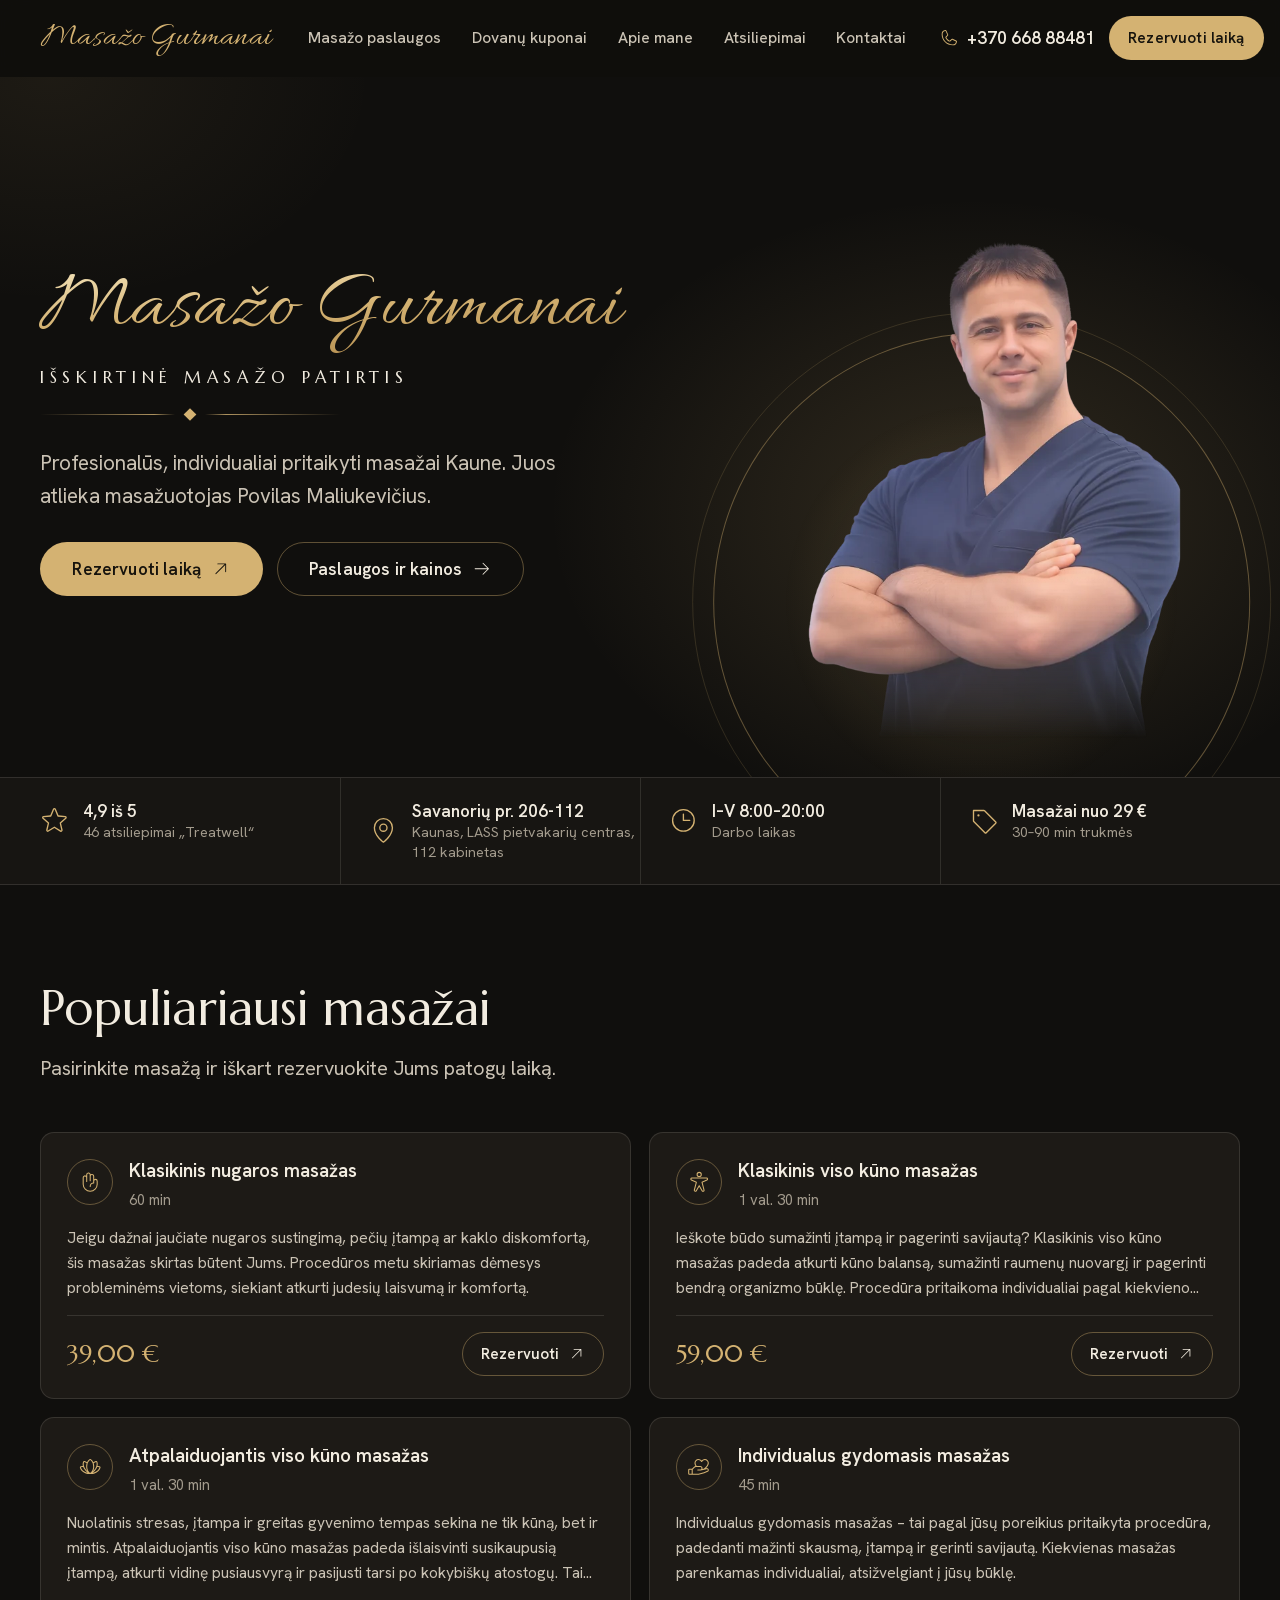
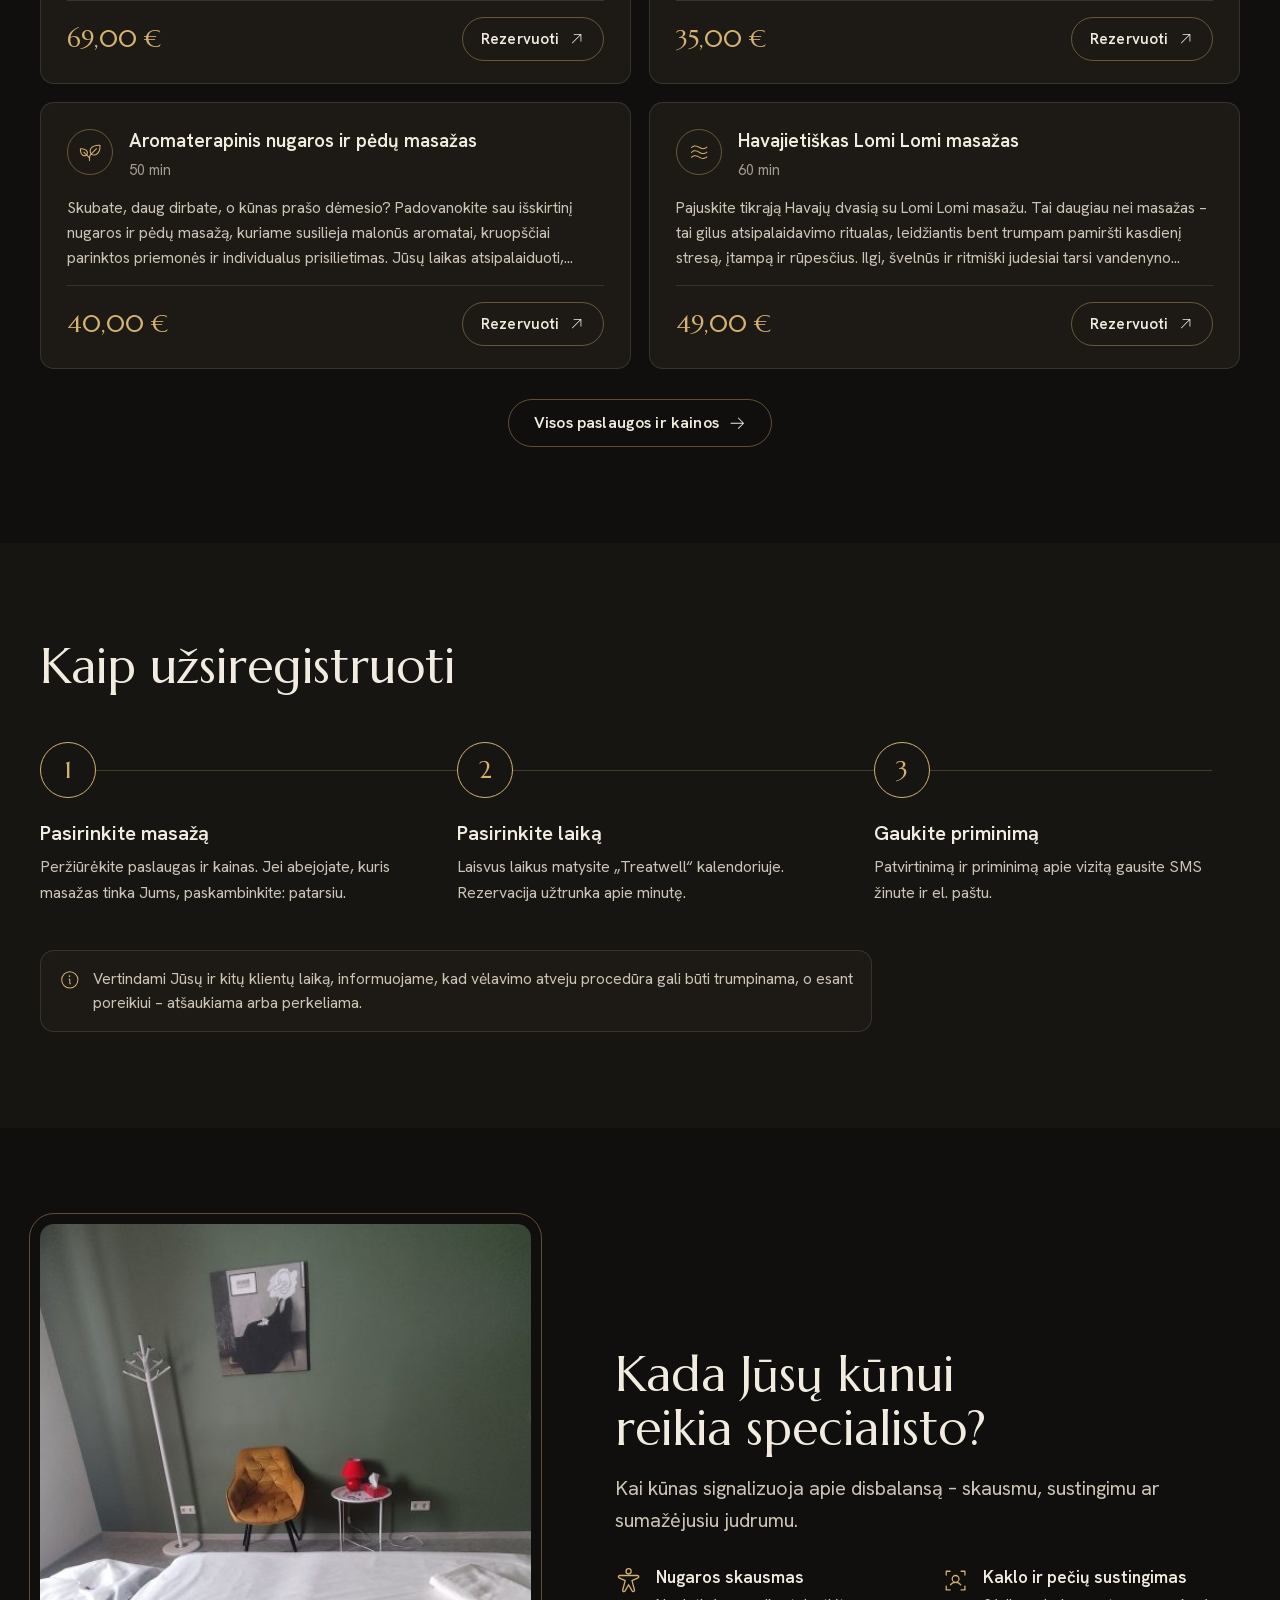
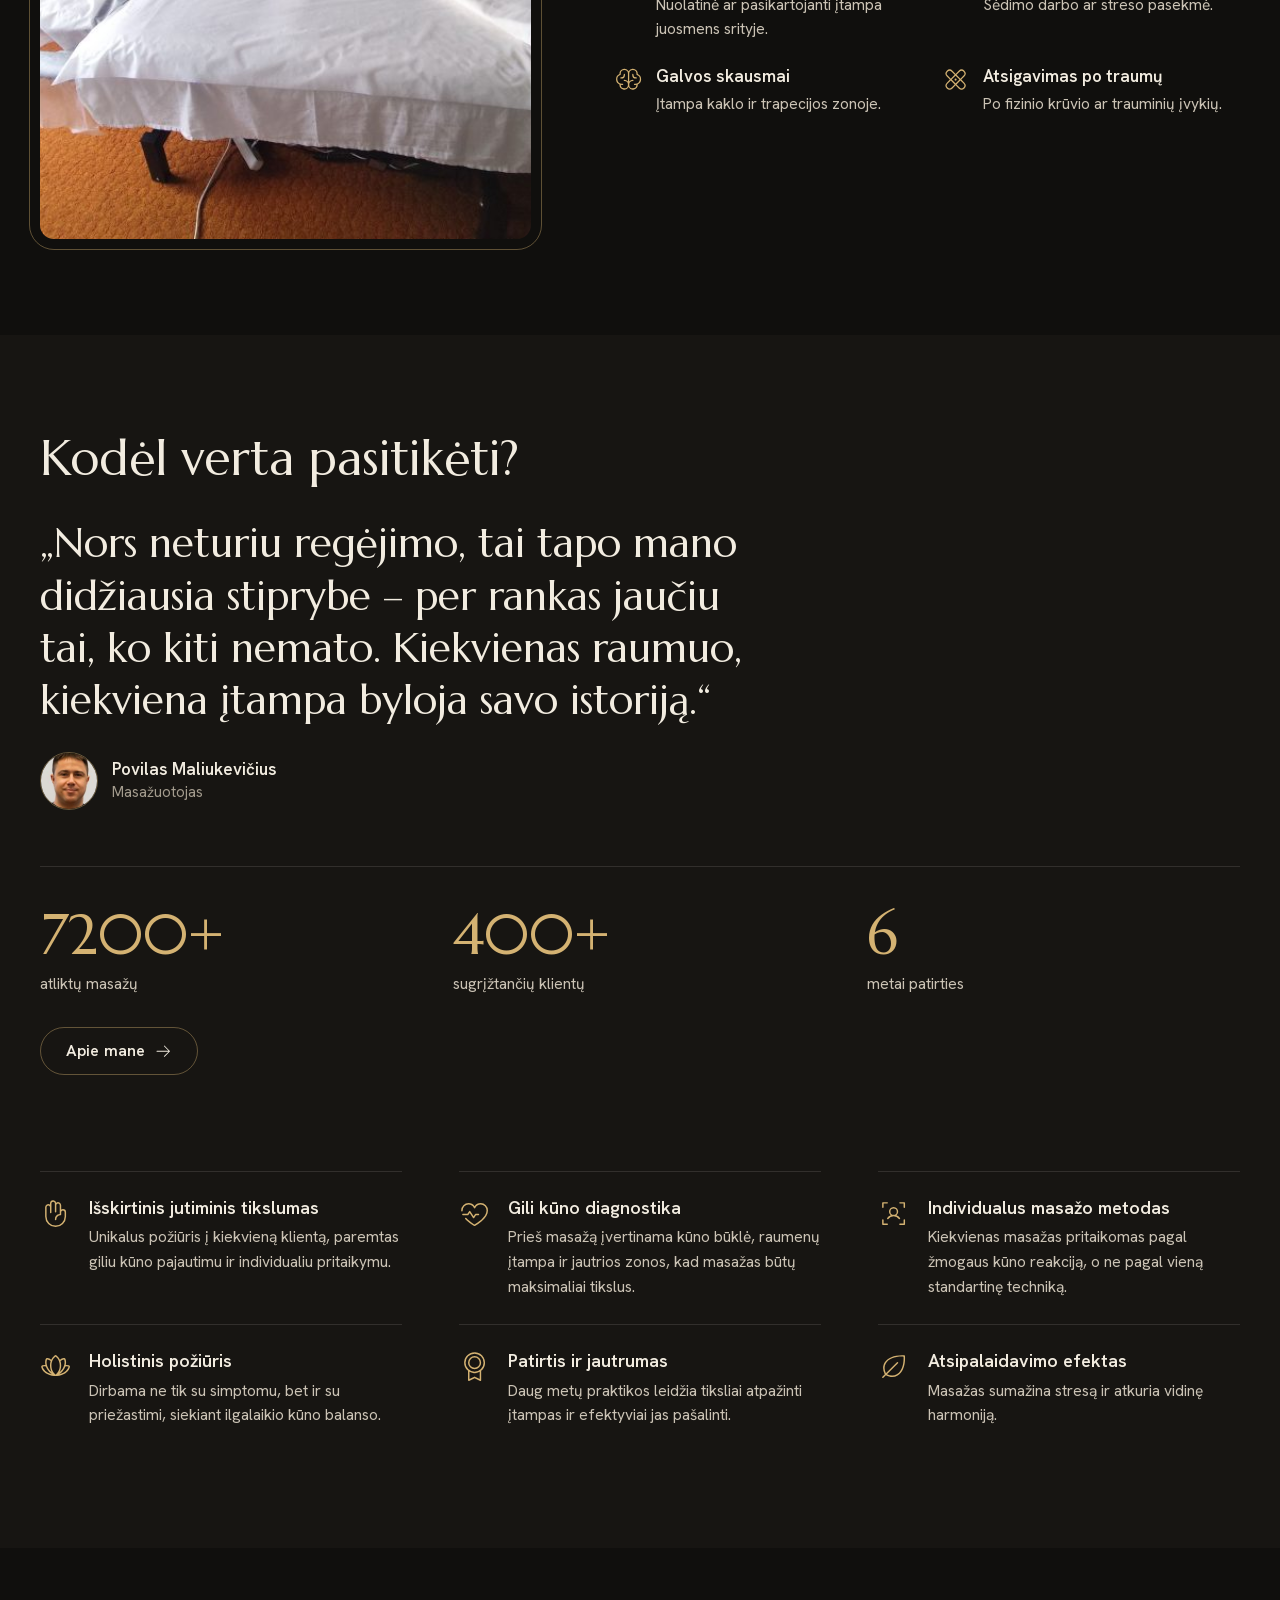
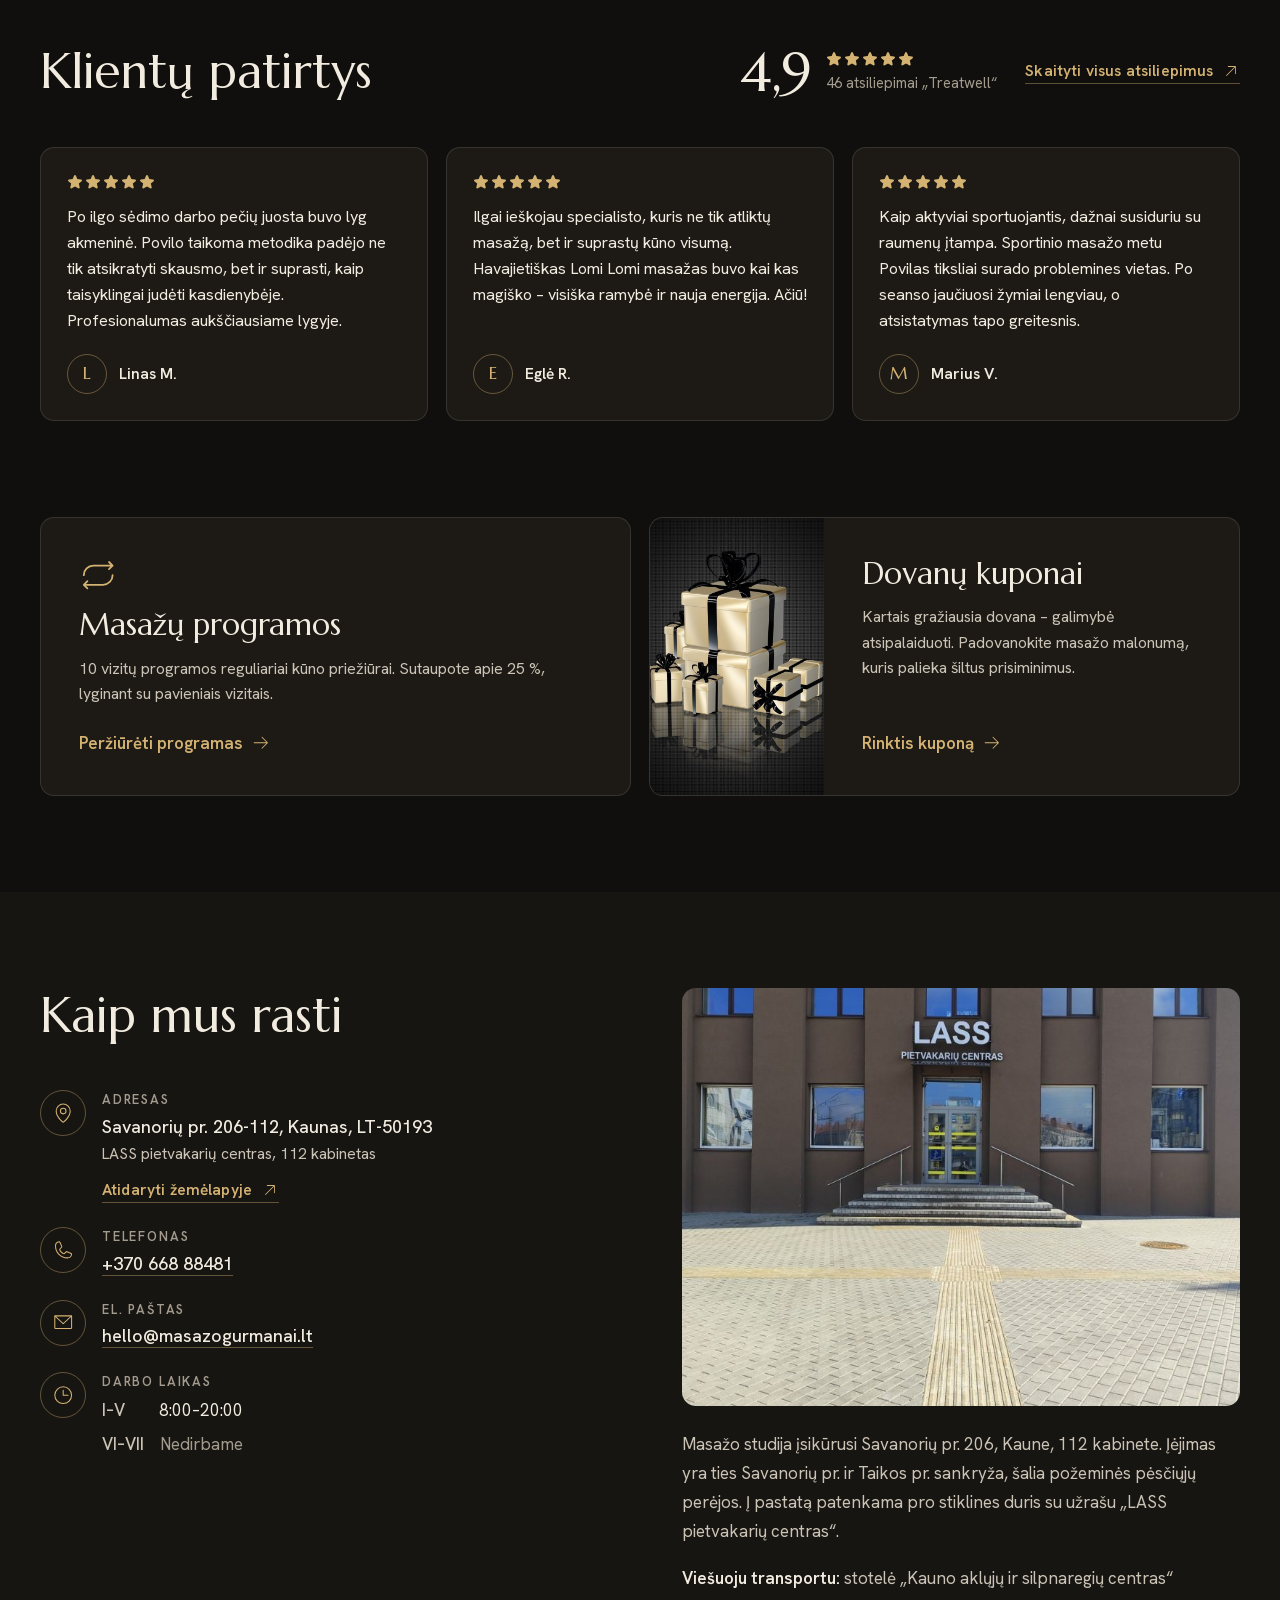
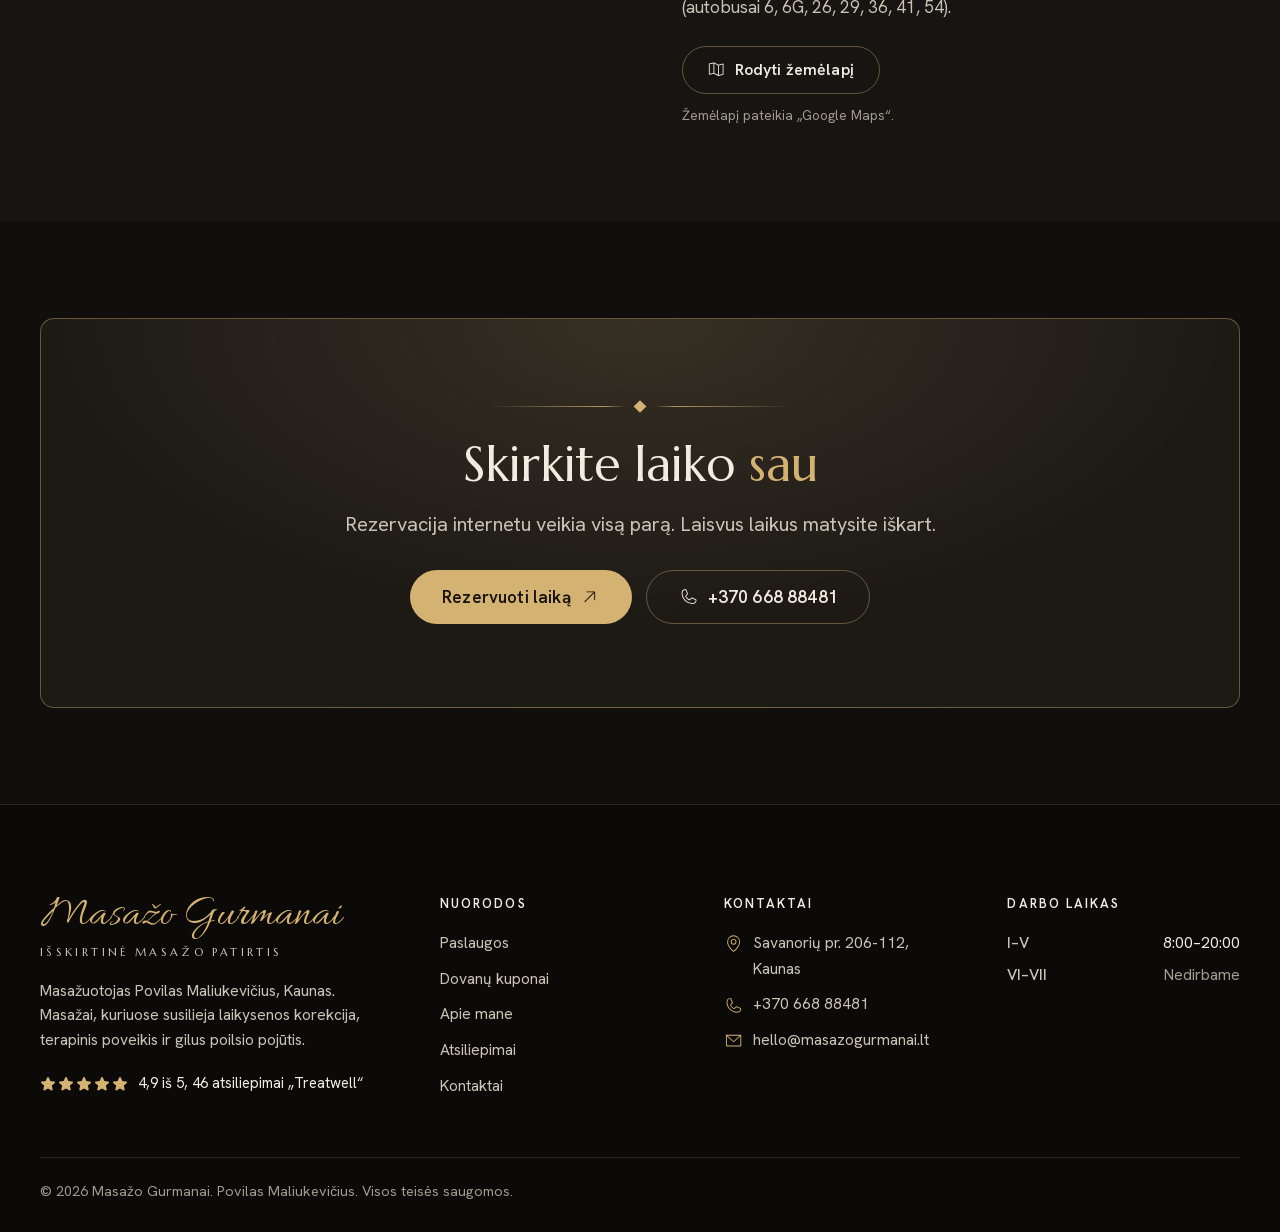
==== index.html @ 433071fb "Statinė v2 peržiūros kopija (GitHub Pages) Sugeneruota iš vietinės svetainės: skriptai/statine-kopij" ====
<!doctype html>
<html lang="lt-LT">
<head>
	<meta charset="UTF-8">
<meta name="robots" content="noindex, nofollow">
	<meta name="viewport" content="width=device-width, initial-scale=1">
	<title>Masažas Kaune – Masažo Gurmanai | Povilas Maliukevičius</title>
<link rel="preload" href="https://arvydastry.github.io/masazogurmanaiv2/wp-content/themes/masazo-gurmanai/assets/fonts/hanken-grotesk-latin.woff2" as="font" type="font/woff2" crossorigin>
<link rel="preload" href="https://arvydastry.github.io/masazogurmanaiv2/wp-content/themes/masazo-gurmanai/assets/fonts/hanken-grotesk-latin-ext.woff2" as="font" type="font/woff2" crossorigin>
<link rel="preload" href="https://arvydastry.github.io/masazogurmanaiv2/wp-content/themes/masazo-gurmanai/assets/fonts/marcellus-latin.woff2" as="font" type="font/woff2" crossorigin>
<link rel="preload" href="https://arvydastry.github.io/masazogurmanaiv2/wp-content/themes/masazo-gurmanai/assets/fonts/marcellus-latin-ext.woff2" as="font" type="font/woff2" crossorigin>
<link rel="preload" href="https://arvydastry.github.io/masazogurmanaiv2/wp-content/themes/masazo-gurmanai/assets/fonts/allura-latin.woff2" as="font" type="font/woff2" crossorigin>
<link rel="preload" href="https://arvydastry.github.io/masazogurmanaiv2/wp-content/themes/masazo-gurmanai/assets/fonts/allura-latin-ext.woff2" as="font" type="font/woff2" crossorigin>
<meta name="theme-color" content="#100f0d">
<meta name="description" content="Profesionalūs, individualiai pritaikyti masažai Kaune: klasikinis, gydomasis, atpalaiduojantis, sportinis, limfodrenažinis. Masažuotojas Povilas Maliukevičius. Rezervacija internetu.">
<meta property="og:locale" content="lt_LT">
<meta property="og:site_name" content="Masažo Gurmanai">
<meta property="og:type" content="website">
<meta property="og:title" content="Masažas Kaune – Masažo Gurmanai | Povilas Maliukevičius">
<meta property="og:description" content="Profesionalūs, individualiai pritaikyti masažai Kaune: klasikinis, gydomasis, atpalaiduojantis, sportinis, limfodrenažinis. Masažuotojas Povilas Maliukevičius. Rezervacija internetu.">
<meta property="og:url" content="https://arvydastry.github.io/masazogurmanaiv2/">
<meta property="og:image" content="https://arvydastry.github.io/masazogurmanaiv2/wp-content/uploads/2026/11/masazo-gurmanai-dalijimuisi.jpg">
<meta name="twitter:card" content="summary_large_image">
<style id="wp-img-auto-sizes-contain-inline-css">
img:is([sizes=auto i],[sizes^="auto," i]){contain-intrinsic-size:3000px 1500px}
/*# sourceURL=wp-img-auto-sizes-contain-inline-css */
</style>
<link rel='stylesheet' id='mg-fonts-css' href='https://arvydastry.github.io/masazogurmanaiv2/wp-content/themes/masazo-gurmanai/assets/css/fonts.css?ver=1794824806' media='all' />
<link rel='stylesheet' id='mg-main-css' href='https://arvydastry.github.io/masazogurmanaiv2/wp-content/themes/masazo-gurmanai/assets/css/main.css?ver=1794827678' media='all' />
<link rel='stylesheet' id='elementor-frontend-css' href='https://arvydastry.github.io/masazogurmanaiv2/wp-content/plugins/elementor/assets/css/frontend.min.css?ver=4.4.1' media='all' />
<style id="elementor-frontend-inline-css">
.e-heading-base a, .e-paragraph-base a { all: unset; cursor: pointer; }.elementor :where(.e-svg-base) { width: var(--e-svg-width, 65px); height: var(--e-svg-height, 65px); }form[data-element_type="e-form"].form-state-success [data-element_type="e-form-success-message"],form[data-element_type="e-form"].form-state-error [data-element_type="e-form-error-message"]{ display: block; }.elementor-edit-mode [data-element_type="e-form-success-message"]:is(.elementor-element-editable, :has(.elementor-element-editable), :has(> .elementor-empty-view)),.elementor-edit-mode [data-element_type="e-form-error-message"]:is(.elementor-element-editable, :has(.elementor-element-editable), :has(> .elementor-empty-view)){ display: block; }.e-background-video { position: relative; overflow: hidden; }.e-background-video__media { position: absolute; inset: 0; width: 100%; height: 100%; object-fit: cover; pointer-events: none; z-index: 0; }.e-background-video__content { position: relative; z-index: 1; flex: 1 1 auto; }.elementor-edit-mode .e-background-video__content.e-atomic-element:has(> .elementor-empty-view) { display: flex; flex-direction: column; flex: 1 1 auto; min-height: 0; }.elementor-edit-mode .e-background-video__content.e-atomic-element:has(> .elementor-empty-view) > .elementor-empty-view.elementor-empty-view { position: relative; flex: 1 1 auto; min-height: 120px; height: auto; width: 100%; }.elementor-edit-mode .e-background-video__content.e-atomic-element:has(> .elementor-empty-view) > .elementor-empty-view > .elementor-first-add { position: absolute; inset: 0; width: 100%; height: 100%; }.e-background-video__controls { z-index: 2; }.e-background-video__play, .e-background-video__pause { appearance: none; -webkit-appearance: none; }.e-background-video.e-background-video--playing .e-background-video__play { display: none; }.e-background-video.e-background-video--paused .e-background-video__pause { display: none; }.e-background-video:not(.e-background-video--playing):not(.e-background-video--paused) .e-background-video__controls,.e-background-video:not(.e-background-video--playing):not(.e-background-video--paused) .e-background-video__play,.e-background-video:not(.e-background-video--playing):not(.e-background-video--paused) .e-background-video__pause { display: none; }.e-accordion-item-header-base { list-style: none; }.e-accordion-item-header-base::-webkit-details-marker { display: none; }.e-accordion-item-base { interpolate-size: allow-keywords; }.e-accordion-item-base::details-content {block-size: 0; overflow: hidden;transition: block-size .3s ease, content-visibility .3s ease allow-discrete;}.e-accordion-item-base[open]::details-content { block-size: auto; }.e-accordion-item-icon-base, .e-accordion-item-icon-open-base { --e-svg-width: auto; --e-svg-height: 100%; }:where(.e-accordion-item-icon-base, .e-accordion-item-icon-open-base) .e-svg-base { max-width: 100%; }.e-accordion-item-icon-base.e-accordion-item-icon-base .e-svg-base svg, .e-accordion-item-icon-open-base.e-accordion-item-icon-open-base .e-svg-base svg { width: auto !important; }.e-accordion-item-icon-base svg, .e-accordion-item-icon-open-base svg { transition: transform .3s ease; }.e-accordion-item-base:not([open]) > summary :is(.e-accordion-item-icon-base, .e-accordion-item-icon-open-base) svg { transform: rotate(var(--e-accordion-icon-rotation-closed)); }.e-accordion-item-base[open] > summary :is(.e-accordion-item-icon-base, .e-accordion-item-icon-open-base) svg { transform: rotate(var(--e-accordion-icon-rotation, 180deg)); }.e-accordion-item-header-base.e-accordion-item-header-base:has(> .e-accordion-item-icon-open-base) { display: grid; grid-template-columns: minmax(0, 1fr) auto; align-items: center; }.e-accordion-item-header-base:has(> .e-accordion-item-icon-open-base) > .e-accordion-item-title-base { grid-column: 1; grid-row: 1; }.e-accordion-item-header-base:has(> .e-accordion-item-icon-open-base) > :is(.e-accordion-item-icon-base, .e-accordion-item-icon-open-base) { grid-column: 2; grid-row: 1; }.e-accordion-item-base .e-accordion-item-icon-open-base.e-accordion-item-icon-open-base { visibility: hidden; }.e-accordion-item-base[open] > summary .e-accordion-item-icon-open-base { visibility: visible; }.e-accordion-item-base[open] > summary:has(.e-accordion-item-icon-open-base) .e-accordion-item-icon-base { visibility: hidden; }.e-list-item-marker-base { --e-svg-width: 0.6em; --e-svg-height: 0.6em; }:where(.e-list-item-marker-base) .e-svg-base { flex-shrink: 0; }.e-list-item-marker-base .e-svg-base svg { display: block; }
/*# sourceURL=elementor-frontend-inline-css */
</style>
<link rel='stylesheet' id='elementor-post-4-css' href='https://arvydastry.github.io/masazogurmanaiv2/wp-content/uploads/elementor/css/post-4.css?ver=1795093259' media='all' />
<link rel='stylesheet' id='elementor-post-25-css' href='https://arvydastry.github.io/masazogurmanaiv2/wp-content/uploads/elementor/css/post-25.css?ver=1795093259' media='all' />
<link rel='stylesheet' id='base-desktop-css' href='https://arvydastry.github.io/masazogurmanaiv2/wp-content/uploads/elementor/css/base-desktop.css?ver=6afef30b61e7d' media='all' />
<link rel='stylesheet' id='base-mobile-css' href='https://arvydastry.github.io/masazogurmanaiv2/wp-content/uploads/elementor/css/base-mobile.css?ver=6afef30b61e7d' media='(max-width:767px)' />
<script id="jquery-core-js" src="https://arvydastry.github.io/masazogurmanaiv2/wp-includes/js/jquery/jquery.min.js?ver=3.7.1"></script>
<script id="jquery-migrate-js" src="https://arvydastry.github.io/masazogurmanaiv2/wp-includes/js/jquery/jquery-migrate.min.js?ver=3.4.1"></script>
<link rel="canonical" href="https://arvydastry.github.io/masazogurmanaiv2/" />
<meta name="generator" content="Elementor 4.4.1; features: e_font_icon_svg, additional_custom_breakpoints; settings: css_print_method-external, google_font-disabled, font_display-swap">
			<style>
				.e-con.e-parent:nth-of-type(n+4):not(.e-lazyloaded):not(.e-no-lazyload),
				.e-con.e-parent:nth-of-type(n+4):not(.e-lazyloaded):not(.e-no-lazyload) * {
					background-image: none !important;
				}
				@media screen and (max-height: 1024px) {
					.e-con.e-parent:nth-of-type(n+3):not(.e-lazyloaded):not(.e-no-lazyload),
					.e-con.e-parent:nth-of-type(n+3):not(.e-lazyloaded):not(.e-no-lazyload) * {
						background-image: none !important;
					}
				}
				@media screen and (max-height: 640px) {
					.e-con.e-parent:nth-of-type(n+2):not(.e-lazyloaded):not(.e-no-lazyload),
					.e-con.e-parent:nth-of-type(n+2):not(.e-lazyloaded):not(.e-no-lazyload) * {
						background-image: none !important;
					}
				}
			</style>
			<script type="application/ld+json">{"@context":"https://schema.org","@type":"HealthAndBeautyBusiness","@id":"https://arvydastry.github.io/masazogurmanaiv2/#verslas","name":"Masažo Gurmanai","url":"https://arvydastry.github.io/masazogurmanaiv2/","description":"Profesionalūs, individualiai pritaikyti masažai Kaune: klasikinis, gydomasis, atpalaiduojantis, sportinis, limfodrenažinis. Masažuotojas Povilas Maliukevičius. Rezervacija internetu.","address":{"@type":"PostalAddress","streetAddress":"Savanorių pr. 206-112","addressLocality":"Kaunas","postalCode":"LT-50193","addressCountry":"LT"},"telephone":"+37066888481","email":"hello@masazogurmanai.lt","image":"https://arvydastry.github.io/masazogurmanaiv2/wp-content/uploads/2026/11/masazo-gurmanai-dalijimuisi.jpg","employee":{"@type":"Person","name":"Povilas Maliukevičius","jobTitle":"Masažuotojas"},"openingHoursSpecification":[{"@type":"OpeningHoursSpecification","dayOfWeek":["Monday","Tuesday","Wednesday","Thursday","Friday"],"opens":"08:00","closes":"20:00"}],"sameAs":["https://www.treatwell.lt/salonas/masazo-gurmanai/"],"potentialAction":{"@type":"ReserveAction","target":"https://www.treatwell.lt/salonas/masazo-gurmanai/","name":"Rezervuoti laiką"},"priceRange":"29–69 €","hasOfferCatalog":{"@type":"OfferCatalog","name":"Masažo paslaugos","itemListElement":[{"@type":"Offer","price":"29.00","priceCurrency":"EUR","itemOffered":{"@type":"Service","name":"Klasikinis nugaros masažas (30 min)"}},{"@type":"Offer","price":"39.00","priceCurrency":"EUR","itemOffered":{"@type":"Service","name":"Klasikinis nugaros masažas (60 min)"}},{"@type":"Offer","price":"59.00","priceCurrency":"EUR","itemOffered":{"@type":"Service","name":"Klasikinis viso kūno masažas (1 val. 30 min)"}},{"@type":"Offer","price":"39.00","priceCurrency":"EUR","itemOffered":{"@type":"Service","name":"Atpalaiduojantis nugaros masažas (60 min)"}},{"@type":"Offer","price":"69.00","priceCurrency":"EUR","itemOffered":{"@type":"Service","name":"Atpalaiduojantis viso kūno masažas (1 val. 30 min)"}},{"@type":"Offer","price":"35.00","priceCurrency":"EUR","itemOffered":{"@type":"Service","name":"Individualus gydomasis masažas (45 min)"}},{"@type":"Offer","price":"29.00","priceCurrency":"EUR","itemOffered":{"@type":"Service","name":"Kaklo ir pečių juostos masažas (30 min)"}},{"@type":"Offer","price":"39.00","priceCurrency":"EUR","itemOffered":{"@type":"Service","name":"Terapinis apatinės nugaros dalies, sėdmenų ir kojų masažas (60 min)"}},{"@type":"Offer","price":"40.00","priceCurrency":"EUR","itemOffered":{"@type":"Service","name":"Nugaros ir našlės kuprelės medaus masažas (45 min)"}},{"@type":"Offer","price":"40.00","priceCurrency":"EUR","itemOffered":{"@type":"Service","name":"Aromaterapinis nugaros ir pėdų masažas (50 min)"}},{"@type":"Offer","price":"35.00","priceCurrency":"EUR","itemOffered":{"@type":"Service","name":"Atgaivinantis kojų masažas (45 min)"}},{"@type":"Offer","price":"49.00","priceCurrency":"EUR","itemOffered":{"@type":"Service","name":"Limfodrenažinis masažas rankomis (60 min)"}},{"@type":"Offer","price":"49.00","priceCurrency":"EUR","itemOffered":{"@type":"Service","name":"Havajietiškas Lomi Lomi masažas (60 min)"}},{"@type":"Offer","price":"59.00","priceCurrency":"EUR","itemOffered":{"@type":"Service","name":"Sportinis masažas (60 min)"}}]}}</script>
</head>
<body class="home wp-singular page-template-default page page-id-25 wp-embed-responsive wp-theme-masazo-gurmanai mg-site mg-has-mobilebar mg-elementor-page elementor-default elementor-kit-4 elementor-page elementor-page-25">

<a class="mg-skip" href="#turinys">Pereiti prie turinio</a>

	<div class="mg-header-sentinel" aria-hidden="true"></div>
	<header class="mg-header" id="mg-header">
		<div class="mg-container mg-header__in">
			<a class="mg-logo mg-logo--header" href="https://arvydastry.github.io/masazogurmanaiv2/" aria-label="Masažo Gurmanai – pradžios puslapis"><span class="mg-logo__name" aria-hidden="true">Masažo Gurmanai</span></a>
			<nav class="mg-nav" aria-label="Pagrindinis meniu">
				<ul id="menu-pagrindinis-meniu" class="mg-nav__list"><li id="menu-item-51" class="menu-item menu-item-type-post_type menu-item-object-page menu-item-51"><a href="https://arvydastry.github.io/masazogurmanaiv2/paslaugos/">Masažo paslaugos</a></li>
<li id="menu-item-52" class="menu-item menu-item-type-post_type menu-item-object-page menu-item-52"><a href="https://arvydastry.github.io/masazogurmanaiv2/kuponai/">Dovanų kuponai</a></li>
<li id="menu-item-53" class="menu-item menu-item-type-post_type menu-item-object-page menu-item-53"><a href="https://arvydastry.github.io/masazogurmanaiv2/apie/">Apie mane</a></li>
<li id="menu-item-54" class="menu-item menu-item-type-post_type menu-item-object-page menu-item-54"><a href="https://arvydastry.github.io/masazogurmanaiv2/atsiliepimai/">Atsiliepimai</a></li>
<li id="menu-item-55" class="menu-item menu-item-type-post_type menu-item-object-page menu-item-55"><a href="https://arvydastry.github.io/masazogurmanaiv2/kontaktai/">Kontaktai</a></li>
</ul>			</nav>

			<div class="mg-header__actions">
									<a class="mg-header__phone" href="tel:+37066888481">
						<svg class="mg-icon" aria-hidden="true" focusable="false" width="1em" height="1em" xmlns="http://www.w3.org/2000/svg" viewBox="0 0 256 256" fill="currentColor"><path d="M221.59,160.3l-47.24-21.17a14,14,0,0,0-13.28,1.22,4.81,4.81,0,0,0-.56.42l-24.69,21a1.88,1.88,0,0,1-1.68.06c-15.87-7.66-32.31-24-40-39.65a1.91,1.91,0,0,1,0-1.68l21.07-25a6.13,6.13,0,0,0,.42-.58,14,14,0,0,0,1.12-13.27L95.73,34.49a14,14,0,0,0-14.56-8.38A54.24,54.24,0,0,0,34,80c0,78.3,63.7,142,142,142a54.25,54.25,0,0,0,53.89-47.17A14,14,0,0,0,221.59,160.3ZM176,210C104.32,210,46,151.68,46,80A42.23,42.23,0,0,1,82.67,38h.23a2,2,0,0,1,1.84,1.31l21.1,47.11a2,2,0,0,1,0,1.67L84.73,113.15a4.73,4.73,0,0,0-.43.57,14,14,0,0,0-.91,13.73c8.87,18.16,27.17,36.32,45.53,45.19a14,14,0,0,0,13.77-1c.19-.13.38-.27.56-.42l24.68-21a1.92,1.92,0,0,1,1.6-.1l47.25,21.17a2,2,0,0,1,1.21,2A42.24,42.24,0,0,1,176,210Z"/></svg>						<span class="mg-header__phone-num">+370 668 88481</span>
						<span class="mg-sr">Skambinti</span>					</a>
				
				<a class="mg-btn mg-btn--primary mg-btn--sm mg-header__cta" href="https://www.treatwell.lt/salonas/masazo-gurmanai/" data-mg-book="1" data-mg-place="antraste" target="_blank" rel="noopener"><span class="mg-btn__label">Rezervuoti laiką</span><span class="mg-sr"> (atsidaro naujame skirtuke)</span></a>
				<button class="mg-burger" type="button" aria-haspopup="dialog" aria-controls="mg-drawer" data-mg-drawer-open>
					<svg class="mg-icon" aria-hidden="true" focusable="false" width="1em" height="1em" xmlns="http://www.w3.org/2000/svg" viewBox="0 0 256 256" fill="currentColor"><path d="M222,128a6,6,0,0,1-6,6H40a6,6,0,0,1,0-12H216A6,6,0,0,1,222,128ZM40,70H216a6,6,0,0,0,0-12H40a6,6,0,0,0,0,12ZM216,186H40a6,6,0,0,0,0,12H216a6,6,0,0,0,0-12Z"/></svg>					<span class="mg-sr">Atidaryti meniu</span>
				</button>
			</div>
		</div>
	</header>

	<dialog class="mg-drawer" id="mg-drawer" aria-label="Meniu">
		<div class="mg-drawer__head">
			<a class="mg-logo mg-logo--drawer" href="https://arvydastry.github.io/masazogurmanaiv2/" aria-label="Masažo Gurmanai – pradžios puslapis"><span class="mg-logo__name" aria-hidden="true">Masažo Gurmanai</span></a>			<button class="mg-drawer__close" type="button" data-mg-drawer-close autofocus>
				<svg class="mg-icon" aria-hidden="true" focusable="false" width="1em" height="1em" xmlns="http://www.w3.org/2000/svg" viewBox="0 0 256 256" fill="currentColor"><path d="M204.24,195.76a6,6,0,1,1-8.48,8.48L128,136.49,60.24,204.24a6,6,0,0,1-8.48-8.48L119.51,128,51.76,60.24a6,6,0,0,1,8.48-8.48L128,119.51l67.76-67.75a6,6,0,0,1,8.48,8.48L136.49,128Z"/></svg>				<span class="mg-sr">Uždaryti meniu</span>
			</button>
		</div>

		<nav class="mg-drawer__nav" aria-label="Pagrindinis meniu">
			<ul id="menu-pagrindinis-meniu-1" class="mg-drawer__list"><li class="menu-item menu-item-type-post_type menu-item-object-page menu-item-51"><a href="https://arvydastry.github.io/masazogurmanaiv2/paslaugos/">Masažo paslaugos</a></li>
<li class="menu-item menu-item-type-post_type menu-item-object-page menu-item-52"><a href="https://arvydastry.github.io/masazogurmanaiv2/kuponai/">Dovanų kuponai</a></li>
<li class="menu-item menu-item-type-post_type menu-item-object-page menu-item-53"><a href="https://arvydastry.github.io/masazogurmanaiv2/apie/">Apie mane</a></li>
<li class="menu-item menu-item-type-post_type menu-item-object-page menu-item-54"><a href="https://arvydastry.github.io/masazogurmanaiv2/atsiliepimai/">Atsiliepimai</a></li>
<li class="menu-item menu-item-type-post_type menu-item-object-page menu-item-55"><a href="https://arvydastry.github.io/masazogurmanaiv2/kontaktai/">Kontaktai</a></li>
</ul>		</nav>

		<div class="mg-drawer__foot">
			<a class="mg-btn mg-btn--primary" href="https://www.treatwell.lt/salonas/masazo-gurmanai/" data-mg-book="1" data-mg-place="meniu" target="_blank" rel="noopener"><span class="mg-btn__label">Rezervuoti laiką</span><svg class="mg-icon mg-btn__icon" aria-hidden="true" focusable="false" width="1em" height="1em" xmlns="http://www.w3.org/2000/svg" viewBox="0 0 256 256" fill="currentColor"><path d="M198,64V168a6,6,0,0,1-12,0V78.48L68.24,196.24a6,6,0,0,1-8.48-8.48L177.52,70H88a6,6,0,0,1,0-12H192A6,6,0,0,1,198,64Z"/></svg><span class="mg-sr"> (atsidaro naujame skirtuke)</span></a><a class="mg-btn mg-btn--outline" href="tel:+37066888481"><svg class="mg-icon mg-btn__icon" aria-hidden="true" focusable="false" width="1em" height="1em" xmlns="http://www.w3.org/2000/svg" viewBox="0 0 256 256" fill="currentColor"><path d="M221.59,160.3l-47.24-21.17a14,14,0,0,0-13.28,1.22,4.81,4.81,0,0,0-.56.42l-24.69,21a1.88,1.88,0,0,1-1.68.06c-15.87-7.66-32.31-24-40-39.65a1.91,1.91,0,0,1,0-1.68l21.07-25a6.13,6.13,0,0,0,.42-.58,14,14,0,0,0,1.12-13.27L95.73,34.49a14,14,0,0,0-14.56-8.38A54.24,54.24,0,0,0,34,80c0,78.3,63.7,142,142,142a54.25,54.25,0,0,0,53.89-47.17A14,14,0,0,0,221.59,160.3ZM176,210C104.32,210,46,151.68,46,80A42.23,42.23,0,0,1,82.67,38h.23a2,2,0,0,1,1.84,1.31l21.1,47.11a2,2,0,0,1,0,1.67L84.73,113.15a4.73,4.73,0,0,0-.43.57,14,14,0,0,0-.91,13.73c8.87,18.16,27.17,36.32,45.53,45.19a14,14,0,0,0,13.77-1c.19-.13.38-.27.56-.42l24.68-21a1.92,1.92,0,0,1,1.6-.1l47.25,21.17a2,2,0,0,1,1.21,2A42.24,42.24,0,0,1,176,210Z"/></svg><span class="mg-btn__label">+370 668 88481</span></a>			<p class="mg-drawer__meta">
				Savanorių pr. 206-112, Kaunas<br>
				I–V 8:00–20:00			</p>
		</div>
	</dialog>
	<main id="turinys" class="mg-main" tabindex="-1">
			<div data-elementor-type="wp-page" data-elementor-id="25" class="elementor elementor-25">
				<div class="elementor-element elementor-element-9b077e2 e-con-full mg-wrap e-flex e-con e-parent" data-id="9b077e2" data-element_type="container" data-e-type="container">
				<div class="elementor-element elementor-element-c95efe7 elementor-widget elementor-widget-mg-hero" data-id="c95efe7" data-element_type="widget" data-e-type="widget" data-widget_type="mg-hero.default">
					<section class="mg-section mg-hero mg-hero--cutout"><div class="mg-container mg-hero__in"><div class="mg-hero__text"><h1 class="mg-hero__lockup"><span class="mg-hero__name">Masažo Gurmanai</span> <span class="mg-hero__tag">Išskirtinė masažo patirtis</span></h1><span class="mg-ornament" aria-hidden="true"></span><p class="mg-hero__lead">Profesionalūs, individualiai pritaikyti masažai Kaune. Juos atlieka masažuotojas Povilas Maliukevičius.</p><div class="mg-actions"><a class="mg-btn mg-btn--primary mg-btn--lg" href="https://www.treatwell.lt/salonas/masazo-gurmanai/" data-mg-book="1" data-mg-place="hero" target="_blank" rel="noopener"><span class="mg-btn__label">Rezervuoti laiką</span><svg class="mg-icon mg-btn__icon" aria-hidden="true" focusable="false" width="1em" height="1em" xmlns="http://www.w3.org/2000/svg" viewBox="0 0 256 256" fill="currentColor"><path d="M198,64V168a6,6,0,0,1-12,0V78.48L68.24,196.24a6,6,0,0,1-8.48-8.48L177.52,70H88a6,6,0,0,1,0-12H192A6,6,0,0,1,198,64Z"/></svg><span class="mg-sr"> (atsidaro naujame skirtuke)</span></a><a class="mg-btn mg-btn--outline mg-btn--lg" href="https://arvydastry.github.io/masazogurmanaiv2/paslaugos/"><span class="mg-btn__label">Paslaugos ir kainos</span><svg class="mg-icon mg-btn__icon" aria-hidden="true" focusable="false" width="1em" height="1em" xmlns="http://www.w3.org/2000/svg" viewBox="0 0 256 256" fill="currentColor"><path d="M220.24,132.24l-72,72a6,6,0,0,1-8.48-8.48L201.51,134H40a6,6,0,0,1,0-12H201.51L139.76,60.24a6,6,0,0,1,8.48-8.48l72,72A6,6,0,0,1,220.24,132.24Z"/></svg></a></div></div><div class="mg-hero__media"><span class="mg-hero__ring" aria-hidden="true"></span><img fetchpriority="high" decoding="async" width="904" height="1024" src="https://arvydastry.github.io/masazogurmanaiv2/wp-content/uploads/2026/11/povilas-maliukevicius-portretas-904x1024.webp" class="mg-hero__img" alt="Masažuotojas Povilas Maliukevičius" sizes="(min-width: 1024px) 520px, 80vw" srcset="https://arvydastry.github.io/masazogurmanaiv2/wp-content/uploads/2026/11/povilas-maliukevicius-portretas-904x1024.webp 904w, https://arvydastry.github.io/masazogurmanaiv2/wp-content/uploads/2026/11/povilas-maliukevicius-portretas-265x300.webp 265w, https://arvydastry.github.io/masazogurmanaiv2/wp-content/uploads/2026/11/povilas-maliukevicius-portretas-768x870.webp 768w, https://arvydastry.github.io/masazogurmanaiv2/wp-content/uploads/2026/11/povilas-maliukevicius-portretas.webp 1324w" /></div></div></section>				</div>
				</div>
		<div class="elementor-element elementor-element-6d74000 e-con-full mg-wrap e-flex e-con e-parent" data-id="6d74000" data-element_type="container" data-e-type="container">
				<div class="elementor-element elementor-element-067d1f6 elementor-widget elementor-widget-mg-facts" data-id="067d1f6" data-element_type="widget" data-e-type="widget" data-widget_type="mg-facts.default">
					<section class="mg-facts" aria-label="Svarbiausia informacija"><div class="mg-container"><ul class="mg-facts__list"><li class="mg-facts__item"><a class="mg-facts__link" href="https://www.treatwell.lt/salonas/masazo-gurmanai/" data-mg-book="1" target="_blank" rel="noopener"><span class="mg-facts__icon"><svg class="mg-icon" aria-hidden="true" focusable="false" width="1em" height="1em" xmlns="http://www.w3.org/2000/svg" viewBox="0 0 256 256" fill="currentColor"><path d="M237.28,97.87A14.18,14.18,0,0,0,224.76,88l-60.25-4.87-23.22-56.2a14.37,14.37,0,0,0-26.58,0L91.49,83.11,31.24,88a14.18,14.18,0,0,0-12.52,9.89A14.43,14.43,0,0,0,23,113.32L69,152.93l-14,59.25a14.4,14.4,0,0,0,5.59,15,14.1,14.1,0,0,0,15.91.6L128,196.12l51.58,31.71a14.1,14.1,0,0,0,15.91-.6,14.4,14.4,0,0,0,5.59-15l-14-59.25L233,113.32A14.43,14.43,0,0,0,237.28,97.87Zm-12.14,6.37-48.69,42a6,6,0,0,0-1.92,5.92l14.88,62.79a2.35,2.35,0,0,1-.95,2.57,2.24,2.24,0,0,1-2.6.1L131.14,184a6,6,0,0,0-6.28,0L70.14,217.61a2.24,2.24,0,0,1-2.6-.1,2.35,2.35,0,0,1-1-2.57l14.88-62.79a6,6,0,0,0-1.92-5.92l-48.69-42a2.37,2.37,0,0,1-.73-2.65,2.28,2.28,0,0,1,2.07-1.65l63.92-5.16a6,6,0,0,0,5.06-3.69l24.63-59.6a2.35,2.35,0,0,1,4.38,0l24.63,59.6a6,6,0,0,0,5.06,3.69l63.92,5.16a2.28,2.28,0,0,1,2.07,1.65A2.37,2.37,0,0,1,225.14,104.24Z"/></svg></span><span class="mg-facts__text"><span class="mg-facts__value">4,9 iš 5</span><span class="mg-facts__label">46 atsiliepimai „Treatwell“</span></span><span class="mg-sr"> (atsidaro naujame skirtuke)</span></a></li><li class="mg-facts__item"><a class="mg-facts__link" href="https://www.google.com/maps/search/?api=1&#038;query=Savanori%C5%B3+pr.+206%2C+Kaunas" target="_blank" rel="noopener"><span class="mg-facts__icon"><svg class="mg-icon" aria-hidden="true" focusable="false" width="1em" height="1em" xmlns="http://www.w3.org/2000/svg" viewBox="0 0 256 256" fill="currentColor"><path d="M128,66a38,38,0,1,0,38,38A38,38,0,0,0,128,66Zm0,64a26,26,0,1,1,26-26A26,26,0,0,1,128,130Zm0-112a86.1,86.1,0,0,0-86,86c0,30.91,14.34,63.74,41.47,94.94a252.32,252.32,0,0,0,41.09,38,6,6,0,0,0,6.88,0,252.32,252.32,0,0,0,41.09-38c27.13-31.2,41.47-64,41.47-94.94A86.1,86.1,0,0,0,128,18Zm0,206.51C113,212.93,54,163.62,54,104a74,74,0,0,1,148,0C202,163.62,143,212.93,128,224.51Z"/></svg></span><span class="mg-facts__text"><span class="mg-facts__value">Savanorių pr. 206-112</span><span class="mg-facts__label">Kaunas, LASS pietvakarių centras, 112 kabinetas</span></span><span class="mg-sr"> (atsidaro naujame skirtuke)</span></a></li><li class="mg-facts__item"><span class="mg-facts__link"><span class="mg-facts__icon"><svg class="mg-icon" aria-hidden="true" focusable="false" width="1em" height="1em" xmlns="http://www.w3.org/2000/svg" viewBox="0 0 256 256" fill="currentColor"><path d="M128,26A102,102,0,1,0,230,128,102.12,102.12,0,0,0,128,26Zm0,192a90,90,0,1,1,90-90A90.1,90.1,0,0,1,128,218Zm62-90a6,6,0,0,1-6,6H128a6,6,0,0,1-6-6V72a6,6,0,0,1,12,0v50h50A6,6,0,0,1,190,128Z"/></svg></span><span class="mg-facts__text"><span class="mg-facts__value">I–V 8:00–20:00</span><span class="mg-facts__label">Darbo laikas</span></span></span></li><li class="mg-facts__item"><a class="mg-facts__link" href="https://arvydastry.github.io/masazogurmanaiv2/paslaugos/"><span class="mg-facts__icon"><svg class="mg-icon" aria-hidden="true" focusable="false" width="1em" height="1em" xmlns="http://www.w3.org/2000/svg" viewBox="0 0 256 256" fill="currentColor"><path d="M241.91,137.42,142.59,38.1a13.94,13.94,0,0,0-9.9-4.1H40a6,6,0,0,0-6,6v92.69a13.94,13.94,0,0,0,4.1,9.9l99.32,99.32a14,14,0,0,0,19.8,0l84.69-84.69A14,14,0,0,0,241.91,137.42Zm-8.49,11.31-84.69,84.69a2,2,0,0,1-2.83,0L46.59,134.1a2,2,0,0,1-.59-1.41V46h86.69a2,2,0,0,1,1.41.59l99.32,99.31A2,2,0,0,1,233.42,148.73ZM94,84A10,10,0,1,1,84,74,10,10,0,0,1,94,84Z"/></svg></span><span class="mg-facts__text"><span class="mg-facts__value">Masažai nuo 29 €</span><span class="mg-facts__label">30–90 min trukmės</span></span></a></li></ul></div></section>				</div>
				</div>
		<div class="elementor-element elementor-element-4b3618a e-con-full mg-wrap e-flex e-con e-parent" data-id="4b3618a" data-element_type="container" data-e-type="container">
				<div class="elementor-element elementor-element-bdffcc1 elementor-widget elementor-widget-mg-services" data-id="bdffcc1" data-element_type="widget" data-e-type="widget" data-widget_type="mg-services.default">
					<section class="mg-section mg-services mg-services--cards" aria-labelledby="mg-services-bdffcc1"><div class="mg-container"><header class="mg-head"><h2 class="mg-title" id="mg-services-bdffcc1">Populiariausi masažai</h2><p class="mg-lead">Pasirinkite masažą ir iškart rezervuokite Jums patogų laiką.</p></header><div class="mg-services__main"><ul class="mg-svc-grid"><li class="mg-svc-card" data-mg-reveal><div class="mg-svc-card__head"><span class="mg-svc-card__icon"><svg class="mg-icon" aria-hidden="true" focusable="false" width="1em" height="1em" xmlns="http://www.w3.org/2000/svg" viewBox="0 0 256 256" fill="currentColor"><path d="M188,90a25.8,25.8,0,0,0-14,4.11V60a26,26,0,0,0-40.59-21.51A26,26,0,0,0,82,44V54.11A26,26,0,0,0,42,76v76a86,86,0,0,0,172,0V116A26,26,0,0,0,188,90Zm14,62a74,74,0,0,1-148,0V76a14,14,0,0,1,28,0v44a6,6,0,0,0,12,0V44a14,14,0,0,1,28,0v68a6,6,0,0,0,12,0V60a14,14,0,0,1,28,0v70.39A46.07,46.07,0,0,0,122,176a6,6,0,0,0,12,0,34,34,0,0,1,34-34,6,6,0,0,0,6-6V116a14,14,0,0,1,28,0Z"/></svg></span><div><h3 class="mg-svc-card__title">Klasikinis nugaros masažas</h3><p class="mg-svc-card__dur"><span class="mg-sr">Trukmė: </span>60 min</p></div></div><p class="mg-svc-card__desc">Jeigu dažnai jaučiate nugaros sustingimą, pečių įtampą ar kaklo diskomfortą, šis masažas skirtas būtent Jums. Procedūros metu skiriamas dėmesys probleminėms vietoms, siekiant atkurti judesių laisvumą ir komfortą.</p><div class="mg-svc-card__foot"><p class="mg-svc-card__price"><span class="mg-price"><span class="mg-sr">Kaina: </span>39,00 €</span></p><a class="mg-btn mg-btn--outline mg-btn--sm" href="https://www.treatwell.lt/availability?venueId=480496&#038;proposedServices=%5B%7B%22menuItemId%22%3A%22TR7594556%22%2C%22optionIds%22%3A%5B%2214427994%22%5D%7D%5D" data-mg-book="1" data-mg-service="Klasikinis nugaros masažas (60 min)" data-mg-place="korteles" target="_blank" rel="noopener" aria-label="Rezervuoti: Klasikinis nugaros masažas, 60 min (atsidaro naujame skirtuke)"><span class="mg-btn__label">Rezervuoti</span><svg class="mg-icon mg-btn__icon" aria-hidden="true" focusable="false" width="1em" height="1em" xmlns="http://www.w3.org/2000/svg" viewBox="0 0 256 256" fill="currentColor"><path d="M198,64V168a6,6,0,0,1-12,0V78.48L68.24,196.24a6,6,0,0,1-8.48-8.48L177.52,70H88a6,6,0,0,1,0-12H192A6,6,0,0,1,198,64Z"/></svg><span class="mg-sr"> (atsidaro naujame skirtuke)</span></a></div></li><li class="mg-svc-card" data-mg-reveal><div class="mg-svc-card__head"><span class="mg-svc-card__icon"><svg class="mg-icon" aria-hidden="true" focusable="false" width="1em" height="1em" xmlns="http://www.w3.org/2000/svg" viewBox="0 0 256 256" fill="currentColor"><path d="M128,70A30,30,0,1,0,98,40,30,30,0,0,0,128,70Zm0-48a18,18,0,1,1-18,18A18,18,0,0,1,128,22ZM229.55,88.14A17.66,17.66,0,0,0,212,74H44a18,18,0,0,0-7.55,34.34l.1,0,52.32,23-21.44,81.5A18,18,0,0,0,84,238a18.07,18.07,0,0,0,16.19-10.14L128,180l27.81,47.91a18,18,0,0,0,32.73-14.94l-21.44-81.5,52.32-23,.1,0A17.66,17.66,0,0,0,229.55,88.14Zm-15,9.29-56.95,25.08a6,6,0,0,0-3.39,7l22.87,86.93a7.66,7.66,0,0,0,.37,1,6,6,0,0,1-10.88,5.07,4.3,4.3,0,0,0-.24-.48L133.19,165a6,6,0,0,0-10.38,0L89.69,222.05c-.09.16-.17.31-.25.48a6,6,0,0,1-8,2.9,6,6,0,0,1-2.9-8,7.66,7.66,0,0,0,.37-1l22.87-86.93a6,6,0,0,0-3.39-7L41.47,97.43A6,6,0,0,1,44,86H212a6,6,0,0,1,2.56,11.43Z"/></svg></span><div><h3 class="mg-svc-card__title">Klasikinis viso kūno masažas</h3><p class="mg-svc-card__dur"><span class="mg-sr">Trukmė: </span>1 val. 30 min</p></div></div><p class="mg-svc-card__desc">Ieškote būdo sumažinti įtampą ir pagerinti savijautą? Klasikinis viso kūno masažas padeda atkurti kūno balansą, sumažinti raumenų nuovargį ir pagerinti bendrą organizmo būklę. Procedūra pritaikoma individualiai pagal kiekvieno žmogaus poreikius, todėl tinka tiek aktyviai sportuojantiems, tiek sėdimą darbą dirbantiems žmonėms.</p><div class="mg-svc-card__foot"><p class="mg-svc-card__price"><span class="mg-price"><span class="mg-sr">Kaina: </span>59,00 €</span></p><a class="mg-btn mg-btn--outline mg-btn--sm" href="https://www.treatwell.lt/availability?venueId=480496&#038;proposedServices=%5B%7B%22menuItemId%22%3A%22TR7594525%22%2C%22optionIds%22%3A%5B%2214561414%22%5D%7D%5D" data-mg-book="1" data-mg-service="Klasikinis viso kūno masažas (1 val. 30 min)" data-mg-place="korteles" target="_blank" rel="noopener" aria-label="Rezervuoti: Klasikinis viso kūno masažas, 1 val. 30 min (atsidaro naujame skirtuke)"><span class="mg-btn__label">Rezervuoti</span><svg class="mg-icon mg-btn__icon" aria-hidden="true" focusable="false" width="1em" height="1em" xmlns="http://www.w3.org/2000/svg" viewBox="0 0 256 256" fill="currentColor"><path d="M198,64V168a6,6,0,0,1-12,0V78.48L68.24,196.24a6,6,0,0,1-8.48-8.48L177.52,70H88a6,6,0,0,1,0-12H192A6,6,0,0,1,198,64Z"/></svg><span class="mg-sr"> (atsidaro naujame skirtuke)</span></a></div></li><li class="mg-svc-card" data-mg-reveal><div class="mg-svc-card__head"><span class="mg-svc-card__icon"><svg class="mg-icon" aria-hidden="true" focusable="false" width="1em" height="1em" xmlns="http://www.w3.org/2000/svg" viewBox="0 0 256 256" fill="currentColor"><path d="M244.1,122.63a13.56,13.56,0,0,0-8.3-6.4,72.62,72.62,0,0,0-24.17-2c4.67-20.63,1.62-36.91-1.45-46.4A14.16,14.16,0,0,0,193.7,58.3a84.21,84.21,0,0,0-29.76,13.11,92.6,92.6,0,0,0-27.52-34.6,14,14,0,0,0-16.85,0,92.7,92.7,0,0,0-27.51,34.6A84.16,84.16,0,0,0,62.29,58.3a14.15,14.15,0,0,0-16.47,9.54c-3.07,9.49-6.12,25.77-1.45,46.4a72.62,72.62,0,0,0-24.17,2,13.56,13.56,0,0,0-8.3,6.4,14,14,0,0,0-1.4,10.74C13.81,145.66,24,169,54.92,187.51S113.29,206,128,206s42.12,0,73.06-18.49,41.11-41.85,44.42-54.14A14,14,0,0,0,244.1,122.63ZM168.48,82.9A73.1,73.1,0,0,1,196.22,70a2.2,2.2,0,0,1,2.54,1.5C202.7,83.72,206.57,109,188.17,141a129.75,129.75,0,0,1-28,33.37C167.85,161,174,142.93,174,119.17A116.13,116.13,0,0,0,168.48,82.9ZM57.24,71.53A2.2,2.2,0,0,1,59.78,70,73.1,73.1,0,0,1,87.52,82.9,116.13,116.13,0,0,0,82,119.17c0,23.76,6.15,41.85,13.81,55.17a129.58,129.58,0,0,1-28-33.37C49.43,109,53.3,83.72,57.24,71.53ZM61.08,177.2c-27.3-16.31-36.15-36.42-39-47a2.08,2.08,0,0,1,.21-1.61,1.71,1.71,0,0,1,1-.8A62.16,62.16,0,0,1,48,126.72,126.25,126.25,0,0,0,57.43,147a141,141,0,0,0,41,44.72A114.83,114.83,0,0,1,61.08,177.2ZM128,192.86c-8.68-6.2-34-28.2-34-73.69,0-43.36,22.94-65.34,32.8-72.78a2,2,0,0,1,2.4,0c9.86,7.44,32.8,29.42,32.8,72.78C162,164.94,136.81,186.67,128,192.86Zm105.9-62.62c-2.85,10.54-11.7,30.65-39,47a114.83,114.83,0,0,1-37.38,14.47,141,141,0,0,0,41-44.72A126.25,126.25,0,0,0,208,126.72a62.16,62.16,0,0,1,24.73,1.11,1.71,1.71,0,0,1,1,.8A2.08,2.08,0,0,1,233.92,130.24Z"/></svg></span><div><h3 class="mg-svc-card__title">Atpalaiduojantis viso kūno masažas</h3><p class="mg-svc-card__dur"><span class="mg-sr">Trukmė: </span>1 val. 30 min</p></div></div><p class="mg-svc-card__desc">Nuolatinis stresas, įtampa ir greitas gyvenimo tempas sekina ne tik kūną, bet ir mintis. Atpalaiduojantis viso kūno masažas padeda išlaisvinti susikaupusią įtampą, atkurti vidinę pusiausvyrą ir pasijusti tarsi po kokybiškų atostogų. Tai laikas, skirtas tik jums ir jūsų gerai savijautai.</p><div class="mg-svc-card__foot"><p class="mg-svc-card__price"><span class="mg-price"><span class="mg-sr">Kaina: </span>69,00 €</span></p><a class="mg-btn mg-btn--outline mg-btn--sm" href="https://www.treatwell.lt/availability?venueId=480496&#038;proposedServices=%5B%7B%22menuItemId%22%3A%22TR7598437%22%2C%22optionIds%22%3A%5B%2214435241%22%5D%7D%5D" data-mg-book="1" data-mg-service="Atpalaiduojantis viso kūno masažas (1 val. 30 min)" data-mg-place="korteles" target="_blank" rel="noopener" aria-label="Rezervuoti: Atpalaiduojantis viso kūno masažas, 1 val. 30 min (atsidaro naujame skirtuke)"><span class="mg-btn__label">Rezervuoti</span><svg class="mg-icon mg-btn__icon" aria-hidden="true" focusable="false" width="1em" height="1em" xmlns="http://www.w3.org/2000/svg" viewBox="0 0 256 256" fill="currentColor"><path d="M198,64V168a6,6,0,0,1-12,0V78.48L68.24,196.24a6,6,0,0,1-8.48-8.48L177.52,70H88a6,6,0,0,1,0-12H192A6,6,0,0,1,198,64Z"/></svg><span class="mg-sr"> (atsidaro naujame skirtuke)</span></a></div></li><li class="mg-svc-card" data-mg-reveal><div class="mg-svc-card__head"><span class="mg-svc-card__icon"><svg class="mg-icon" aria-hidden="true" focusable="false" width="1em" height="1em" xmlns="http://www.w3.org/2000/svg" viewBox="0 0 256 256" fill="currentColor"><path d="M229.12,142.65a22.43,22.43,0,0,0-19.55-3.88l-4.32,1C227,119.55,238,99.51,238,80c0-25.36-20.39-46-45.46-46A45.51,45.51,0,0,0,156,52a45.51,45.51,0,0,0-36.54-18C94.39,34,74,54.64,74,80c0,11.38,3.63,22.49,11.29,34.36a29.73,29.73,0,0,0-16.56,8.43L45.52,146H16A14,14,0,0,0,2,160v40a14,14,0,0,0,14,14H120a6,6,0,0,0,1.46-.18l64-16a7.16,7.16,0,0,0,.89-.3L225.17,181l.33-.15a22.6,22.6,0,0,0,3.62-38.18ZM119.46,46a33.16,33.16,0,0,1,31,20.28,6,6,0,0,0,11.1,0,33.16,33.16,0,0,1,31-20.28C210.68,46,226,61.57,226,80c0,20.24-16.18,43-46.8,65.75l-14.87,3.42A26,26,0,0,0,140,114H99.67C90.36,101.67,86,90.81,86,80,86,61.57,101.32,46,119.46,46ZM14,200V160a2,2,0,0,1,2-2H42v44H16A2,2,0,0,1,14,200Zm206.28-30-38.2,16.27L119.26,202H54V154.49l23.21-23.22A17.88,17.88,0,0,1,89.94,126H140a14,14,0,0,1,0,28H112a6,6,0,0,0,0,12h32a6,6,0,0,0,1.34-.15l67-15.41.24-.06A10.6,10.6,0,0,1,220.28,170Z"/></svg></span><div><h3 class="mg-svc-card__title">Individualus gydomasis masažas</h3><p class="mg-svc-card__dur"><span class="mg-sr">Trukmė: </span>45 min</p></div></div><p class="mg-svc-card__desc">Individualus gydomasis masažas – tai pagal jūsų poreikius pritaikyta procedūra, padedanti mažinti skausmą, įtampą ir gerinti savijautą. Kiekvienas masažas parenkamas individualiai, atsižvelgiant į jūsų būklę.</p><div class="mg-svc-card__foot"><p class="mg-svc-card__price"><span class="mg-price"><span class="mg-sr">Kaina: </span>35,00 €</span></p><a class="mg-btn mg-btn--outline mg-btn--sm" href="https://www.treatwell.lt/availability?venueId=480496&#038;proposedServices=%5B%7B%22menuItemId%22%3A%22TR7594535%22%2C%22optionIds%22%3A%5B%2214427970%22%5D%7D%5D" data-mg-book="1" data-mg-service="Individualus gydomasis masažas (45 min)" data-mg-place="korteles" target="_blank" rel="noopener" aria-label="Rezervuoti: Individualus gydomasis masažas, 45 min (atsidaro naujame skirtuke)"><span class="mg-btn__label">Rezervuoti</span><svg class="mg-icon mg-btn__icon" aria-hidden="true" focusable="false" width="1em" height="1em" xmlns="http://www.w3.org/2000/svg" viewBox="0 0 256 256" fill="currentColor"><path d="M198,64V168a6,6,0,0,1-12,0V78.48L68.24,196.24a6,6,0,0,1-8.48-8.48L177.52,70H88a6,6,0,0,1,0-12H192A6,6,0,0,1,198,64Z"/></svg><span class="mg-sr"> (atsidaro naujame skirtuke)</span></a></div></li><li class="mg-svc-card" data-mg-reveal><div class="mg-svc-card__head"><span class="mg-svc-card__icon"><svg class="mg-icon" aria-hidden="true" focusable="false" width="1em" height="1em" xmlns="http://www.w3.org/2000/svg" viewBox="0 0 256 256" fill="currentColor"><path d="M245.63,48A6,6,0,0,0,240,42.37c-51-3-91.88,12.42-109.35,41.26-11.63,19.21-11.38,42.68.53,65a69.42,69.42,0,0,0-15.48,30.59L95.9,159.41c8.15-16.1,8.1-32.95-.32-46.85C82.77,91.41,53,80.07,15.9,82.27a6,6,0,0,0-5.63,5.64C8.09,125,19.41,154.77,40.56,167.58A43.75,43.75,0,0,0,63.44,174a53.17,53.17,0,0,0,24-6L114,194.48V224a6,6,0,0,0,12,0V194.51A57.55,57.55,0,0,1,139.76,157c11.21,5.93,22.72,8.91,33.82,8.91a58.9,58.9,0,0,0,30.79-8.57C233.21,139.89,248.63,99,245.63,48ZM46.78,157.31C30.47,147.44,21.39,124,22,94c30-.65,53.41,8.44,63.28,24.75,5.68,9.37,6.16,20.38,1.54,31.59L60.24,123.75a6,6,0,0,0-8.49,8.49l26.62,26.61C67.16,163.47,56.15,163,46.78,157.31Zm151.38-10.22c-14.74,8.92-32.14,9.18-49.67.9l55.76-55.75a6,6,0,0,0-8.49-8.49L140,139.51c-8.28-17.53-8-34.93.9-49.66,14.52-24,49.06-37.18,93-35.75C235.33,98,222.14,132.56,198.16,147.09Z"/></svg></span><div><h3 class="mg-svc-card__title">Aromaterapinis nugaros ir pėdų masažas</h3><p class="mg-svc-card__dur"><span class="mg-sr">Trukmė: </span>50 min</p></div></div><p class="mg-svc-card__desc">Skubate, daug dirbate, o kūnas prašo dėmesio? Padovanokite sau išskirtinį nugaros ir pėdų masažą, kuriame susilieja malonūs aromatai, kruopščiai parinktos priemonės ir individualus prisilietimas. Jūsų laikas atsipalaiduoti, atgauti komfortą ir pasimėgauti akimirka sau.</p><div class="mg-svc-card__foot"><p class="mg-svc-card__price"><span class="mg-price"><span class="mg-sr">Kaina: </span>40,00 €</span></p><a class="mg-btn mg-btn--outline mg-btn--sm" href="https://www.treatwell.lt/availability?venueId=480496&#038;proposedServices=%5B%7B%22menuItemId%22%3A%22TR7594540%22%2C%22optionIds%22%3A%5B%2214427975%22%5D%7D%5D" data-mg-book="1" data-mg-service="Aromaterapinis nugaros ir pėdų masažas (50 min)" data-mg-place="korteles" target="_blank" rel="noopener" aria-label="Rezervuoti: Aromaterapinis nugaros ir pėdų masažas, 50 min (atsidaro naujame skirtuke)"><span class="mg-btn__label">Rezervuoti</span><svg class="mg-icon mg-btn__icon" aria-hidden="true" focusable="false" width="1em" height="1em" xmlns="http://www.w3.org/2000/svg" viewBox="0 0 256 256" fill="currentColor"><path d="M198,64V168a6,6,0,0,1-12,0V78.48L68.24,196.24a6,6,0,0,1-8.48-8.48L177.52,70H88a6,6,0,0,1,0-12H192A6,6,0,0,1,198,64Z"/></svg><span class="mg-sr"> (atsidaro naujame skirtuke)</span></a></div></li><li class="mg-svc-card" data-mg-reveal><div class="mg-svc-card__head"><span class="mg-svc-card__icon"><svg class="mg-icon" aria-hidden="true" focusable="false" width="1em" height="1em" xmlns="http://www.w3.org/2000/svg" viewBox="0 0 256 256" fill="currentColor"><path d="M220.62,178.58a6,6,0,0,1-.79,8.45c-16.87,14-32,19-45.75,19-18.19,0-34.13-8.66-48.94-16.7-26-14.12-48.44-26.31-81.31,1A6,6,0,0,1,36.17,181c39.13-32.45,68.65-16.41,94.69-2.26s48.44,26.31,81.31-1A6,6,0,0,1,220.62,178.58Zm-8.45-56.81c-32.87,27.27-55.32,15.07-81.31,1S75.3,92.54,36.17,125a6,6,0,0,0,7.66,9.25c32.87-27.27,55.32-15.08,81.31-1,14.81,8,30.75,16.71,48.94,16.71,13.79,0,28.88-5,45.75-19a6,6,0,0,0-7.66-9.24ZM43.83,78.21c32.87-27.27,55.32-15.07,81.31-1C140,85.3,155.89,94,174.08,94c13.79,0,28.88-5,45.75-19a6,6,0,1,0-7.66-9.24c-32.87,27.27-55.32,15.07-81.31,1S75.3,36.52,36.17,69a6,6,0,1,0,7.66,9.24Z"/></svg></span><div><h3 class="mg-svc-card__title">Havajietiškas Lomi Lomi masažas</h3><p class="mg-svc-card__dur"><span class="mg-sr">Trukmė: </span>60 min</p></div></div><p class="mg-svc-card__desc">Pajuskite tikrąją Havajų dvasią su Lomi Lomi masažu. Tai daugiau nei masažas – tai gilus atsipalaidavimo ritualas, leidžiantis bent trumpam pamiršti kasdienį stresą, įtampą ir rūpesčius. Ilgi, švelnūs ir ritmiški judesiai tarsi vandenyno bangos apgaubia visą kūną, padeda paleisti susikaupusias emocijas, atkurti vidinę harmoniją ir sugrąžinti lengvumo pojūtį. Leiskite sau sustoti, atsikvėpti ir pasimėgauti tikru poilsiu.</p><div class="mg-svc-card__foot"><p class="mg-svc-card__price"><span class="mg-price"><span class="mg-sr">Kaina: </span>49,00 €</span></p><a class="mg-btn mg-btn--outline mg-btn--sm" href="https://www.treatwell.lt/availability?venueId=480496&#038;proposedServices=%5B%7B%22menuItemId%22%3A%22TR7594573%22%2C%22optionIds%22%3A%5B%2214428010%22%5D%7D%5D" data-mg-book="1" data-mg-service="Havajietiškas Lomi Lomi masažas (60 min)" data-mg-place="korteles" target="_blank" rel="noopener" aria-label="Rezervuoti: Havajietiškas Lomi Lomi masažas, 60 min (atsidaro naujame skirtuke)"><span class="mg-btn__label">Rezervuoti</span><svg class="mg-icon mg-btn__icon" aria-hidden="true" focusable="false" width="1em" height="1em" xmlns="http://www.w3.org/2000/svg" viewBox="0 0 256 256" fill="currentColor"><path d="M198,64V168a6,6,0,0,1-12,0V78.48L68.24,196.24a6,6,0,0,1-8.48-8.48L177.52,70H88a6,6,0,0,1,0-12H192A6,6,0,0,1,198,64Z"/></svg><span class="mg-sr"> (atsidaro naujame skirtuke)</span></a></div></li></ul><div class="mg-actions mg-section__more mg-actions--center"><a class="mg-btn mg-btn--outline" href="https://arvydastry.github.io/masazogurmanaiv2/paslaugos/"><span class="mg-btn__label">Visos paslaugos ir kainos</span><svg class="mg-icon mg-btn__icon" aria-hidden="true" focusable="false" width="1em" height="1em" xmlns="http://www.w3.org/2000/svg" viewBox="0 0 256 256" fill="currentColor"><path d="M220.24,132.24l-72,72a6,6,0,0,1-8.48-8.48L201.51,134H40a6,6,0,0,1,0-12H201.51L139.76,60.24a6,6,0,0,1,8.48-8.48l72,72A6,6,0,0,1,220.24,132.24Z"/></svg></a></div></div></div></section>				</div>
				</div>
		<div class="elementor-element elementor-element-bd415ec e-con-full mg-wrap e-flex e-con e-parent" data-id="bd415ec" data-element_type="container" data-e-type="container">
				<div class="elementor-element elementor-element-cca949b elementor-widget elementor-widget-mg-steps" data-id="cca949b" data-element_type="widget" data-e-type="widget" data-widget_type="mg-steps.default">
					<section class="mg-section mg-steps mg-section--alt"><div class="mg-container"><header class="mg-head"><h2 class="mg-title">Kaip užsiregistruoti</h2></header><ol class="mg-steps__list mg-steps__list--3"><li class="mg-steps__item" data-mg-reveal><span class="mg-steps__num" aria-hidden="true">1</span><h3 class="mg-steps__title">Pasirinkite masažą</h3><p class="mg-steps__text">Peržiūrėkite paslaugas ir kainas. Jei abejojate, kuris masažas tinka Jums, paskambinkite: patarsiu.</p></li><li class="mg-steps__item" data-mg-reveal><span class="mg-steps__num" aria-hidden="true">2</span><h3 class="mg-steps__title">Pasirinkite laiką</h3><p class="mg-steps__text">Laisvus laikus matysite „Treatwell“ kalendoriuje. Rezervacija užtrunka apie minutę.</p></li><li class="mg-steps__item" data-mg-reveal><span class="mg-steps__num" aria-hidden="true">3</span><h3 class="mg-steps__title">Gaukite priminimą</h3><p class="mg-steps__text">Patvirtinimą ir priminimą apie vizitą gausite SMS žinute ir el. paštu.</p></li></ol><p class="mg-note"><svg class="mg-icon" aria-hidden="true" focusable="false" width="1em" height="1em" xmlns="http://www.w3.org/2000/svg" viewBox="0 0 256 256" fill="currentColor"><path d="M142,176a6,6,0,0,1-6,6,14,14,0,0,1-14-14V128a2,2,0,0,0-2-2,6,6,0,0,1,0-12,14,14,0,0,1,14,14v40a2,2,0,0,0,2,2A6,6,0,0,1,142,176ZM124,94a10,10,0,1,0-10-10A10,10,0,0,0,124,94Zm106,34A102,102,0,1,1,128,26,102.12,102.12,0,0,1,230,128Zm-12,0a90,90,0,1,0-90,90A90.1,90.1,0,0,0,218,128Z"/></svg><span>Vertindami Jūsų ir kitų klientų laiką, informuojame, kad vėlavimo atveju procedūra gali būti trumpinama, o esant poreikiui – atšaukiama arba perkeliama.</span></p></div></section>				</div>
				</div>
		<div class="elementor-element elementor-element-0294a32 e-con-full mg-wrap e-flex e-con e-parent" data-id="0294a32" data-element_type="container" data-e-type="container">
				<div class="elementor-element elementor-element-987cef0 elementor-widget elementor-widget-mg-split" data-id="987cef0" data-element_type="widget" data-e-type="widget" data-widget_type="mg-split.default">
					<section class="mg-section mg-split mg-split--media-left"><div class="mg-container mg-split__in"><figure class="mg-split__media mg-ratio--portrait" data-mg-reveal><img decoding="async" width="1024" height="769" src="https://arvydastry.github.io/masazogurmanaiv2/wp-content/uploads/2026/11/masazo-kabinetas-2-1024x769.jpg" class="attachment-large size-large" alt="Masažo kabinetas žaliomis sienomis: masažo stalas, krėslas ir drabužių kabykla" sizes="(min-width: 1024px) 560px, 92vw" srcset="https://arvydastry.github.io/masazogurmanaiv2/wp-content/uploads/2026/11/masazo-kabinetas-2-1024x769.jpg 1024w, https://arvydastry.github.io/masazogurmanaiv2/wp-content/uploads/2026/11/masazo-kabinetas-2-300x225.jpg 300w, https://arvydastry.github.io/masazogurmanaiv2/wp-content/uploads/2026/11/masazo-kabinetas-2-768x577.jpg 768w, https://arvydastry.github.io/masazogurmanaiv2/wp-content/uploads/2026/11/masazo-kabinetas-2-1536x1154.jpg 1536w, https://arvydastry.github.io/masazogurmanaiv2/wp-content/uploads/2026/11/masazo-kabinetas-2.jpg 1900w" /></figure><div class="mg-split__body"><header class="mg-head"><h2 class="mg-title">Kada Jūsų kūnui reikia specialisto?</h2><p class="mg-lead">Kai kūnas signalizuoja apie disbalansą – skausmu, sustingimu ar sumažėjusiu judrumu.</p></header><ul class="mg-iconlist"><li class="mg-iconlist__item"><span class="mg-iconlist__icon"><svg class="mg-icon" aria-hidden="true" focusable="false" width="1em" height="1em" xmlns="http://www.w3.org/2000/svg" viewBox="0 0 256 256" fill="currentColor"><path d="M128,70A30,30,0,1,0,98,40,30,30,0,0,0,128,70Zm0-48a18,18,0,1,1-18,18A18,18,0,0,1,128,22ZM229.55,88.14A17.66,17.66,0,0,0,212,74H44a18,18,0,0,0-7.55,34.34l.1,0,52.32,23-21.44,81.5A18,18,0,0,0,84,238a18.07,18.07,0,0,0,16.19-10.14L128,180l27.81,47.91a18,18,0,0,0,32.73-14.94l-21.44-81.5,52.32-23,.1,0A17.66,17.66,0,0,0,229.55,88.14Zm-15,9.29-56.95,25.08a6,6,0,0,0-3.39,7l22.87,86.93a7.66,7.66,0,0,0,.37,1,6,6,0,0,1-10.88,5.07,4.3,4.3,0,0,0-.24-.48L133.19,165a6,6,0,0,0-10.38,0L89.69,222.05c-.09.16-.17.31-.25.48a6,6,0,0,1-8,2.9,6,6,0,0,1-2.9-8,7.66,7.66,0,0,0,.37-1l22.87-86.93a6,6,0,0,0-3.39-7L41.47,97.43A6,6,0,0,1,44,86H212a6,6,0,0,1,2.56,11.43Z"/></svg></span><div><h3 class="mg-iconlist__title">Nugaros skausmas</h3><p class="mg-iconlist__text">Nuolatinė ar pasikartojanti įtampa juosmens srityje.</p></div></li><li class="mg-iconlist__item"><span class="mg-iconlist__icon"><svg class="mg-icon" aria-hidden="true" focusable="false" width="1em" height="1em" xmlns="http://www.w3.org/2000/svg" viewBox="0 0 256 256" fill="currentColor"><path d="M222,40V76a6,6,0,0,1-12,0V46H180a6,6,0,0,1,0-12h36A6,6,0,0,1,222,40Zm-6,134a6,6,0,0,0-6,6v30H180a6,6,0,0,0,0,12h36a6,6,0,0,0,6-6V180A6,6,0,0,0,216,174ZM76,210H46V180a6,6,0,0,0-12,0v36a6,6,0,0,0,6,6H76a6,6,0,0,0,0-12ZM40,82a6,6,0,0,0,6-6V46H76a6,6,0,0,0,0-12H40a6,6,0,0,0-6,6V76A6,6,0,0,0,40,82Zm136,92a6,6,0,0,1-4.8-2.4,54,54,0,0,0-86.4,0,6,6,0,1,1-9.6-7.2,65.65,65.65,0,0,1,29.69-22.26,38,38,0,1,1,46.22,0A65.65,65.65,0,0,1,180.8,164.4,6,6,0,0,1,176,174Zm-48-36a26,26,0,1,0-26-26A26,26,0,0,0,128,138Z"/></svg></span><div><h3 class="mg-iconlist__title">Kaklo ir pečių sustingimas</h3><p class="mg-iconlist__text">Sėdimo darbo ar streso pasekmė.</p></div></li><li class="mg-iconlist__item"><span class="mg-iconlist__icon"><svg class="mg-icon" aria-hidden="true" focusable="false" width="1em" height="1em" xmlns="http://www.w3.org/2000/svg" viewBox="0 0 256 256" fill="currentColor"><path d="M246,124a54.13,54.13,0,0,0-32-49.33V72a46,46,0,0,0-86-22.67A46,46,0,0,0,42,72v2.67a54,54,0,0,0,0,98.63V176a46,46,0,0,0,86,22.67A46,46,0,0,0,214,176v-2.7A54.07,54.07,0,0,0,246,124ZM88,210a34,34,0,0,1-34-32.94A53.67,53.67,0,0,0,64,178h8a6,6,0,0,0,0-12H64A42,42,0,0,1,50,84.39a6,6,0,0,0,4-5.66V72a34,34,0,0,1,68,0v73.05A45.89,45.89,0,0,0,88,130a6,6,0,0,0,0,12,34,34,0,0,1,0,68Zm104-44h-8a6,6,0,0,0,0,12h8a53.67,53.67,0,0,0,10-.94A34,34,0,1,1,168,142a6,6,0,0,0,0-12,45.89,45.89,0,0,0-34,15.05V72a34,34,0,0,1,68,0v6.73a6,6,0,0,0,4,5.66A42,42,0,0,1,192,166Zm14-54a6,6,0,0,1-6,6h-4a34,34,0,0,1-34-34V80a6,6,0,0,1,12,0v4a22,22,0,0,0,22,22h4A6,6,0,0,1,206,112ZM60,118H56a6,6,0,0,1,0-12h4A22,22,0,0,0,82,84V80a6,6,0,0,1,12,0v4A34,34,0,0,1,60,118Z"/></svg></span><div><h3 class="mg-iconlist__title">Galvos skausmai</h3><p class="mg-iconlist__text">Įtampa kaklo ir trapecijos zonoje.</p></div></li><li class="mg-iconlist__item"><span class="mg-iconlist__icon"><svg class="mg-icon" aria-hidden="true" focusable="false" width="1em" height="1em" xmlns="http://www.w3.org/2000/svg" viewBox="0 0 256 256" fill="currentColor"><path d="M181.74,128l29.13-29.13a38,38,0,1,0-53.74-53.74L128,74.26,98.87,45.13A38,38,0,1,0,45.13,98.87L74.26,128,45.13,157.13a38,38,0,1,0,53.74,53.74L128,181.74l29.13,29.13a38,38,0,1,0,53.74-53.74ZM165.62,53.62h0a26,26,0,1,1,36.76,36.77l-29.13,29.13L136.49,82.75ZM164.77,128,128,164.77,91.23,128,128,91.23ZM53.62,90.38A26,26,0,1,1,90.38,53.62l29.13,29.13L82.75,119.52Zm36.76,112a26,26,0,1,1-36.76-36.76l29.13-29.13,36.76,36.76Zm112,0a26,26,0,0,1-36.76,0l-29.14-29.13,36.77-36.77,29.13,29.14a26,26,0,0,1,0,36.76ZM118,128a10,10,0,1,1,10,10A10,10,0,0,1,118,128Z"/></svg></span><div><h3 class="mg-iconlist__title">Atsigavimas po traumų</h3><p class="mg-iconlist__text">Po fizinio krūvio ar trauminių įvykių.</p></div></li></ul></div></div></section>				</div>
				</div>
		<div class="elementor-element elementor-element-e272a5c e-con-full mg-wrap e-flex e-con e-parent" data-id="e272a5c" data-element_type="container" data-e-type="container">
				<div class="elementor-element elementor-element-33af377 elementor-widget elementor-widget-mg-statement" data-id="33af377" data-element_type="widget" data-e-type="widget" data-widget_type="mg-statement.default">
					<section class="mg-section mg-statement mg-section--alt"><div class="mg-container mg-statement__in"><header class="mg-head"><h2 class="mg-title">Kodėl verta pasitikėti?</h2></header><figure class="mg-statement__quote" data-mg-reveal><blockquote><p>„Nors neturiu regėjimo, tai tapo mano didžiausia stiprybe – per rankas jaučiu tai, ko kiti nemato. Kiekvienas raumuo, kiekviena įtampa byloja savo istoriją.“</p></blockquote><figcaption class="mg-statement__by"><img decoding="async" width="150" height="150" src="https://arvydastry.github.io/masazogurmanaiv2/wp-content/uploads/2026/11/povilas-maliukevicius-150x150.jpg" class="mg-statement__avatar" alt="Povilas Maliukevičius" /><span><span class="mg-statement__author">Povilas Maliukevičius</span><span class="mg-statement__role">Masažuotojas</span></span></figcaption></figure><ul class="mg-stats"><li class="mg-stats__item"><span class="mg-stats__value">7200+</span> <span class="mg-stats__label">atliktų masažų</span></li><li class="mg-stats__item"><span class="mg-stats__value">400+</span> <span class="mg-stats__label">sugrįžtančių klientų</span></li><li class="mg-stats__item"><span class="mg-stats__value">6</span> <span class="mg-stats__label">metai patirties</span></li></ul><div class="mg-actions"><a class="mg-btn mg-btn--outline" href="https://arvydastry.github.io/masazogurmanaiv2/apie/"><span class="mg-btn__label">Apie mane</span><svg class="mg-icon mg-btn__icon" aria-hidden="true" focusable="false" width="1em" height="1em" xmlns="http://www.w3.org/2000/svg" viewBox="0 0 256 256" fill="currentColor"><path d="M220.24,132.24l-72,72a6,6,0,0,1-8.48-8.48L201.51,134H40a6,6,0,0,1,0-12H201.51L139.76,60.24a6,6,0,0,1,8.48-8.48l72,72A6,6,0,0,1,220.24,132.24Z"/></svg></a></div></div></section>				</div>
				</div>
		<div class="elementor-element elementor-element-dbf0bcb e-con-full mg-wrap e-flex e-con e-parent" data-id="dbf0bcb" data-element_type="container" data-e-type="container">
				<div class="elementor-element elementor-element-b4810bd elementor-widget elementor-widget-mg-features" data-id="b4810bd" data-element_type="widget" data-e-type="widget" data-widget_type="mg-features.default">
					<section class="mg-section mg-features mg-section--alt mg-section--flush"><div class="mg-container"><ul class="mg-features__list mg-features__list--3"><li class="mg-features__item" data-mg-reveal><span class="mg-features__icon"><svg class="mg-icon" aria-hidden="true" focusable="false" width="1em" height="1em" xmlns="http://www.w3.org/2000/svg" viewBox="0 0 256 256" fill="currentColor"><path d="M188,90a25.8,25.8,0,0,0-14,4.11V60a26,26,0,0,0-40.59-21.51A26,26,0,0,0,82,44V54.11A26,26,0,0,0,42,76v76a86,86,0,0,0,172,0V116A26,26,0,0,0,188,90Zm14,62a74,74,0,0,1-148,0V76a14,14,0,0,1,28,0v44a6,6,0,0,0,12,0V44a14,14,0,0,1,28,0v68a6,6,0,0,0,12,0V60a14,14,0,0,1,28,0v70.39A46.07,46.07,0,0,0,122,176a6,6,0,0,0,12,0,34,34,0,0,1,34-34,6,6,0,0,0,6-6V116a14,14,0,0,1,28,0Z"/></svg></span><div><h3 class="mg-features__title">Išskirtinis jutiminis tikslumas</h3><p class="mg-features__text">Unikalus požiūris į kiekvieną klientą, paremtas giliu kūno pajautimu ir individualiu pritaikymu.</p></div></li><li class="mg-features__item" data-mg-reveal><span class="mg-features__icon"><svg class="mg-icon" aria-hidden="true" focusable="false" width="1em" height="1em" xmlns="http://www.w3.org/2000/svg" viewBox="0 0 256 256" fill="currentColor"><path d="M72,142H32a6,6,0,0,1,0-12H68.79L83,108.67a6,6,0,0,1,10,0l27,40.51,11-16.51a6,6,0,0,1,5-2.67h24a6,6,0,0,1,0,12H139.21L125,163.33a6,6,0,0,1-10,0L88,122.82,77,139.33A6,6,0,0,1,72,142ZM178,42c-21,0-39.26,9.47-50,25.34C117.26,51.47,99,42,78,42a60.07,60.07,0,0,0-60,60q0,1.09,0,2.19a6,6,0,0,0,12-.38c0-.6,0-1.21,0-1.81A48.05,48.05,0,0,1,78,54c20.28,0,37.31,10.83,44.45,28.27a6,6,0,0,0,11.1,0C140.69,64.83,157.72,54,178,54a48.05,48.05,0,0,1,48,48c0,55.73-81.61,105.65-98,115.11-9.84-5.66-43.09-25.82-68.16-53.16a6,6,0,1,0-8.84,8.1c30.94,33.77,72.41,56.29,74.16,57.23a6,6,0,0,0,5.68,0,334.68,334.68,0,0,0,53.06-37C219.8,161.59,238,131.2,238,102A60.07,60.07,0,0,0,178,42Z"/></svg></span><div><h3 class="mg-features__title">Gili kūno diagnostika</h3><p class="mg-features__text">Prieš masažą įvertinama kūno būklė, raumenų įtampa ir jautrios zonos, kad masažas būtų maksimaliai tikslus.</p></div></li><li class="mg-features__item" data-mg-reveal><span class="mg-features__icon"><svg class="mg-icon" aria-hidden="true" focusable="false" width="1em" height="1em" xmlns="http://www.w3.org/2000/svg" viewBox="0 0 256 256" fill="currentColor"><path d="M222,40V76a6,6,0,0,1-12,0V46H180a6,6,0,0,1,0-12h36A6,6,0,0,1,222,40Zm-6,134a6,6,0,0,0-6,6v30H180a6,6,0,0,0,0,12h36a6,6,0,0,0,6-6V180A6,6,0,0,0,216,174ZM76,210H46V180a6,6,0,0,0-12,0v36a6,6,0,0,0,6,6H76a6,6,0,0,0,0-12ZM40,82a6,6,0,0,0,6-6V46H76a6,6,0,0,0,0-12H40a6,6,0,0,0-6,6V76A6,6,0,0,0,40,82Zm136,92a6,6,0,0,1-4.8-2.4,54,54,0,0,0-86.4,0,6,6,0,1,1-9.6-7.2,65.65,65.65,0,0,1,29.69-22.26,38,38,0,1,1,46.22,0A65.65,65.65,0,0,1,180.8,164.4,6,6,0,0,1,176,174Zm-48-36a26,26,0,1,0-26-26A26,26,0,0,0,128,138Z"/></svg></span><div><h3 class="mg-features__title">Individualus masažo metodas</h3><p class="mg-features__text">Kiekvienas masažas pritaikomas pagal žmogaus kūno reakciją, o ne pagal vieną standartinę techniką.</p></div></li><li class="mg-features__item" data-mg-reveal><span class="mg-features__icon"><svg class="mg-icon" aria-hidden="true" focusable="false" width="1em" height="1em" xmlns="http://www.w3.org/2000/svg" viewBox="0 0 256 256" fill="currentColor"><path d="M244.1,122.63a13.56,13.56,0,0,0-8.3-6.4,72.62,72.62,0,0,0-24.17-2c4.67-20.63,1.62-36.91-1.45-46.4A14.16,14.16,0,0,0,193.7,58.3a84.21,84.21,0,0,0-29.76,13.11,92.6,92.6,0,0,0-27.52-34.6,14,14,0,0,0-16.85,0,92.7,92.7,0,0,0-27.51,34.6A84.16,84.16,0,0,0,62.29,58.3a14.15,14.15,0,0,0-16.47,9.54c-3.07,9.49-6.12,25.77-1.45,46.4a72.62,72.62,0,0,0-24.17,2,13.56,13.56,0,0,0-8.3,6.4,14,14,0,0,0-1.4,10.74C13.81,145.66,24,169,54.92,187.51S113.29,206,128,206s42.12,0,73.06-18.49,41.11-41.85,44.42-54.14A14,14,0,0,0,244.1,122.63ZM168.48,82.9A73.1,73.1,0,0,1,196.22,70a2.2,2.2,0,0,1,2.54,1.5C202.7,83.72,206.57,109,188.17,141a129.75,129.75,0,0,1-28,33.37C167.85,161,174,142.93,174,119.17A116.13,116.13,0,0,0,168.48,82.9ZM57.24,71.53A2.2,2.2,0,0,1,59.78,70,73.1,73.1,0,0,1,87.52,82.9,116.13,116.13,0,0,0,82,119.17c0,23.76,6.15,41.85,13.81,55.17a129.58,129.58,0,0,1-28-33.37C49.43,109,53.3,83.72,57.24,71.53ZM61.08,177.2c-27.3-16.31-36.15-36.42-39-47a2.08,2.08,0,0,1,.21-1.61,1.71,1.71,0,0,1,1-.8A62.16,62.16,0,0,1,48,126.72,126.25,126.25,0,0,0,57.43,147a141,141,0,0,0,41,44.72A114.83,114.83,0,0,1,61.08,177.2ZM128,192.86c-8.68-6.2-34-28.2-34-73.69,0-43.36,22.94-65.34,32.8-72.78a2,2,0,0,1,2.4,0c9.86,7.44,32.8,29.42,32.8,72.78C162,164.94,136.81,186.67,128,192.86Zm105.9-62.62c-2.85,10.54-11.7,30.65-39,47a114.83,114.83,0,0,1-37.38,14.47,141,141,0,0,0,41-44.72A126.25,126.25,0,0,0,208,126.72a62.16,62.16,0,0,1,24.73,1.11,1.71,1.71,0,0,1,1,.8A2.08,2.08,0,0,1,233.92,130.24Z"/></svg></span><div><h3 class="mg-features__title">Holistinis požiūris</h3><p class="mg-features__text">Dirbama ne tik su simptomu, bet ir su priežastimi, siekiant ilgalaikio kūno balanso.</p></div></li><li class="mg-features__item" data-mg-reveal><span class="mg-features__icon"><svg class="mg-icon" aria-hidden="true" focusable="false" width="1em" height="1em" xmlns="http://www.w3.org/2000/svg" viewBox="0 0 256 256" fill="currentColor"><path d="M214,96A86,86,0,1,0,74,162.87V240a6,6,0,0,0,2.85,5.1A5.93,5.93,0,0,0,80,246a6,6,0,0,0,2.68-.63L128,222.71l45.33,22.66A6,6,0,0,0,182,240V162.87A85.87,85.87,0,0,0,214,96ZM54,96a74,74,0,1,1,74,74A74.09,74.09,0,0,1,54,96ZM170,230.29l-39.33-19.66a6,6,0,0,0-5.36,0L86,230.29V171a85.75,85.75,0,0,0,84,0ZM128,150A54,54,0,1,0,74,96,54.06,54.06,0,0,0,128,150Zm0-96A42,42,0,1,1,86,96,42,42,0,0,1,128,54Z"/></svg></span><div><h3 class="mg-features__title">Patirtis ir jautrumas</h3><p class="mg-features__text">Daug metų praktikos leidžia tiksliai atpažinti įtampas ir efektyviai jas pašalinti.</p></div></li><li class="mg-features__item" data-mg-reveal><span class="mg-features__icon"><svg class="mg-icon" aria-hidden="true" focusable="false" width="1em" height="1em" xmlns="http://www.w3.org/2000/svg" viewBox="0 0 256 256" fill="currentColor"><path d="M221.45,40.19a6,6,0,0,0-5.64-5.64C140.43,30.11,80.14,52.71,54.53,95c-17.44,28.79-16.76,62.8,1.79,96.2L35.76,211.76a6,6,0,1,0,8.48,8.48L64.8,199.68c17.27,9.59,34.7,14.41,51.49,14.41A85.38,85.38,0,0,0,161,201.47C203.29,175.86,225.88,115.57,221.45,40.19Zm-66.66,151c-24.08,14.58-52.64,14.37-81.13-.39l90.59-90.59a6,6,0,0,0-8.48-8.48L65.18,182.34c-14.76-28.49-15-57-.39-81.13,22.68-37.43,76.63-57.8,145-54.95C212.59,114.58,192.22,168.54,154.79,191.21Z"/></svg></span><div><h3 class="mg-features__title">Atsipalaidavimo efektas</h3><p class="mg-features__text">Masažas sumažina stresą ir atkuria vidinę harmoniją.</p></div></li></ul></div></section>				</div>
				</div>
		<div class="elementor-element elementor-element-60f2edc e-con-full mg-wrap e-flex e-con e-parent" data-id="60f2edc" data-element_type="container" data-e-type="container">
				<div class="elementor-element elementor-element-16dd9cc elementor-widget elementor-widget-mg-reviews" data-id="16dd9cc" data-element_type="widget" data-e-type="widget" data-widget_type="mg-reviews.default">
					<section class="mg-section mg-reviews"><div class="mg-container"><div class="mg-reviews__top"><header class="mg-head"><h2 class="mg-title">Klientų patirtys</h2></header><div class="mg-reviews__rating"><div class="mg-rating"><span class="mg-rating__value">4,9</span><span class="mg-rating__side"><span class="mg-stars" aria-hidden="true"><svg class="mg-icon" aria-hidden="true" focusable="false" width="1em" height="1em" xmlns="http://www.w3.org/2000/svg" viewBox="0 0 256 256" fill="currentColor"><path d="M234.29,114.85l-45,38.83L203,211.75a16.4,16.4,0,0,1-24.5,17.82L128,198.49,77.47,229.57A16.4,16.4,0,0,1,53,211.75l13.76-58.07-45-38.83A16.46,16.46,0,0,1,31.08,86l59-4.76,22.76-55.08a16.36,16.36,0,0,1,30.27,0l22.75,55.08,59,4.76a16.46,16.46,0,0,1,9.37,28.86Z"/></svg><svg class="mg-icon" aria-hidden="true" focusable="false" width="1em" height="1em" xmlns="http://www.w3.org/2000/svg" viewBox="0 0 256 256" fill="currentColor"><path d="M234.29,114.85l-45,38.83L203,211.75a16.4,16.4,0,0,1-24.5,17.82L128,198.49,77.47,229.57A16.4,16.4,0,0,1,53,211.75l13.76-58.07-45-38.83A16.46,16.46,0,0,1,31.08,86l59-4.76,22.76-55.08a16.36,16.36,0,0,1,30.27,0l22.75,55.08,59,4.76a16.46,16.46,0,0,1,9.37,28.86Z"/></svg><svg class="mg-icon" aria-hidden="true" focusable="false" width="1em" height="1em" xmlns="http://www.w3.org/2000/svg" viewBox="0 0 256 256" fill="currentColor"><path d="M234.29,114.85l-45,38.83L203,211.75a16.4,16.4,0,0,1-24.5,17.82L128,198.49,77.47,229.57A16.4,16.4,0,0,1,53,211.75l13.76-58.07-45-38.83A16.46,16.46,0,0,1,31.08,86l59-4.76,22.76-55.08a16.36,16.36,0,0,1,30.27,0l22.75,55.08,59,4.76a16.46,16.46,0,0,1,9.37,28.86Z"/></svg><svg class="mg-icon" aria-hidden="true" focusable="false" width="1em" height="1em" xmlns="http://www.w3.org/2000/svg" viewBox="0 0 256 256" fill="currentColor"><path d="M234.29,114.85l-45,38.83L203,211.75a16.4,16.4,0,0,1-24.5,17.82L128,198.49,77.47,229.57A16.4,16.4,0,0,1,53,211.75l13.76-58.07-45-38.83A16.46,16.46,0,0,1,31.08,86l59-4.76,22.76-55.08a16.36,16.36,0,0,1,30.27,0l22.75,55.08,59,4.76a16.46,16.46,0,0,1,9.37,28.86Z"/></svg><svg class="mg-icon" aria-hidden="true" focusable="false" width="1em" height="1em" xmlns="http://www.w3.org/2000/svg" viewBox="0 0 256 256" fill="currentColor"><path d="M234.29,114.85l-45,38.83L203,211.75a16.4,16.4,0,0,1-24.5,17.82L128,198.49,77.47,229.57A16.4,16.4,0,0,1,53,211.75l13.76-58.07-45-38.83A16.46,16.46,0,0,1,31.08,86l59-4.76,22.76-55.08a16.36,16.36,0,0,1,30.27,0l22.75,55.08,59,4.76a16.46,16.46,0,0,1,9.37,28.86Z"/></svg></span><span class="mg-sr"> iš 5. </span><span class="mg-rating__meta">46 atsiliepimai „Treatwell“</span></span></div><a class="mg-btn mg-btn--link" href="https://www.treatwell.lt/salonas/masazo-gurmanai/" data-mg-book="1" target="_blank" rel="noopener"><span class="mg-btn__label">Skaityti visus atsiliepimus</span><svg class="mg-icon mg-btn__icon" aria-hidden="true" focusable="false" width="1em" height="1em" xmlns="http://www.w3.org/2000/svg" viewBox="0 0 256 256" fill="currentColor"><path d="M198,64V168a6,6,0,0,1-12,0V78.48L68.24,196.24a6,6,0,0,1-8.48-8.48L177.52,70H88a6,6,0,0,1,0-12H192A6,6,0,0,1,198,64Z"/></svg><span class="mg-sr"> (atsidaro naujame skirtuke)</span></a></div></div><ul class="mg-reviews__list mg-reviews__list--3"><li class="mg-review" data-mg-reveal><figure><span class="mg-stars" aria-hidden="true"><svg class="mg-icon" aria-hidden="true" focusable="false" width="1em" height="1em" xmlns="http://www.w3.org/2000/svg" viewBox="0 0 256 256" fill="currentColor"><path d="M234.29,114.85l-45,38.83L203,211.75a16.4,16.4,0,0,1-24.5,17.82L128,198.49,77.47,229.57A16.4,16.4,0,0,1,53,211.75l13.76-58.07-45-38.83A16.46,16.46,0,0,1,31.08,86l59-4.76,22.76-55.08a16.36,16.36,0,0,1,30.27,0l22.75,55.08,59,4.76a16.46,16.46,0,0,1,9.37,28.86Z"/></svg><svg class="mg-icon" aria-hidden="true" focusable="false" width="1em" height="1em" xmlns="http://www.w3.org/2000/svg" viewBox="0 0 256 256" fill="currentColor"><path d="M234.29,114.85l-45,38.83L203,211.75a16.4,16.4,0,0,1-24.5,17.82L128,198.49,77.47,229.57A16.4,16.4,0,0,1,53,211.75l13.76-58.07-45-38.83A16.46,16.46,0,0,1,31.08,86l59-4.76,22.76-55.08a16.36,16.36,0,0,1,30.27,0l22.75,55.08,59,4.76a16.46,16.46,0,0,1,9.37,28.86Z"/></svg><svg class="mg-icon" aria-hidden="true" focusable="false" width="1em" height="1em" xmlns="http://www.w3.org/2000/svg" viewBox="0 0 256 256" fill="currentColor"><path d="M234.29,114.85l-45,38.83L203,211.75a16.4,16.4,0,0,1-24.5,17.82L128,198.49,77.47,229.57A16.4,16.4,0,0,1,53,211.75l13.76-58.07-45-38.83A16.46,16.46,0,0,1,31.08,86l59-4.76,22.76-55.08a16.36,16.36,0,0,1,30.27,0l22.75,55.08,59,4.76a16.46,16.46,0,0,1,9.37,28.86Z"/></svg><svg class="mg-icon" aria-hidden="true" focusable="false" width="1em" height="1em" xmlns="http://www.w3.org/2000/svg" viewBox="0 0 256 256" fill="currentColor"><path d="M234.29,114.85l-45,38.83L203,211.75a16.4,16.4,0,0,1-24.5,17.82L128,198.49,77.47,229.57A16.4,16.4,0,0,1,53,211.75l13.76-58.07-45-38.83A16.46,16.46,0,0,1,31.08,86l59-4.76,22.76-55.08a16.36,16.36,0,0,1,30.27,0l22.75,55.08,59,4.76a16.46,16.46,0,0,1,9.37,28.86Z"/></svg><svg class="mg-icon" aria-hidden="true" focusable="false" width="1em" height="1em" xmlns="http://www.w3.org/2000/svg" viewBox="0 0 256 256" fill="currentColor"><path d="M234.29,114.85l-45,38.83L203,211.75a16.4,16.4,0,0,1-24.5,17.82L128,198.49,77.47,229.57A16.4,16.4,0,0,1,53,211.75l13.76-58.07-45-38.83A16.46,16.46,0,0,1,31.08,86l59-4.76,22.76-55.08a16.36,16.36,0,0,1,30.27,0l22.75,55.08,59,4.76a16.46,16.46,0,0,1,9.37,28.86Z"/></svg></span><span class="mg-sr">Įvertinimas: 5 iš 5.</span><blockquote><p>Po ilgo sėdimo darbo pečių juosta buvo lyg akmeninė. Povilo taikoma metodika padėjo ne tik atsikratyti skausmo, bet ir suprasti, kaip taisyklingai judėti kasdienybėje. Profesionalumas aukščiausiame lygyje.</p></blockquote><figcaption class="mg-review__by"><span class="mg-review__avatar" aria-hidden="true">L</span><span><span class="mg-review__name">Linas M.</span></span></figcaption></figure></li><li class="mg-review" data-mg-reveal><figure><span class="mg-stars" aria-hidden="true"><svg class="mg-icon" aria-hidden="true" focusable="false" width="1em" height="1em" xmlns="http://www.w3.org/2000/svg" viewBox="0 0 256 256" fill="currentColor"><path d="M234.29,114.85l-45,38.83L203,211.75a16.4,16.4,0,0,1-24.5,17.82L128,198.49,77.47,229.57A16.4,16.4,0,0,1,53,211.75l13.76-58.07-45-38.83A16.46,16.46,0,0,1,31.08,86l59-4.76,22.76-55.08a16.36,16.36,0,0,1,30.27,0l22.75,55.08,59,4.76a16.46,16.46,0,0,1,9.37,28.86Z"/></svg><svg class="mg-icon" aria-hidden="true" focusable="false" width="1em" height="1em" xmlns="http://www.w3.org/2000/svg" viewBox="0 0 256 256" fill="currentColor"><path d="M234.29,114.85l-45,38.83L203,211.75a16.4,16.4,0,0,1-24.5,17.82L128,198.49,77.47,229.57A16.4,16.4,0,0,1,53,211.75l13.76-58.07-45-38.83A16.46,16.46,0,0,1,31.08,86l59-4.76,22.76-55.08a16.36,16.36,0,0,1,30.27,0l22.75,55.08,59,4.76a16.46,16.46,0,0,1,9.37,28.86Z"/></svg><svg class="mg-icon" aria-hidden="true" focusable="false" width="1em" height="1em" xmlns="http://www.w3.org/2000/svg" viewBox="0 0 256 256" fill="currentColor"><path d="M234.29,114.85l-45,38.83L203,211.75a16.4,16.4,0,0,1-24.5,17.82L128,198.49,77.47,229.57A16.4,16.4,0,0,1,53,211.75l13.76-58.07-45-38.83A16.46,16.46,0,0,1,31.08,86l59-4.76,22.76-55.08a16.36,16.36,0,0,1,30.27,0l22.75,55.08,59,4.76a16.46,16.46,0,0,1,9.37,28.86Z"/></svg><svg class="mg-icon" aria-hidden="true" focusable="false" width="1em" height="1em" xmlns="http://www.w3.org/2000/svg" viewBox="0 0 256 256" fill="currentColor"><path d="M234.29,114.85l-45,38.83L203,211.75a16.4,16.4,0,0,1-24.5,17.82L128,198.49,77.47,229.57A16.4,16.4,0,0,1,53,211.75l13.76-58.07-45-38.83A16.46,16.46,0,0,1,31.08,86l59-4.76,22.76-55.08a16.36,16.36,0,0,1,30.27,0l22.75,55.08,59,4.76a16.46,16.46,0,0,1,9.37,28.86Z"/></svg><svg class="mg-icon" aria-hidden="true" focusable="false" width="1em" height="1em" xmlns="http://www.w3.org/2000/svg" viewBox="0 0 256 256" fill="currentColor"><path d="M234.29,114.85l-45,38.83L203,211.75a16.4,16.4,0,0,1-24.5,17.82L128,198.49,77.47,229.57A16.4,16.4,0,0,1,53,211.75l13.76-58.07-45-38.83A16.46,16.46,0,0,1,31.08,86l59-4.76,22.76-55.08a16.36,16.36,0,0,1,30.27,0l22.75,55.08,59,4.76a16.46,16.46,0,0,1,9.37,28.86Z"/></svg></span><span class="mg-sr">Įvertinimas: 5 iš 5.</span><blockquote><p>Ilgai ieškojau specialisto, kuris ne tik atliktų masažą, bet ir suprastų kūno visumą. Havajietiškas Lomi Lomi masažas buvo kai kas magiško – visiška ramybė ir nauja energija. Ačiū!</p></blockquote><figcaption class="mg-review__by"><span class="mg-review__avatar" aria-hidden="true">E</span><span><span class="mg-review__name">Eglė R.</span></span></figcaption></figure></li><li class="mg-review" data-mg-reveal><figure><span class="mg-stars" aria-hidden="true"><svg class="mg-icon" aria-hidden="true" focusable="false" width="1em" height="1em" xmlns="http://www.w3.org/2000/svg" viewBox="0 0 256 256" fill="currentColor"><path d="M234.29,114.85l-45,38.83L203,211.75a16.4,16.4,0,0,1-24.5,17.82L128,198.49,77.47,229.57A16.4,16.4,0,0,1,53,211.75l13.76-58.07-45-38.83A16.46,16.46,0,0,1,31.08,86l59-4.76,22.76-55.08a16.36,16.36,0,0,1,30.27,0l22.75,55.08,59,4.76a16.46,16.46,0,0,1,9.37,28.86Z"/></svg><svg class="mg-icon" aria-hidden="true" focusable="false" width="1em" height="1em" xmlns="http://www.w3.org/2000/svg" viewBox="0 0 256 256" fill="currentColor"><path d="M234.29,114.85l-45,38.83L203,211.75a16.4,16.4,0,0,1-24.5,17.82L128,198.49,77.47,229.57A16.4,16.4,0,0,1,53,211.75l13.76-58.07-45-38.83A16.46,16.46,0,0,1,31.08,86l59-4.76,22.76-55.08a16.36,16.36,0,0,1,30.27,0l22.75,55.08,59,4.76a16.46,16.46,0,0,1,9.37,28.86Z"/></svg><svg class="mg-icon" aria-hidden="true" focusable="false" width="1em" height="1em" xmlns="http://www.w3.org/2000/svg" viewBox="0 0 256 256" fill="currentColor"><path d="M234.29,114.85l-45,38.83L203,211.75a16.4,16.4,0,0,1-24.5,17.82L128,198.49,77.47,229.57A16.4,16.4,0,0,1,53,211.75l13.76-58.07-45-38.83A16.46,16.46,0,0,1,31.08,86l59-4.76,22.76-55.08a16.36,16.36,0,0,1,30.27,0l22.75,55.08,59,4.76a16.46,16.46,0,0,1,9.37,28.86Z"/></svg><svg class="mg-icon" aria-hidden="true" focusable="false" width="1em" height="1em" xmlns="http://www.w3.org/2000/svg" viewBox="0 0 256 256" fill="currentColor"><path d="M234.29,114.85l-45,38.83L203,211.75a16.4,16.4,0,0,1-24.5,17.82L128,198.49,77.47,229.57A16.4,16.4,0,0,1,53,211.75l13.76-58.07-45-38.83A16.46,16.46,0,0,1,31.08,86l59-4.76,22.76-55.08a16.36,16.36,0,0,1,30.27,0l22.75,55.08,59,4.76a16.46,16.46,0,0,1,9.37,28.86Z"/></svg><svg class="mg-icon" aria-hidden="true" focusable="false" width="1em" height="1em" xmlns="http://www.w3.org/2000/svg" viewBox="0 0 256 256" fill="currentColor"><path d="M234.29,114.85l-45,38.83L203,211.75a16.4,16.4,0,0,1-24.5,17.82L128,198.49,77.47,229.57A16.4,16.4,0,0,1,53,211.75l13.76-58.07-45-38.83A16.46,16.46,0,0,1,31.08,86l59-4.76,22.76-55.08a16.36,16.36,0,0,1,30.27,0l22.75,55.08,59,4.76a16.46,16.46,0,0,1,9.37,28.86Z"/></svg></span><span class="mg-sr">Įvertinimas: 5 iš 5.</span><blockquote><p>Kaip aktyviai sportuojantis, dažnai susiduriu su raumenų įtampa. Sportinio masažo metu Povilas tiksliai surado problemines vietas. Po seanso jaučiuosi žymiai lengviau, o atsistatymas tapo greitesnis.</p></blockquote><figcaption class="mg-review__by"><span class="mg-review__avatar" aria-hidden="true">M</span><span><span class="mg-review__name">Marius V.</span></span></figcaption></figure></li></ul></div></section>				</div>
				</div>
		<div class="elementor-element elementor-element-3591d0e e-con-full mg-wrap e-flex e-con e-parent" data-id="3591d0e" data-element_type="container" data-e-type="container">
				<div class="elementor-element elementor-element-c7bd6a7 elementor-widget elementor-widget-mg-tiles" data-id="c7bd6a7" data-element_type="widget" data-e-type="widget" data-widget_type="mg-tiles.default">
					<section class="mg-section mg-tiles mg-section--flush"><div class="mg-container"><ul class="mg-tiles__list mg-tiles__list--2"><li data-mg-reveal><a class="mg-tile" href="https://arvydastry.github.io/masazogurmanaiv2/paslaugos/#programos"><span class="mg-tile__body"><span class="mg-tile__icon"><svg class="mg-icon" aria-hidden="true" focusable="false" width="1em" height="1em" xmlns="http://www.w3.org/2000/svg" viewBox="0 0 256 256" fill="currentColor"><path d="M26,128A70.08,70.08,0,0,1,96,58H209.51L195.76,44.24a6,6,0,0,1,8.48-8.48l24,24a6,6,0,0,1,0,8.48l-24,24a6,6,0,0,1-8.48-8.48L209.51,70H96a58.07,58.07,0,0,0-58,58,6,6,0,0,1-12,0Zm198-6a6,6,0,0,0-6,6,58.07,58.07,0,0,1-58,58H46.49l13.75-13.76a6,6,0,0,0-8.48-8.48l-24,24a6,6,0,0,0,0,8.48l24,24a6,6,0,0,0,8.48-8.48L46.49,198H160a70.08,70.08,0,0,0,70-70A6,6,0,0,0,224,122Z"/></svg></span><span class="mg-tile__title" role="heading" aria-level="2">Masažų programos</span><span class="mg-tile__text">10 vizitų programos reguliariai kūno priežiūrai. Sutaupote apie 25 %, lyginant su pavieniais vizitais.</span><span class="mg-tile__more">Peržiūrėti programas<svg class="mg-icon" aria-hidden="true" focusable="false" width="1em" height="1em" xmlns="http://www.w3.org/2000/svg" viewBox="0 0 256 256" fill="currentColor"><path d="M220.24,132.24l-72,72a6,6,0,0,1-8.48-8.48L201.51,134H40a6,6,0,0,1,0-12H201.51L139.76,60.24a6,6,0,0,1,8.48-8.48l72,72A6,6,0,0,1,220.24,132.24Z"/></svg></span></span></a></li><li data-mg-reveal><a class="mg-tile mg-tile--media" href="https://arvydastry.github.io/masazogurmanaiv2/kuponai/"><span class="mg-tile__media"><img loading="lazy" decoding="async" width="683" height="1024" src="https://arvydastry.github.io/masazogurmanaiv2/wp-content/uploads/2026/11/kuponas-dovanu-cekis-683x1024.jpg" class="attachment-large size-large" alt="" sizes="(min-width: 768px) 300px, 92vw" srcset="https://arvydastry.github.io/masazogurmanaiv2/wp-content/uploads/2026/11/kuponas-dovanu-cekis-683x1024.jpg 683w, https://arvydastry.github.io/masazogurmanaiv2/wp-content/uploads/2026/11/kuponas-dovanu-cekis-200x300.jpg 200w, https://arvydastry.github.io/masazogurmanaiv2/wp-content/uploads/2026/11/kuponas-dovanu-cekis-768x1152.jpg 768w, https://arvydastry.github.io/masazogurmanaiv2/wp-content/uploads/2026/11/kuponas-dovanu-cekis.jpg 800w" /></span><span class="mg-tile__body"><span class="mg-tile__title" role="heading" aria-level="2">Dovanų kuponai</span><span class="mg-tile__text">Kartais gražiausia dovana – galimybė atsipalaiduoti. Padovanokite masažo malonumą, kuris palieka šiltus prisiminimus.</span><span class="mg-tile__more">Rinktis kuponą<svg class="mg-icon" aria-hidden="true" focusable="false" width="1em" height="1em" xmlns="http://www.w3.org/2000/svg" viewBox="0 0 256 256" fill="currentColor"><path d="M220.24,132.24l-72,72a6,6,0,0,1-8.48-8.48L201.51,134H40a6,6,0,0,1,0-12H201.51L139.76,60.24a6,6,0,0,1,8.48-8.48l72,72A6,6,0,0,1,220.24,132.24Z"/></svg></span></span></a></li></ul></div></section>				</div>
				</div>
		<div class="elementor-element elementor-element-2824a6f e-con-full mg-wrap e-flex e-con e-parent" data-id="2824a6f" data-element_type="container" data-e-type="container">
				<div class="elementor-element elementor-element-0423689 elementor-widget elementor-widget-mg-contact" data-id="0423689" data-element_type="widget" data-e-type="widget" data-widget_type="mg-contact.default">
					<section class="mg-section mg-contact mg-section--alt"><div class="mg-container mg-contact__in"><div class="mg-contact__info"><header class="mg-head"><h2 class="mg-title">Kaip mus rasti</h2></header><ul class="mg-contact__list"><li class="mg-contact__item"><span class="mg-contact__icon"><svg class="mg-icon" aria-hidden="true" focusable="false" width="1em" height="1em" xmlns="http://www.w3.org/2000/svg" viewBox="0 0 256 256" fill="currentColor"><path d="M128,66a38,38,0,1,0,38,38A38,38,0,0,0,128,66Zm0,64a26,26,0,1,1,26-26A26,26,0,0,1,128,130Zm0-112a86.1,86.1,0,0,0-86,86c0,30.91,14.34,63.74,41.47,94.94a252.32,252.32,0,0,0,41.09,38,6,6,0,0,0,6.88,0,252.32,252.32,0,0,0,41.09-38c27.13-31.2,41.47-64,41.47-94.94A86.1,86.1,0,0,0,128,18Zm0,206.51C113,212.93,54,163.62,54,104a74,74,0,0,1,148,0C202,163.62,143,212.93,128,224.51Z"/></svg></span><div><h3 class="mg-contact__label">Adresas</h3><p class="mg-contact__value">Savanorių pr. 206-112, Kaunas, LT-50193</p><p class="mg-contact__sub">LASS pietvakarių centras, 112 kabinetas</p><a class="mg-btn mg-btn--link" href="https://www.google.com/maps/search/?api=1&#038;query=Savanori%C5%B3+pr.+206%2C+Kaunas" target="_blank" rel="noopener"><span class="mg-btn__label">Atidaryti žemėlapyje</span><svg class="mg-icon mg-btn__icon" aria-hidden="true" focusable="false" width="1em" height="1em" xmlns="http://www.w3.org/2000/svg" viewBox="0 0 256 256" fill="currentColor"><path d="M198,64V168a6,6,0,0,1-12,0V78.48L68.24,196.24a6,6,0,0,1-8.48-8.48L177.52,70H88a6,6,0,0,1,0-12H192A6,6,0,0,1,198,64Z"/></svg><span class="mg-sr"> (atsidaro naujame skirtuke)</span></a></div></li><li class="mg-contact__item"><span class="mg-contact__icon"><svg class="mg-icon" aria-hidden="true" focusable="false" width="1em" height="1em" xmlns="http://www.w3.org/2000/svg" viewBox="0 0 256 256" fill="currentColor"><path d="M221.59,160.3l-47.24-21.17a14,14,0,0,0-13.28,1.22,4.81,4.81,0,0,0-.56.42l-24.69,21a1.88,1.88,0,0,1-1.68.06c-15.87-7.66-32.31-24-40-39.65a1.91,1.91,0,0,1,0-1.68l21.07-25a6.13,6.13,0,0,0,.42-.58,14,14,0,0,0,1.12-13.27L95.73,34.49a14,14,0,0,0-14.56-8.38A54.24,54.24,0,0,0,34,80c0,78.3,63.7,142,142,142a54.25,54.25,0,0,0,53.89-47.17A14,14,0,0,0,221.59,160.3ZM176,210C104.32,210,46,151.68,46,80A42.23,42.23,0,0,1,82.67,38h.23a2,2,0,0,1,1.84,1.31l21.1,47.11a2,2,0,0,1,0,1.67L84.73,113.15a4.73,4.73,0,0,0-.43.57,14,14,0,0,0-.91,13.73c8.87,18.16,27.17,36.32,45.53,45.19a14,14,0,0,0,13.77-1c.19-.13.38-.27.56-.42l24.68-21a1.92,1.92,0,0,1,1.6-.1l47.25,21.17a2,2,0,0,1,1.21,2A42.24,42.24,0,0,1,176,210Z"/></svg></span><div><h3 class="mg-contact__label">Telefonas</h3><p class="mg-contact__value"><a href="tel:+37066888481">+370 668 88481</a></p></div></li><li class="mg-contact__item"><span class="mg-contact__icon"><svg class="mg-icon" aria-hidden="true" focusable="false" width="1em" height="1em" xmlns="http://www.w3.org/2000/svg" viewBox="0 0 256 256" fill="currentColor"><path d="M224,50H32a6,6,0,0,0-6,6V192a14,14,0,0,0,14,14H216a14,14,0,0,0,14-14V56A6,6,0,0,0,224,50ZM208.58,62,128,135.86,47.42,62ZM216,194H40a2,2,0,0,1-2-2V69.64l86,78.78a6,6,0,0,0,8.1,0L218,69.64V192A2,2,0,0,1,216,194Z"/></svg></span><div><h3 class="mg-contact__label">El. paštas</h3><p class="mg-contact__value"><a href="mailto:hello@masazogurmanai.lt">hello@masazogurmanai.lt</a></p></div></li><li class="mg-contact__item"><span class="mg-contact__icon"><svg class="mg-icon" aria-hidden="true" focusable="false" width="1em" height="1em" xmlns="http://www.w3.org/2000/svg" viewBox="0 0 256 256" fill="currentColor"><path d="M128,26A102,102,0,1,0,230,128,102.12,102.12,0,0,0,128,26Zm0,192a90,90,0,1,1,90-90A90.1,90.1,0,0,1,128,218Zm62-90a6,6,0,0,1-6,6H128a6,6,0,0,1-6-6V72a6,6,0,0,1,12,0v50h50A6,6,0,0,1,190,128Z"/></svg></span><div><h3 class="mg-contact__label">Darbo laikas</h3><dl class="mg-hours"><div class="mg-hours__row"><dt><span aria-hidden="true">I–V</span><span class="mg-sr">Pirmadienis – penktadienis</span></dt><dd>8:00–20:00</dd></div><div class="mg-hours__row is-closed"><dt><span aria-hidden="true">VI–VII</span><span class="mg-sr">Šeštadienis – sekmadienis</span></dt><dd>Nedirbame</dd></div></dl></div></li></ul></div><div class="mg-contact__side"><figure class="mg-contact__photo" data-mg-reveal><img loading="lazy" decoding="async" width="768" height="1024" src="https://arvydastry.github.io/masazogurmanaiv2/wp-content/uploads/2026/11/iejimas-lass-pietvakariu-centras-768x1024.jpg" class="attachment-large size-large" alt="Įėjimas į pastatą „LASS pietvakarių centras“ Savanorių pr. 206, Kaune" sizes="(min-width: 1024px) 520px, 92vw" srcset="https://arvydastry.github.io/masazogurmanaiv2/wp-content/uploads/2026/11/iejimas-lass-pietvakariu-centras-768x1024.jpg 768w, https://arvydastry.github.io/masazogurmanaiv2/wp-content/uploads/2026/11/iejimas-lass-pietvakariu-centras-225x300.jpg 225w, https://arvydastry.github.io/masazogurmanaiv2/wp-content/uploads/2026/11/iejimas-lass-pietvakariu-centras-1152x1536.jpg 1152w, https://arvydastry.github.io/masazogurmanaiv2/wp-content/uploads/2026/11/iejimas-lass-pietvakariu-centras.jpg 1200w" /></figure><div class="mg-contact__route mg-prose"><p>Masažo studija įsikūrusi Savanorių pr. 206, Kaune, 112 kabinete. Įėjimas yra ties Savanorių pr. ir Taikos pr. sankryža, šalia požeminės pėsčiųjų perėjos. Į pastatą patenkama pro stiklines duris su užrašu „LASS pietvakarių centras“.</p><p><strong>Viešuoju transportu:</strong> stotelė „Kauno aklųjų ir silpnaregių centras“ (autobusai 6, 6G, 26, 29, 36, 41, 54).</p></div><div class="mg-map" data-mg-map="https://www.google.com/maps?q=Savanoriu%20pr.%20206-112%20Kaunas&#038;output=embed" data-mg-map-title="Žemėlapis: Savanorių pr. 206-112, Kaunas"><button class="mg-btn mg-btn--outline" type="button"><svg class="mg-icon mg-btn__icon" aria-hidden="true" focusable="false" width="1em" height="1em" xmlns="http://www.w3.org/2000/svg" viewBox="0 0 256 256" fill="currentColor"><path d="M227.69,51.27a6,6,0,0,0-5.15-1.09L160.7,65.64l-62-31a6,6,0,0,0-4.14-.45l-64,16A6,6,0,0,0,26,56V200a6,6,0,0,0,7.46,5.82L95.3,190.36l62,31a6,6,0,0,0,4.14.45l64-16A6,6,0,0,0,230,200V56A6,6,0,0,0,227.69,51.27ZM102,49.71l52,26V206.29l-52-26Zm-64,11,52-13V179.32l-52,13ZM218,195.32l-52,13V76.68l52-13Z"/></svg><span class="mg-btn__label">Rodyti žemėlapį</span></button><p class="mg-map__hint">Žemėlapį pateikia „Google Maps“.</p></div></div></div></section>				</div>
				</div>
		<div class="elementor-element elementor-element-7432c75 e-con-full mg-wrap e-flex e-con e-parent" data-id="7432c75" data-element_type="container" data-e-type="container">
				<div class="elementor-element elementor-element-94d4c44 elementor-widget elementor-widget-mg-cta" data-id="94d4c44" data-element_type="widget" data-e-type="widget" data-widget_type="mg-cta.default">
					<section class="mg-section mg-cta"><div class="mg-container"><div class="mg-cta__box" data-mg-reveal><span class="mg-ornament" aria-hidden="true"></span><h2 class="mg-title">Skirkite laiko <em>sau</em></h2><p class="mg-lead">Rezervacija internetu veikia visą parą. Laisvus laikus matysite iškart.</p><div class="mg-actions mg-actions--center"><a class="mg-btn mg-btn--primary mg-btn--lg" href="https://www.treatwell.lt/salonas/masazo-gurmanai/" data-mg-book="1" data-mg-place="kvietimas" target="_blank" rel="noopener"><span class="mg-btn__label">Rezervuoti laiką</span><svg class="mg-icon mg-btn__icon" aria-hidden="true" focusable="false" width="1em" height="1em" xmlns="http://www.w3.org/2000/svg" viewBox="0 0 256 256" fill="currentColor"><path d="M198,64V168a6,6,0,0,1-12,0V78.48L68.24,196.24a6,6,0,0,1-8.48-8.48L177.52,70H88a6,6,0,0,1,0-12H192A6,6,0,0,1,198,64Z"/></svg><span class="mg-sr"> (atsidaro naujame skirtuke)</span></a><a class="mg-btn mg-btn--outline mg-btn--lg" href="tel:+37066888481"><svg class="mg-icon mg-btn__icon" aria-hidden="true" focusable="false" width="1em" height="1em" xmlns="http://www.w3.org/2000/svg" viewBox="0 0 256 256" fill="currentColor"><path d="M221.59,160.3l-47.24-21.17a14,14,0,0,0-13.28,1.22,4.81,4.81,0,0,0-.56.42l-24.69,21a1.88,1.88,0,0,1-1.68.06c-15.87-7.66-32.31-24-40-39.65a1.91,1.91,0,0,1,0-1.68l21.07-25a6.13,6.13,0,0,0,.42-.58,14,14,0,0,0,1.12-13.27L95.73,34.49a14,14,0,0,0-14.56-8.38A54.24,54.24,0,0,0,34,80c0,78.3,63.7,142,142,142a54.25,54.25,0,0,0,53.89-47.17A14,14,0,0,0,221.59,160.3ZM176,210C104.32,210,46,151.68,46,80A42.23,42.23,0,0,1,82.67,38h.23a2,2,0,0,1,1.84,1.31l21.1,47.11a2,2,0,0,1,0,1.67L84.73,113.15a4.73,4.73,0,0,0-.43.57,14,14,0,0,0-.91,13.73c8.87,18.16,27.17,36.32,45.53,45.19a14,14,0,0,0,13.77-1c.19-.13.38-.27.56-.42l24.68-21a1.92,1.92,0,0,1,1.6-.1l47.25,21.17a2,2,0,0,1,1.21,2A42.24,42.24,0,0,1,176,210Z"/></svg><span class="mg-btn__label">+370 668 88481</span></a></div></div></div></section>				</div>
				</div>
				</div>
		</main>
	<footer class="mg-footer">
		<div class="mg-container">
			<div class="mg-footer__top">
				<div class="mg-footer__brand">
					<a class="mg-logo mg-logo--footer" href="https://arvydastry.github.io/masazogurmanaiv2/" aria-label="Masažo Gurmanai – pradžios puslapis"><span class="mg-logo__name" aria-hidden="true">Masažo Gurmanai</span><span class="mg-logo__tag" aria-hidden="true">Išskirtinė masažo patirtis</span></a>					<p class="mg-footer__about">Masažuotojas Povilas Maliukevičius, Kaunas. Masažai, kuriuose susilieja laikysenos korekcija, terapinis poveikis ir gilus poilsio pojūtis.</p>

											<a class="mg-footer__rating" href="https://www.treatwell.lt/salonas/masazo-gurmanai/" data-mg-book="1" target="_blank" rel="noopener">
							<span class="mg-stars" aria-hidden="true"><svg class="mg-icon" aria-hidden="true" focusable="false" width="1em" height="1em" xmlns="http://www.w3.org/2000/svg" viewBox="0 0 256 256" fill="currentColor"><path d="M234.29,114.85l-45,38.83L203,211.75a16.4,16.4,0,0,1-24.5,17.82L128,198.49,77.47,229.57A16.4,16.4,0,0,1,53,211.75l13.76-58.07-45-38.83A16.46,16.46,0,0,1,31.08,86l59-4.76,22.76-55.08a16.36,16.36,0,0,1,30.27,0l22.75,55.08,59,4.76a16.46,16.46,0,0,1,9.37,28.86Z"/></svg><svg class="mg-icon" aria-hidden="true" focusable="false" width="1em" height="1em" xmlns="http://www.w3.org/2000/svg" viewBox="0 0 256 256" fill="currentColor"><path d="M234.29,114.85l-45,38.83L203,211.75a16.4,16.4,0,0,1-24.5,17.82L128,198.49,77.47,229.57A16.4,16.4,0,0,1,53,211.75l13.76-58.07-45-38.83A16.46,16.46,0,0,1,31.08,86l59-4.76,22.76-55.08a16.36,16.36,0,0,1,30.27,0l22.75,55.08,59,4.76a16.46,16.46,0,0,1,9.37,28.86Z"/></svg><svg class="mg-icon" aria-hidden="true" focusable="false" width="1em" height="1em" xmlns="http://www.w3.org/2000/svg" viewBox="0 0 256 256" fill="currentColor"><path d="M234.29,114.85l-45,38.83L203,211.75a16.4,16.4,0,0,1-24.5,17.82L128,198.49,77.47,229.57A16.4,16.4,0,0,1,53,211.75l13.76-58.07-45-38.83A16.46,16.46,0,0,1,31.08,86l59-4.76,22.76-55.08a16.36,16.36,0,0,1,30.27,0l22.75,55.08,59,4.76a16.46,16.46,0,0,1,9.37,28.86Z"/></svg><svg class="mg-icon" aria-hidden="true" focusable="false" width="1em" height="1em" xmlns="http://www.w3.org/2000/svg" viewBox="0 0 256 256" fill="currentColor"><path d="M234.29,114.85l-45,38.83L203,211.75a16.4,16.4,0,0,1-24.5,17.82L128,198.49,77.47,229.57A16.4,16.4,0,0,1,53,211.75l13.76-58.07-45-38.83A16.46,16.46,0,0,1,31.08,86l59-4.76,22.76-55.08a16.36,16.36,0,0,1,30.27,0l22.75,55.08,59,4.76a16.46,16.46,0,0,1,9.37,28.86Z"/></svg><svg class="mg-icon" aria-hidden="true" focusable="false" width="1em" height="1em" xmlns="http://www.w3.org/2000/svg" viewBox="0 0 256 256" fill="currentColor"><path d="M234.29,114.85l-45,38.83L203,211.75a16.4,16.4,0,0,1-24.5,17.82L128,198.49,77.47,229.57A16.4,16.4,0,0,1,53,211.75l13.76-58.07-45-38.83A16.46,16.46,0,0,1,31.08,86l59-4.76,22.76-55.08a16.36,16.36,0,0,1,30.27,0l22.75,55.08,59,4.76a16.46,16.46,0,0,1,9.37,28.86Z"/></svg></span>							<span>4,9 iš 5, 46 atsiliepimai „Treatwell“</span>
							<span class="mg-sr"> (atsidaro naujame skirtuke)</span>						</a>
					
									</div>

									<nav class="mg-footer__col" aria-labelledby="mg-footer-nav">
						<h2 class="mg-footer__title" id="mg-footer-nav">Nuorodos</h2>
						<ul id="menu-porastes-meniu" class="mg-footer__list"><li id="menu-item-56" class="menu-item menu-item-type-post_type menu-item-object-page menu-item-56"><a href="https://arvydastry.github.io/masazogurmanaiv2/paslaugos/">Paslaugos</a></li>
<li id="menu-item-57" class="menu-item menu-item-type-post_type menu-item-object-page menu-item-57"><a href="https://arvydastry.github.io/masazogurmanaiv2/kuponai/">Dovanų kuponai</a></li>
<li id="menu-item-58" class="menu-item menu-item-type-post_type menu-item-object-page menu-item-58"><a href="https://arvydastry.github.io/masazogurmanaiv2/apie/">Apie mane</a></li>
<li id="menu-item-59" class="menu-item menu-item-type-post_type menu-item-object-page menu-item-59"><a href="https://arvydastry.github.io/masazogurmanaiv2/atsiliepimai/">Atsiliepimai</a></li>
<li id="menu-item-60" class="menu-item menu-item-type-post_type menu-item-object-page menu-item-60"><a href="https://arvydastry.github.io/masazogurmanaiv2/kontaktai/">Kontaktai</a></li>
</ul>					</nav>
				
				<div class="mg-footer__col">
					<h2 class="mg-footer__title">Kontaktai</h2>
					<ul class="mg-footer__list mg-footer__list--contacts">
						<li>
							<svg class="mg-icon" aria-hidden="true" focusable="false" width="1em" height="1em" xmlns="http://www.w3.org/2000/svg" viewBox="0 0 256 256" fill="currentColor"><path d="M128,66a38,38,0,1,0,38,38A38,38,0,0,0,128,66Zm0,64a26,26,0,1,1,26-26A26,26,0,0,1,128,130Zm0-112a86.1,86.1,0,0,0-86,86c0,30.91,14.34,63.74,41.47,94.94a252.32,252.32,0,0,0,41.09,38,6,6,0,0,0,6.88,0,252.32,252.32,0,0,0,41.09-38c27.13-31.2,41.47-64,41.47-94.94A86.1,86.1,0,0,0,128,18Zm0,206.51C113,212.93,54,163.62,54,104a74,74,0,0,1,148,0C202,163.62,143,212.93,128,224.51Z"/></svg>															<a href="https://www.google.com/maps/search/?api=1&#038;query=Savanori%C5%B3+pr.+206%2C+Kaunas" target="_blank" rel="noopener">
									Savanorių pr. 206-112, Kaunas									<span class="mg-sr"> – atidaryti žemėlapyje (naujame skirtuke)</span>								</a>
													</li>
													<li>
								<svg class="mg-icon" aria-hidden="true" focusable="false" width="1em" height="1em" xmlns="http://www.w3.org/2000/svg" viewBox="0 0 256 256" fill="currentColor"><path d="M221.59,160.3l-47.24-21.17a14,14,0,0,0-13.28,1.22,4.81,4.81,0,0,0-.56.42l-24.69,21a1.88,1.88,0,0,1-1.68.06c-15.87-7.66-32.31-24-40-39.65a1.91,1.91,0,0,1,0-1.68l21.07-25a6.13,6.13,0,0,0,.42-.58,14,14,0,0,0,1.12-13.27L95.73,34.49a14,14,0,0,0-14.56-8.38A54.24,54.24,0,0,0,34,80c0,78.3,63.7,142,142,142a54.25,54.25,0,0,0,53.89-47.17A14,14,0,0,0,221.59,160.3ZM176,210C104.32,210,46,151.68,46,80A42.23,42.23,0,0,1,82.67,38h.23a2,2,0,0,1,1.84,1.31l21.1,47.11a2,2,0,0,1,0,1.67L84.73,113.15a4.73,4.73,0,0,0-.43.57,14,14,0,0,0-.91,13.73c8.87,18.16,27.17,36.32,45.53,45.19a14,14,0,0,0,13.77-1c.19-.13.38-.27.56-.42l24.68-21a1.92,1.92,0,0,1,1.6-.1l47.25,21.17a2,2,0,0,1,1.21,2A42.24,42.24,0,0,1,176,210Z"/></svg>								<a href="tel:+37066888481">+370 668 88481</a>
							</li>
																			<li>
								<svg class="mg-icon" aria-hidden="true" focusable="false" width="1em" height="1em" xmlns="http://www.w3.org/2000/svg" viewBox="0 0 256 256" fill="currentColor"><path d="M224,50H32a6,6,0,0,0-6,6V192a14,14,0,0,0,14,14H216a14,14,0,0,0,14-14V56A6,6,0,0,0,224,50ZM208.58,62,128,135.86,47.42,62ZM216,194H40a2,2,0,0,1-2-2V69.64l86,78.78a6,6,0,0,0,8.1,0L218,69.64V192A2,2,0,0,1,216,194Z"/></svg>								<a href="mailto:he&#108;&#108;o&#064;&#109;asazog&#117;r&#109;a&#110;a&#105;.lt">h&#101;&#108;&#108;o&#064;mas&#097;&#122;o&#103;ur&#109;&#097;nai&#046;lt</a>
							</li>
											</ul>
				</div>

				<div class="mg-footer__col">
					<h2 class="mg-footer__title">Darbo laikas</h2>
					<dl class="mg-hours"><div class="mg-hours__row"><dt><span aria-hidden="true">I–V</span><span class="mg-sr">Pirmadienis – penktadienis</span></dt><dd>8:00–20:00</dd></div><div class="mg-hours__row is-closed"><dt><span aria-hidden="true">VI–VII</span><span class="mg-sr">Šeštadienis – sekmadienis</span></dt><dd>Nedirbame</dd></div></dl>				</div>
			</div>

			<div class="mg-footer__bottom">
				<p>&copy; 2026 Masažo Gurmanai. Povilas Maliukevičius. Visos teisės saugomos.</p>
							</div>
		</div>
	</footer>
		<div class="mg-mobilebar" role="region" aria-label="Greita rezervacija">
					<a class="mg-mobilebar__call" href="tel:+37066888481">
				<svg class="mg-icon" aria-hidden="true" focusable="false" width="1em" height="1em" xmlns="http://www.w3.org/2000/svg" viewBox="0 0 256 256" fill="currentColor"><path d="M221.59,160.3l-47.24-21.17a14,14,0,0,0-13.28,1.22,4.81,4.81,0,0,0-.56.42l-24.69,21a1.88,1.88,0,0,1-1.68.06c-15.87-7.66-32.31-24-40-39.65a1.91,1.91,0,0,1,0-1.68l21.07-25a6.13,6.13,0,0,0,.42-.58,14,14,0,0,0,1.12-13.27L95.73,34.49a14,14,0,0,0-14.56-8.38A54.24,54.24,0,0,0,34,80c0,78.3,63.7,142,142,142a54.25,54.25,0,0,0,53.89-47.17A14,14,0,0,0,221.59,160.3ZM176,210C104.32,210,46,151.68,46,80A42.23,42.23,0,0,1,82.67,38h.23a2,2,0,0,1,1.84,1.31l21.1,47.11a2,2,0,0,1,0,1.67L84.73,113.15a4.73,4.73,0,0,0-.43.57,14,14,0,0,0-.91,13.73c8.87,18.16,27.17,36.32,45.53,45.19a14,14,0,0,0,13.77-1c.19-.13.38-.27.56-.42l24.68-21a1.92,1.92,0,0,1,1.6-.1l47.25,21.17a2,2,0,0,1,1.21,2A42.24,42.24,0,0,1,176,210Z"/></svg>				<span>Skambinti</span>
			</a>
				<a class="mg-btn mg-btn--primary mg-mobilebar__book" href="https://www.treatwell.lt/salonas/masazo-gurmanai/" data-mg-book="1" data-mg-place="mobili-juosta" target="_blank" rel="noopener"><span class="mg-btn__label">Rezervuoti laiką</span><svg class="mg-icon mg-btn__icon" aria-hidden="true" focusable="false" width="1em" height="1em" xmlns="http://www.w3.org/2000/svg" viewBox="0 0 256 256" fill="currentColor"><path d="M208,34H182V24a6,6,0,0,0-12,0V34H86V24a6,6,0,0,0-12,0V34H48A14,14,0,0,0,34,48V208a14,14,0,0,0,14,14H208a14,14,0,0,0,14-14V48A14,14,0,0,0,208,34ZM48,46H74V56a6,6,0,0,0,12,0V46h84V56a6,6,0,0,0,12,0V46h26a2,2,0,0,1,2,2V82H46V48A2,2,0,0,1,48,46ZM208,210H48a2,2,0,0,1-2-2V94H210V208A2,2,0,0,1,208,210Zm-39.76-86.24a6,6,0,0,1,0,8.48l-48,48a6,6,0,0,1-8.48,0l-24-24a6,6,0,0,1,8.48-8.48L116,167.51l43.76-43.75A6,6,0,0,1,168.24,123.76Z"/></svg><span class="mg-sr"> (atsidaro naujame skirtuke)</span></a>	</div>
	<script type="speculationrules">
{"prefetch":[{"source":"document","where":{"and":[{"href_matches":"/*"},{"not":{"href_matches":["/wp-*.php","/wp-admin/*","/wp-content/uploads/*","/wp-content/*","/wp-content/plugins/*","/wp-content/themes/masazo-gurmanai/*","/*\\?(.+)"]}},{"not":{"selector_matches":"a[rel~=\"nofollow\"]"}},{"not":{"selector_matches":".no-prefetch, .no-prefetch a"}}]},"eagerness":"conservative"}]}
</script>
			<script>
				( () => {
					const lazyloadRunObserver = () => {
						const lazyloadBackgrounds = document.querySelectorAll( `.e-con.e-parent:not(.e-lazyloaded)` );
						const lazyloadBackgroundObserver = new IntersectionObserver( ( entries ) => {
							entries.forEach( ( entry ) => {
								if ( entry.isIntersecting ) {
									let lazyloadBackground = entry.target;
									if( lazyloadBackground ) {
										lazyloadBackground.classList.add( 'e-lazyloaded' );
									}
									lazyloadBackgroundObserver.unobserve( entry.target );
								}
							});
						}, { rootMargin: '200px 0px 200px 0px' } );
						lazyloadBackgrounds.forEach( ( lazyloadBackground ) => {
							lazyloadBackgroundObserver.observe( lazyloadBackground );
						} );
					};
					const events = [
						'DOMContentLoaded',
						'elementor/lazyload/observe',
					];
					events.forEach( ( event ) => {
						document.addEventListener( event, lazyloadRunObserver );
					} );
				} )();
			</script>
			<script id="mg-main-js-before">
window.mgConfig = {"ga4Event":"rezervacija_treatwell","metaEvent":"Schedule","adsSendTo":"","trackCalls":true};
//# sourceURL=mg-main-js-before
</script>
<script data-wp-strategy="defer" defer id="mg-main-js" src="https://arvydastry.github.io/masazogurmanaiv2/wp-content/themes/masazo-gurmanai/assets/js/main.js?ver=1794827625"></script>
<script id="elementor-webpack-runtime-js" src="https://arvydastry.github.io/masazogurmanaiv2/wp-content/plugins/elementor/assets/js/webpack.runtime.min.js?ver=4.4.1"></script>
<script id="elementor-frontend-modules-js" src="https://arvydastry.github.io/masazogurmanaiv2/wp-content/plugins/elementor/assets/js/frontend-modules.min.js?ver=4.4.1"></script>
<script id="jquery-ui-core-js-before">
jQuery.uiBackCompat = true;
//# sourceURL=jquery-ui-core-js-before
</script>
<script id="jquery-ui-core-js" src="https://arvydastry.github.io/masazogurmanaiv2/wp-includes/js/jquery/ui/core.min.js?ver=1.14.2"></script>
<script id="elementor-frontend-js-before">
var elementorFrontendConfig = {"environmentMode":{"edit":false,"wpPreview":false,"isScriptDebug":false},"i18n":{"shareOnFacebook":"Share on Facebook","shareOnX":"Share on X","pinIt":"Pin it","download":"Download","downloadImage":"Download image","fullscreen":"Fullscreen","zoom":"Zoom","share":"Share","playVideo":"Play Video","previous":"Previous","next":"Next","close":"Close","a11yCarouselPrevSlideMessage":"Previous slide","a11yCarouselNextSlideMessage":"Next slide","a11yCarouselFirstSlideMessage":"This is the first slide","a11yCarouselLastSlideMessage":"This is the last slide","a11yCarouselPaginationBulletMessage":"Go to slide"},"is_rtl":false,"breakpoints":{"xs":0,"sm":480,"md":768,"lg":1025,"xl":1440,"xxl":1600},"responsive":{"breakpoints":{"mobile":{"label":"Mobile Portrait","value":767,"default_value":767,"direction":"max","is_enabled":true},"mobile_extra":{"label":"Mobile Landscape","value":880,"default_value":880,"direction":"max","is_enabled":false},"tablet":{"label":"Tablet Portrait","value":1024,"default_value":1024,"direction":"max","is_enabled":true},"tablet_extra":{"label":"Tablet Landscape","value":1200,"default_value":1200,"direction":"max","is_enabled":false},"laptop":{"label":"Laptop","value":1366,"default_value":1366,"direction":"max","is_enabled":false},"widescreen":{"label":"Widescreen","value":2400,"default_value":2400,"direction":"min","is_enabled":false}},"hasCustomBreakpoints":false},"version":"4.4.1","is_static":false,"experimentalFeatures":{"e_font_icon_svg":true,"additional_custom_breakpoints":true,"container":true,"e_optimized_markup":true,"e_mcp_revision_snapshots":true,"nested-elements":true,"e_atomic_elements":true,"e_opt_in_v4":true,"import-export-customization":true},"urls":{"assets":"https:\/\/arvydastry.github.io\/masazogurmanaiv2\/wp-content\/plugins\/elementor\/assets\/","ajaxurl":"https:\/\/arvydastry.github.io\/masazogurmanaiv2\/wp-admin\/admin-ajax.php","uploadUrl":"https:\/\/arvydastry.github.io\/masazogurmanaiv2\/wp-content\/uploads"},"nonces":{"floatingButtonsClickTracking":"cd60e5e5d8","atomicFormsSendForm":"01919c9980"},"swiperClass":"swiper","settings":{"page":[],"editorPreferences":[]},"kit":{"active_breakpoints":["viewport_mobile","viewport_tablet"],"global_image_lightbox":"yes","lightbox_enable_counter":"yes","lightbox_enable_fullscreen":"yes","lightbox_enable_zoom":"yes","lightbox_enable_share":"yes","lightbox_title_src":"title","lightbox_description_src":"description"},"post":{"id":25,"title":"Masa%C5%BEas%20Kaune%20%E2%80%93%20Masa%C5%BEo%20Gurmanai%20%7C%20Povilas%20Maliukevi%C4%8Dius","excerpt":"","featuredImage":false}};
//# sourceURL=elementor-frontend-js-before
</script>
<script id="elementor-frontend-js" src="https://arvydastry.github.io/masazogurmanaiv2/wp-content/plugins/elementor/assets/js/frontend.min.js?ver=4.4.1"></script>
</body>
</html>
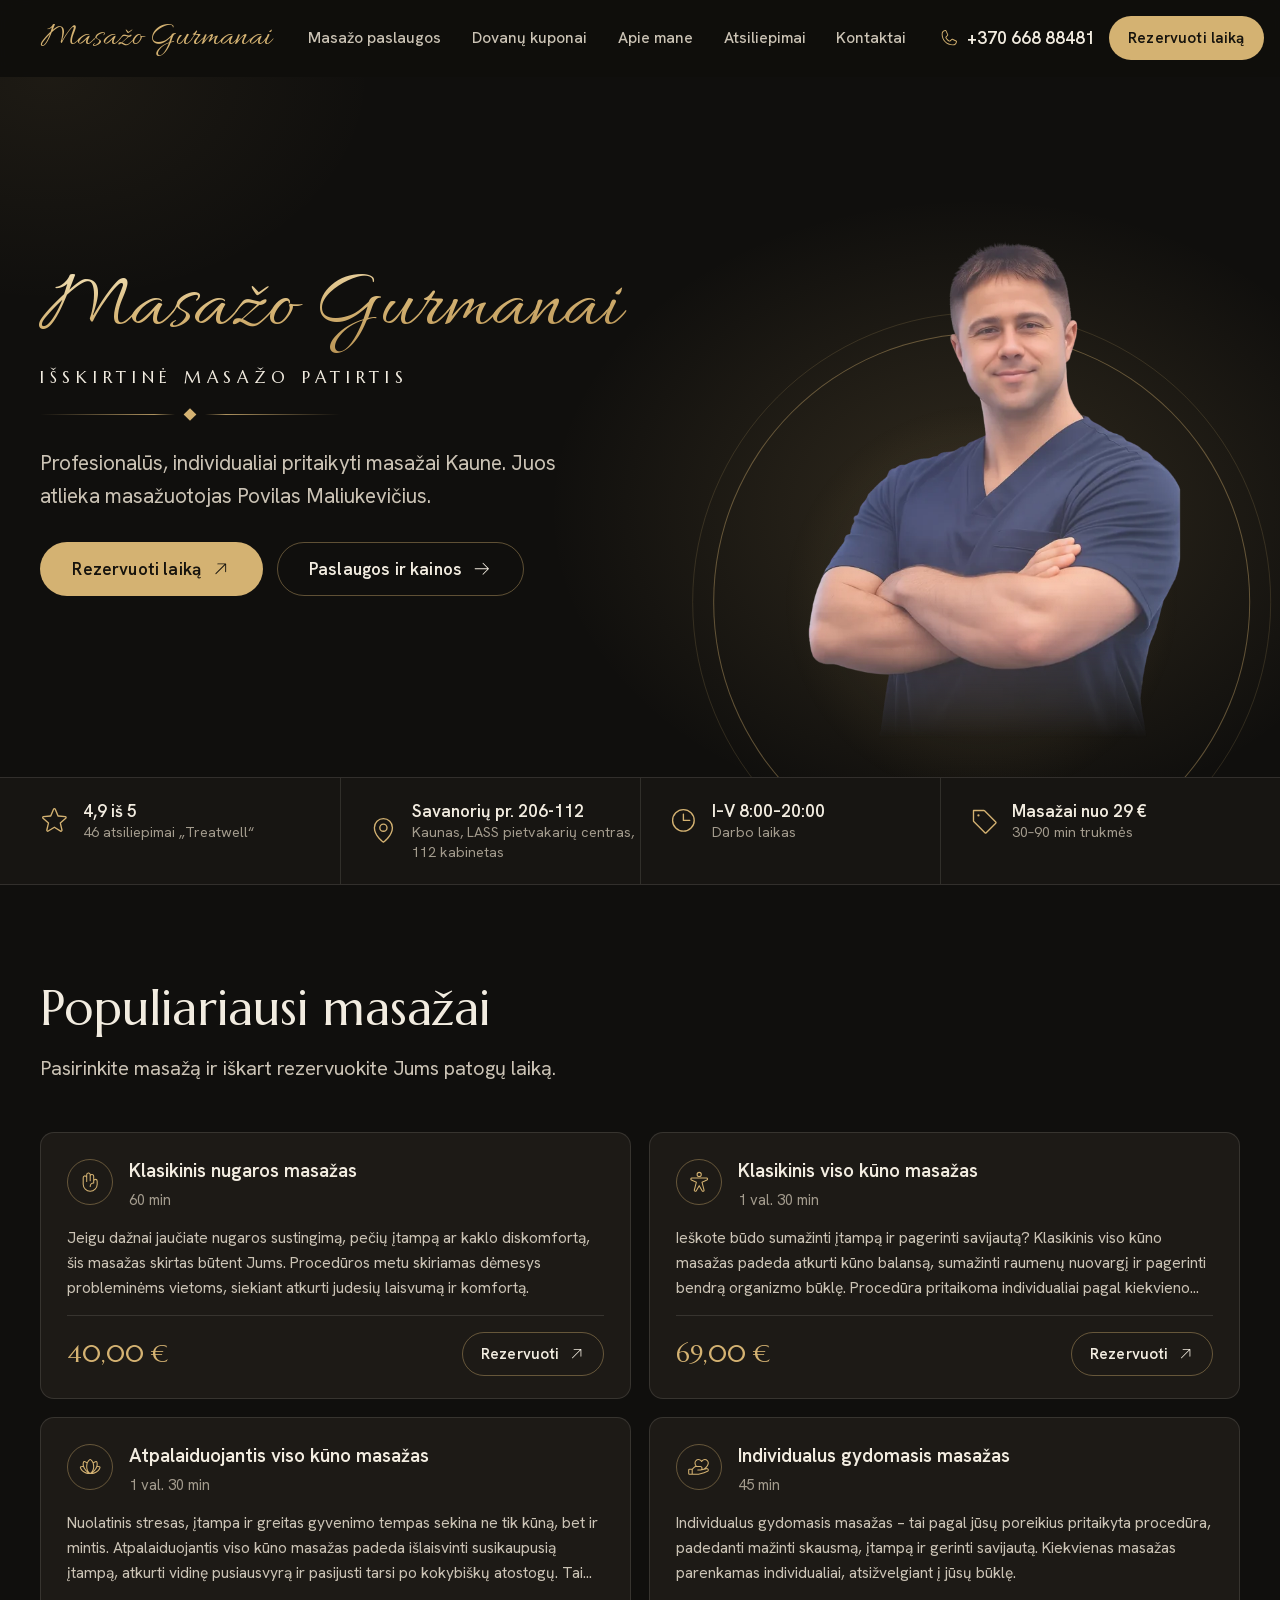
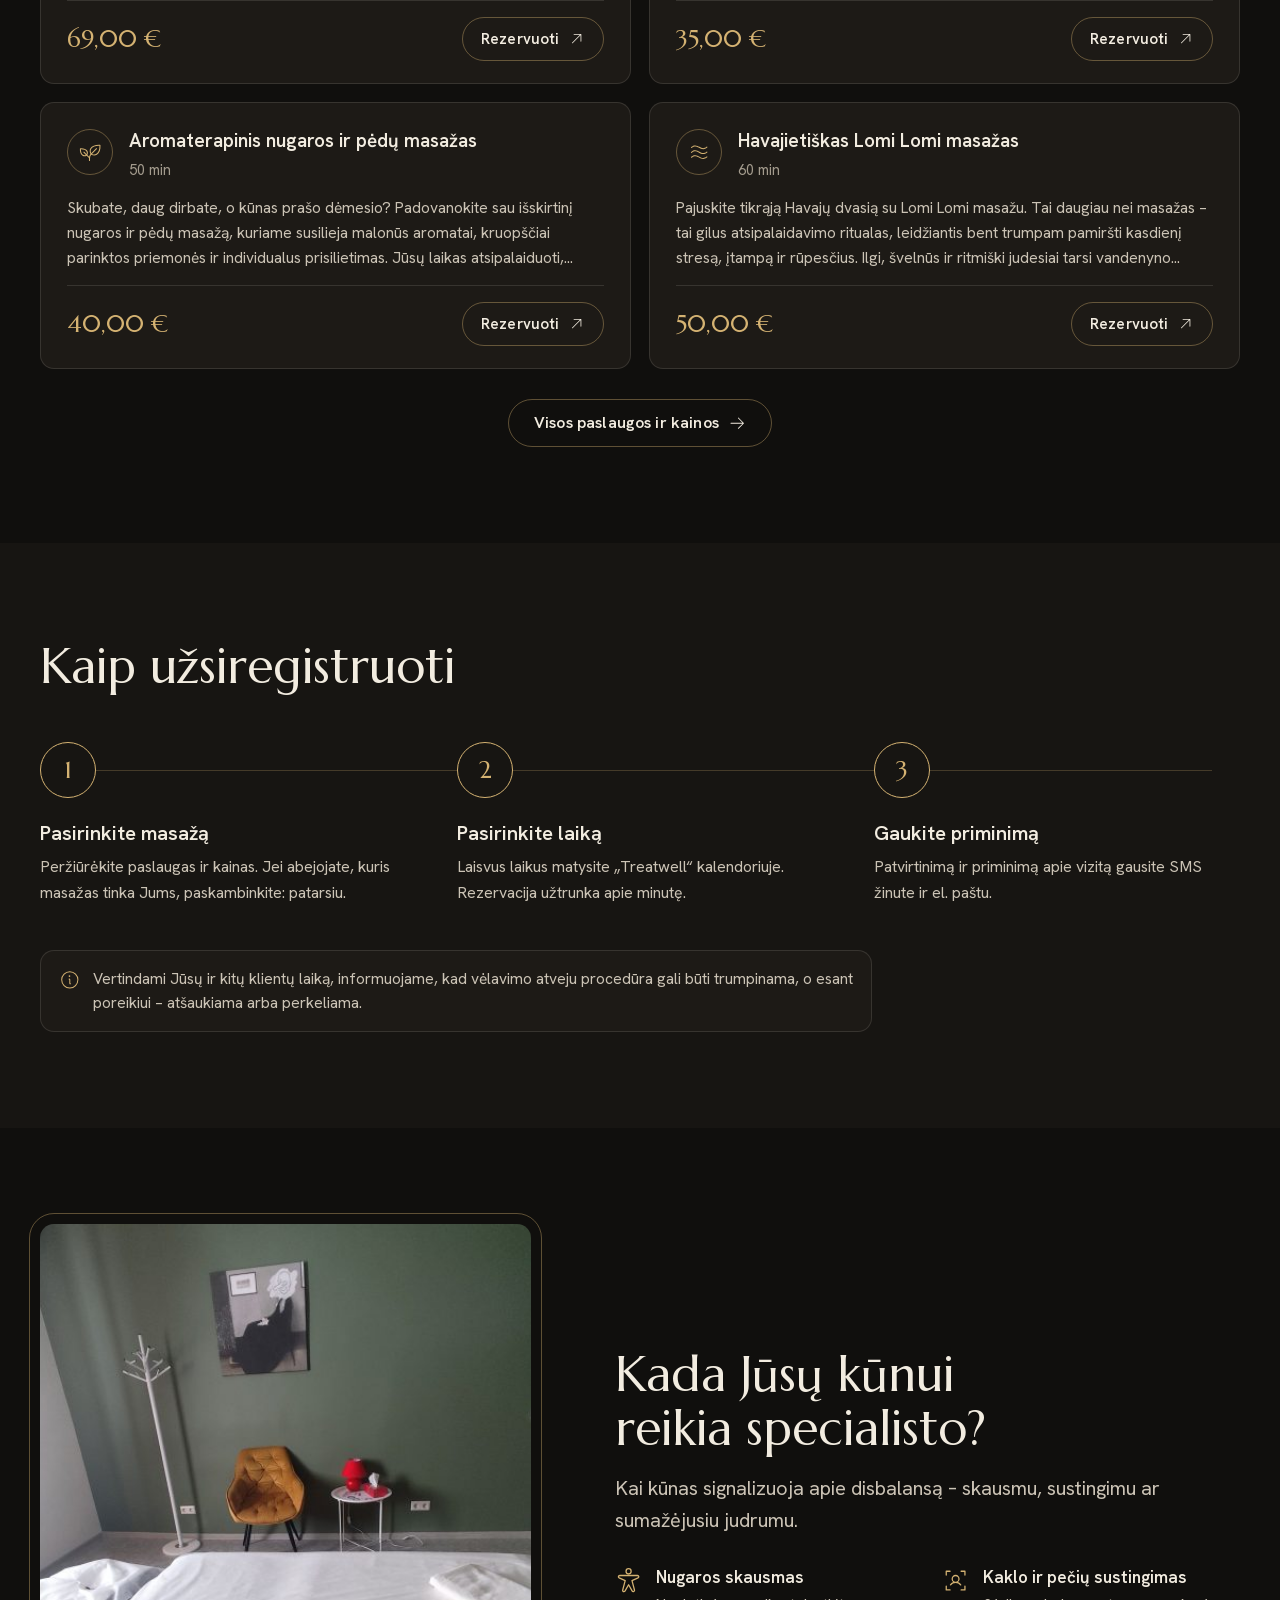
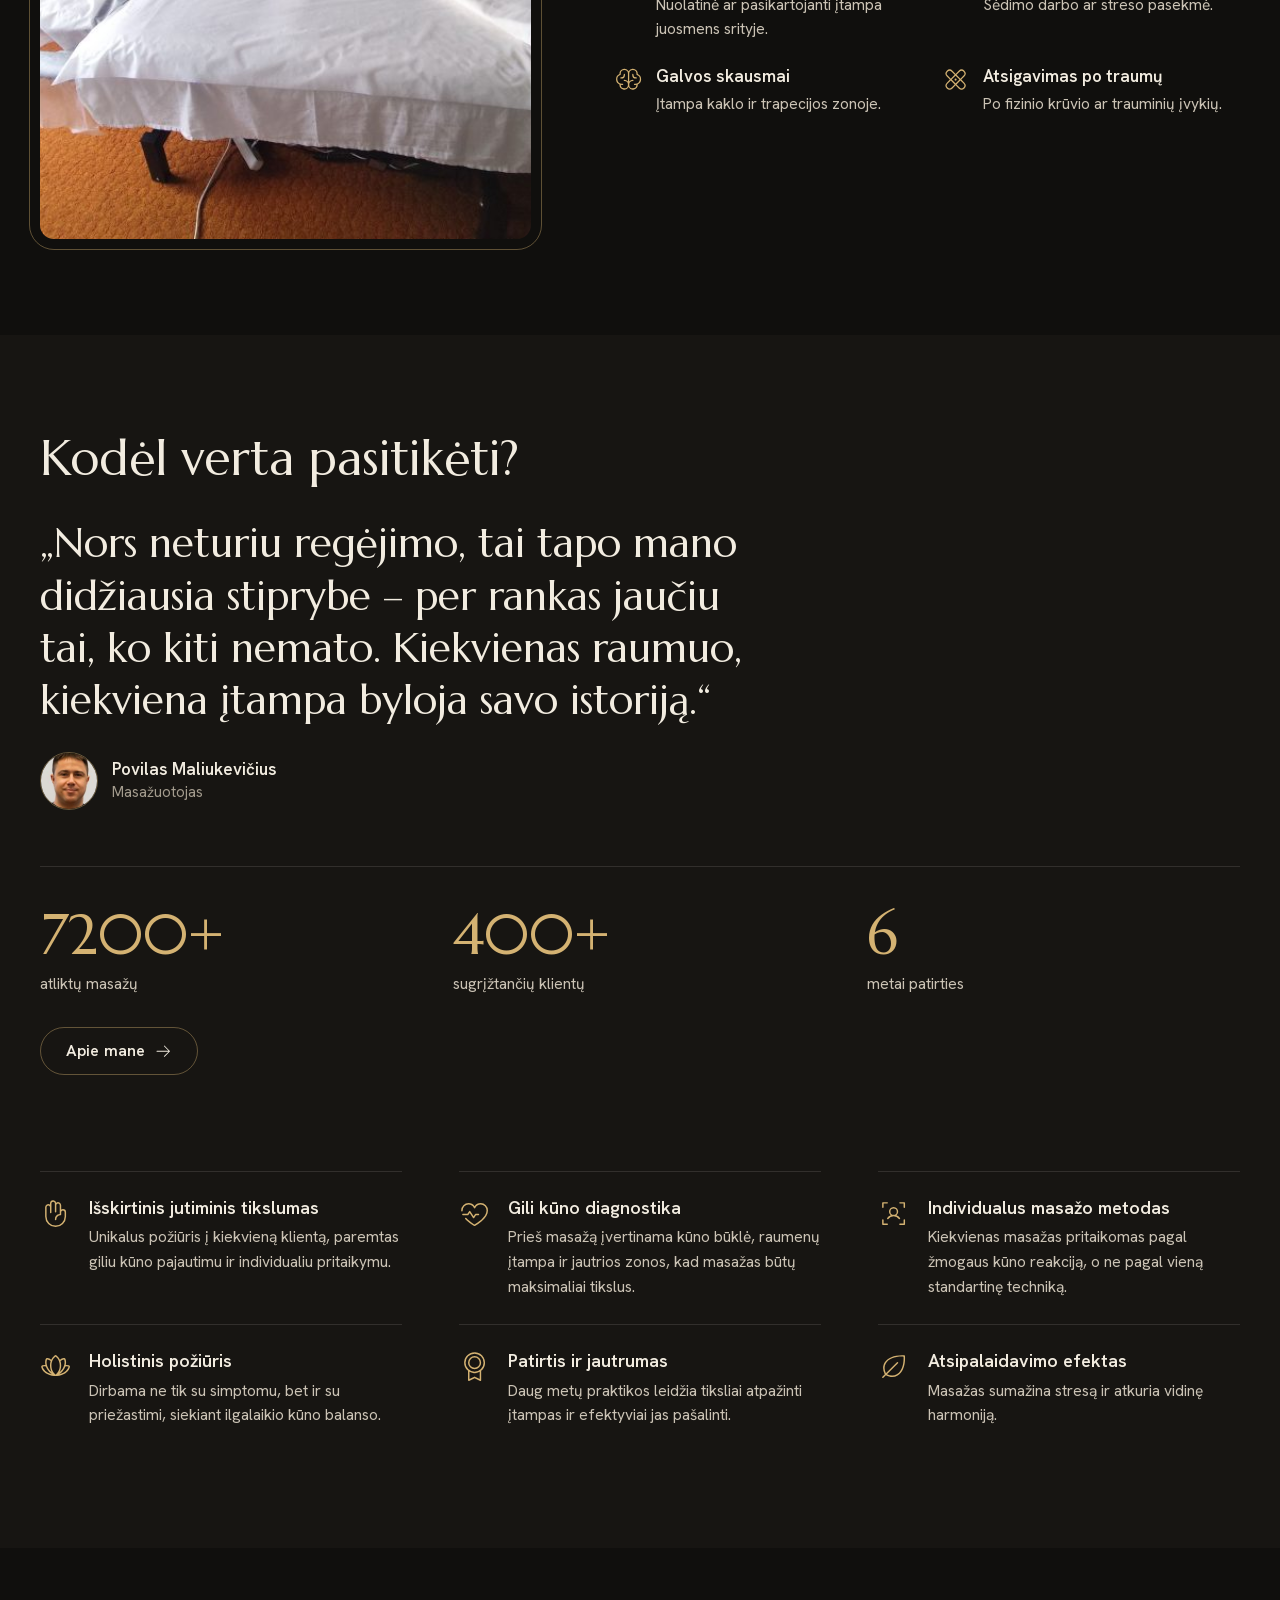
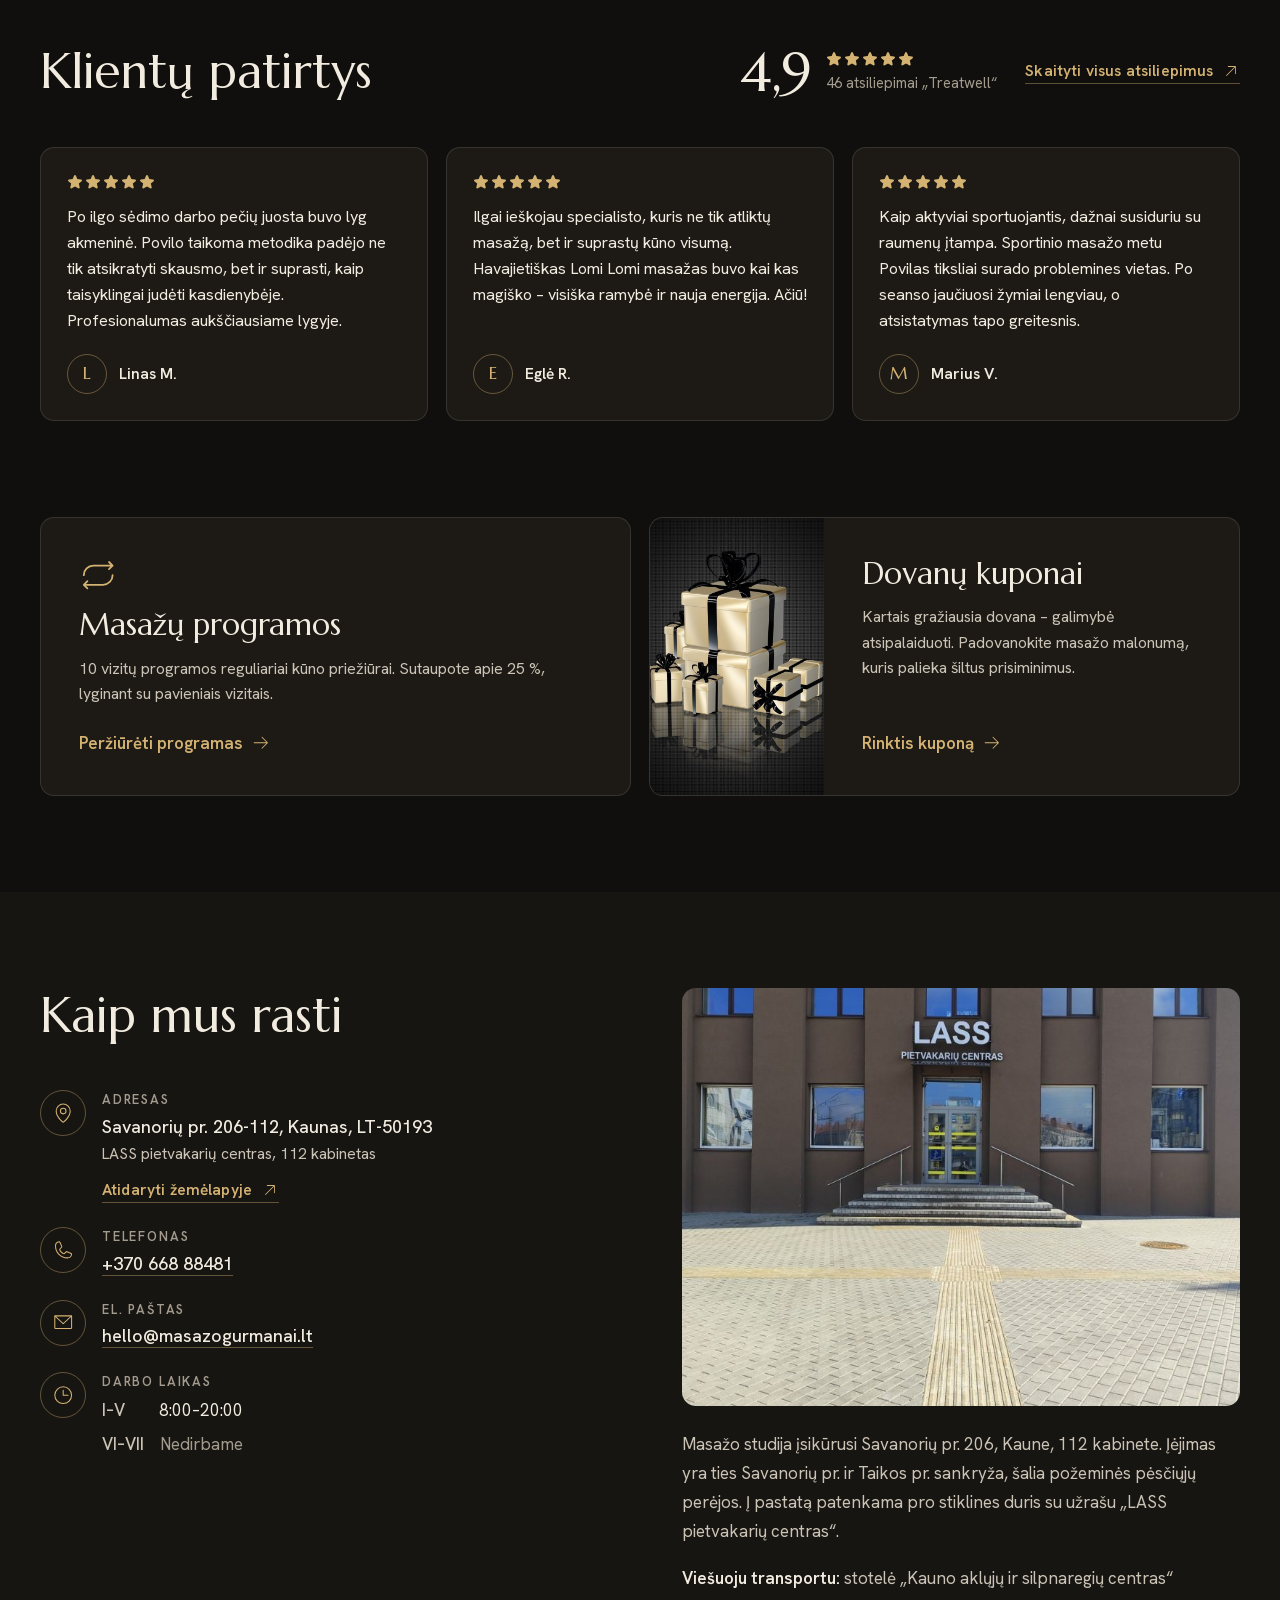
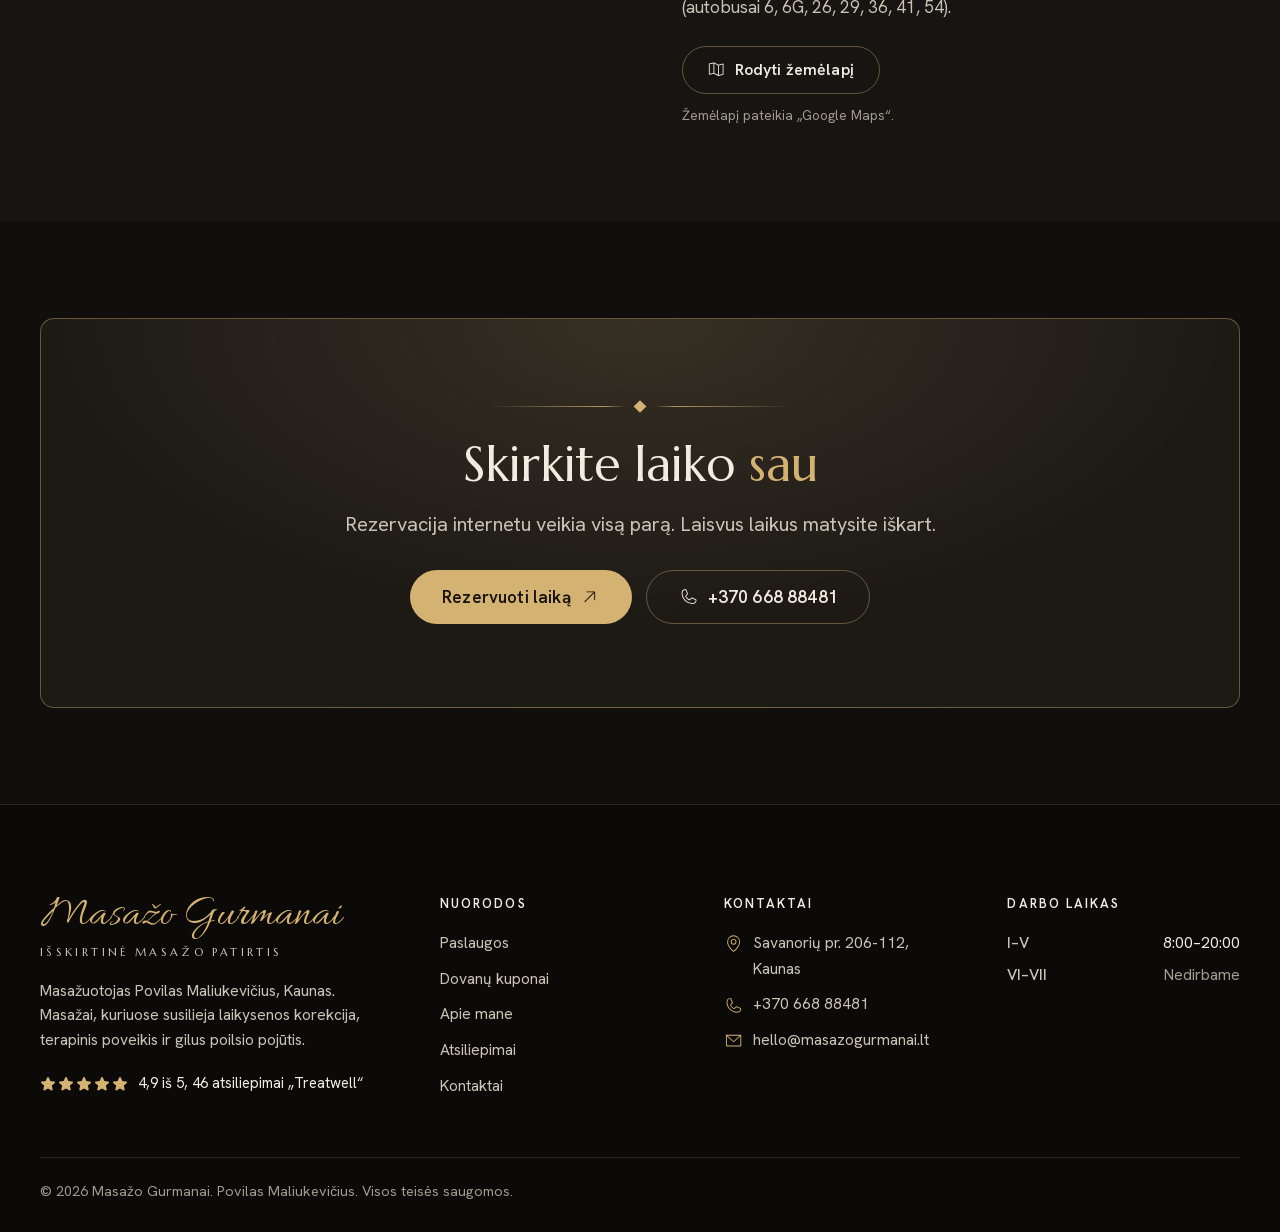
==== commit fd23e4c5: "Peržiūra: atnaujintos kainos Co-Authored-By: Claude Opus 5.5 <noreply@anthropic.com>" ====
--- a/index.html
+++ b/index.html
@@ -32,10 +32,10 @@
 .e-heading-base a, .e-paragraph-base a { all: unset; cursor: pointer; }.elementor :where(.e-svg-base) { width: var(--e-svg-width, 65px); height: var(--e-svg-height, 65px); }form[data-element_type="e-form"].form-state-success [data-element_type="e-form-success-message"],form[data-element_type="e-form"].form-state-error [data-element_type="e-form-error-message"]{ display: block; }.elementor-edit-mode [data-element_type="e-form-success-message"]:is(.elementor-element-editable, :has(.elementor-element-editable), :has(> .elementor-empty-view)),.elementor-edit-mode [data-element_type="e-form-error-message"]:is(.elementor-element-editable, :has(.elementor-element-editable), :has(> .elementor-empty-view)){ display: block; }.e-background-video { position: relative; overflow: hidden; }.e-background-video__media { position: absolute; inset: 0; width: 100%; height: 100%; object-fit: cover; pointer-events: none; z-index: 0; }.e-background-video__content { position: relative; z-index: 1; flex: 1 1 auto; }.elementor-edit-mode .e-background-video__content.e-atomic-element:has(> .elementor-empty-view) { display: flex; flex-direction: column; flex: 1 1 auto; min-height: 0; }.elementor-edit-mode .e-background-video__content.e-atomic-element:has(> .elementor-empty-view) > .elementor-empty-view.elementor-empty-view { position: relative; flex: 1 1 auto; min-height: 120px; height: auto; width: 100%; }.elementor-edit-mode .e-background-video__content.e-atomic-element:has(> .elementor-empty-view) > .elementor-empty-view > .elementor-first-add { position: absolute; inset: 0; width: 100%; height: 100%; }.e-background-video__controls { z-index: 2; }.e-background-video__play, .e-background-video__pause { appearance: none; -webkit-appearance: none; }.e-background-video.e-background-video--playing .e-background-video__play { display: none; }.e-background-video.e-background-video--paused .e-background-video__pause { display: none; }.e-background-video:not(.e-background-video--playing):not(.e-background-video--paused) .e-background-video__controls,.e-background-video:not(.e-background-video--playing):not(.e-background-video--paused) .e-background-video__play,.e-background-video:not(.e-background-video--playing):not(.e-background-video--paused) .e-background-video__pause { display: none; }.e-accordion-item-header-base { list-style: none; }.e-accordion-item-header-base::-webkit-details-marker { display: none; }.e-accordion-item-base { interpolate-size: allow-keywords; }.e-accordion-item-base::details-content {block-size: 0; overflow: hidden;transition: block-size .3s ease, content-visibility .3s ease allow-discrete;}.e-accordion-item-base[open]::details-content { block-size: auto; }.e-accordion-item-icon-base, .e-accordion-item-icon-open-base { --e-svg-width: auto; --e-svg-height: 100%; }:where(.e-accordion-item-icon-base, .e-accordion-item-icon-open-base) .e-svg-base { max-width: 100%; }.e-accordion-item-icon-base.e-accordion-item-icon-base .e-svg-base svg, .e-accordion-item-icon-open-base.e-accordion-item-icon-open-base .e-svg-base svg { width: auto !important; }.e-accordion-item-icon-base svg, .e-accordion-item-icon-open-base svg { transition: transform .3s ease; }.e-accordion-item-base:not([open]) > summary :is(.e-accordion-item-icon-base, .e-accordion-item-icon-open-base) svg { transform: rotate(var(--e-accordion-icon-rotation-closed)); }.e-accordion-item-base[open] > summary :is(.e-accordion-item-icon-base, .e-accordion-item-icon-open-base) svg { transform: rotate(var(--e-accordion-icon-rotation, 180deg)); }.e-accordion-item-header-base.e-accordion-item-header-base:has(> .e-accordion-item-icon-open-base) { display: grid; grid-template-columns: minmax(0, 1fr) auto; align-items: center; }.e-accordion-item-header-base:has(> .e-accordion-item-icon-open-base) > .e-accordion-item-title-base { grid-column: 1; grid-row: 1; }.e-accordion-item-header-base:has(> .e-accordion-item-icon-open-base) > :is(.e-accordion-item-icon-base, .e-accordion-item-icon-open-base) { grid-column: 2; grid-row: 1; }.e-accordion-item-base .e-accordion-item-icon-open-base.e-accordion-item-icon-open-base { visibility: hidden; }.e-accordion-item-base[open] > summary .e-accordion-item-icon-open-base { visibility: visible; }.e-accordion-item-base[open] > summary:has(.e-accordion-item-icon-open-base) .e-accordion-item-icon-base { visibility: hidden; }.e-list-item-marker-base { --e-svg-width: 0.6em; --e-svg-height: 0.6em; }:where(.e-list-item-marker-base) .e-svg-base { flex-shrink: 0; }.e-list-item-marker-base .e-svg-base svg { display: block; }
 /*# sourceURL=elementor-frontend-inline-css */
 </style>
-<link rel='stylesheet' id='elementor-post-4-css' href='https://arvydastry.github.io/masazogurmanaiv2/wp-content/uploads/elementor/css/post-4.css?ver=1795093259' media='all' />
-<link rel='stylesheet' id='elementor-post-25-css' href='https://arvydastry.github.io/masazogurmanaiv2/wp-content/uploads/elementor/css/post-25.css?ver=1795093259' media='all' />
-<link rel='stylesheet' id='base-desktop-css' href='https://arvydastry.github.io/masazogurmanaiv2/wp-content/uploads/elementor/css/base-desktop.css?ver=6afef30b61e7d' media='all' />
-<link rel='stylesheet' id='base-mobile-css' href='https://arvydastry.github.io/masazogurmanaiv2/wp-content/uploads/elementor/css/base-mobile.css?ver=6afef30b61e7d' media='(max-width:767px)' />
+<link rel='stylesheet' id='elementor-post-4-css' href='https://arvydastry.github.io/masazogurmanaiv2/wp-content/uploads/elementor/css/post-4.css?ver=1795423622' media='all' />
+<link rel='stylesheet' id='elementor-post-25-css' href='https://arvydastry.github.io/masazogurmanaiv2/wp-content/uploads/elementor/css/post-25.css?ver=1795425068' media='all' />
+<link rel='stylesheet' id='base-desktop-css' href='https://arvydastry.github.io/masazogurmanaiv2/wp-content/uploads/elementor/css/base-desktop.css?ver=6b03fd86e0aa9' media='all' />
+<link rel='stylesheet' id='base-mobile-css' href='https://arvydastry.github.io/masazogurmanaiv2/wp-content/uploads/elementor/css/base-mobile.css?ver=6b03fd86e0aa9' media='(max-width:767px)' />
 <script id="jquery-core-js" src="https://arvydastry.github.io/masazogurmanaiv2/wp-includes/js/jquery/jquery.min.js?ver=3.7.1"></script>
 <script id="jquery-migrate-js" src="https://arvydastry.github.io/masazogurmanaiv2/wp-includes/js/jquery/jquery-migrate.min.js?ver=3.4.1"></script>
 <link rel="canonical" href="https://arvydastry.github.io/masazogurmanaiv2/" />
@@ -58,7 +58,7 @@
 					}
 				}
 			</style>
-			<script type="application/ld+json">{"@context":"https://schema.org","@type":"HealthAndBeautyBusiness","@id":"https://arvydastry.github.io/masazogurmanaiv2/#verslas","name":"Masažo Gurmanai","url":"https://arvydastry.github.io/masazogurmanaiv2/","description":"Profesionalūs, individualiai pritaikyti masažai Kaune: klasikinis, gydomasis, atpalaiduojantis, sportinis, limfodrenažinis. Masažuotojas Povilas Maliukevičius. Rezervacija internetu.","address":{"@type":"PostalAddress","streetAddress":"Savanorių pr. 206-112","addressLocality":"Kaunas","postalCode":"LT-50193","addressCountry":"LT"},"telephone":"+37066888481","email":"hello@masazogurmanai.lt","image":"https://arvydastry.github.io/masazogurmanaiv2/wp-content/uploads/2026/11/masazo-gurmanai-dalijimuisi.jpg","employee":{"@type":"Person","name":"Povilas Maliukevičius","jobTitle":"Masažuotojas"},"openingHoursSpecification":[{"@type":"OpeningHoursSpecification","dayOfWeek":["Monday","Tuesday","Wednesday","Thursday","Friday"],"opens":"08:00","closes":"20:00"}],"sameAs":["https://www.treatwell.lt/salonas/masazo-gurmanai/"],"potentialAction":{"@type":"ReserveAction","target":"https://www.treatwell.lt/salonas/masazo-gurmanai/","name":"Rezervuoti laiką"},"priceRange":"29–69 €","hasOfferCatalog":{"@type":"OfferCatalog","name":"Masažo paslaugos","itemListElement":[{"@type":"Offer","price":"29.00","priceCurrency":"EUR","itemOffered":{"@type":"Service","name":"Klasikinis nugaros masažas (30 min)"}},{"@type":"Offer","price":"39.00","priceCurrency":"EUR","itemOffered":{"@type":"Service","name":"Klasikinis nugaros masažas (60 min)"}},{"@type":"Offer","price":"59.00","priceCurrency":"EUR","itemOffered":{"@type":"Service","name":"Klasikinis viso kūno masažas (1 val. 30 min)"}},{"@type":"Offer","price":"39.00","priceCurrency":"EUR","itemOffered":{"@type":"Service","name":"Atpalaiduojantis nugaros masažas (60 min)"}},{"@type":"Offer","price":"69.00","priceCurrency":"EUR","itemOffered":{"@type":"Service","name":"Atpalaiduojantis viso kūno masažas (1 val. 30 min)"}},{"@type":"Offer","price":"35.00","priceCurrency":"EUR","itemOffered":{"@type":"Service","name":"Individualus gydomasis masažas (45 min)"}},{"@type":"Offer","price":"29.00","priceCurrency":"EUR","itemOffered":{"@type":"Service","name":"Kaklo ir pečių juostos masažas (30 min)"}},{"@type":"Offer","price":"39.00","priceCurrency":"EUR","itemOffered":{"@type":"Service","name":"Terapinis apatinės nugaros dalies, sėdmenų ir kojų masažas (60 min)"}},{"@type":"Offer","price":"40.00","priceCurrency":"EUR","itemOffered":{"@type":"Service","name":"Nugaros ir našlės kuprelės medaus masažas (45 min)"}},{"@type":"Offer","price":"40.00","priceCurrency":"EUR","itemOffered":{"@type":"Service","name":"Aromaterapinis nugaros ir pėdų masažas (50 min)"}},{"@type":"Offer","price":"35.00","priceCurrency":"EUR","itemOffered":{"@type":"Service","name":"Atgaivinantis kojų masažas (45 min)"}},{"@type":"Offer","price":"49.00","priceCurrency":"EUR","itemOffered":{"@type":"Service","name":"Limfodrenažinis masažas rankomis (60 min)"}},{"@type":"Offer","price":"49.00","priceCurrency":"EUR","itemOffered":{"@type":"Service","name":"Havajietiškas Lomi Lomi masažas (60 min)"}},{"@type":"Offer","price":"59.00","priceCurrency":"EUR","itemOffered":{"@type":"Service","name":"Sportinis masažas (60 min)"}}]}}</script>
+			<script type="application/ld+json">{"@context":"https://schema.org","@type":"HealthAndBeautyBusiness","@id":"https://arvydastry.github.io/masazogurmanaiv2/#verslas","name":"Masažo Gurmanai","url":"https://arvydastry.github.io/masazogurmanaiv2/","description":"Profesionalūs, individualiai pritaikyti masažai Kaune: klasikinis, gydomasis, atpalaiduojantis, sportinis, limfodrenažinis. Masažuotojas Povilas Maliukevičius. Rezervacija internetu.","address":{"@type":"PostalAddress","streetAddress":"Savanorių pr. 206-112","addressLocality":"Kaunas","postalCode":"LT-50193","addressCountry":"LT"},"telephone":"+37066888481","email":"hello@masazogurmanai.lt","image":"https://arvydastry.github.io/masazogurmanaiv2/wp-content/uploads/2026/11/masazo-gurmanai-dalijimuisi.jpg","employee":{"@type":"Person","name":"Povilas Maliukevičius","jobTitle":"Masažuotojas"},"openingHoursSpecification":[{"@type":"OpeningHoursSpecification","dayOfWeek":["Monday","Tuesday","Wednesday","Thursday","Friday"],"opens":"08:00","closes":"20:00"}],"sameAs":["https://www.treatwell.lt/salonas/masazo-gurmanai/"],"potentialAction":{"@type":"ReserveAction","target":"https://www.treatwell.lt/salonas/masazo-gurmanai/","name":"Rezervuoti laiką"},"priceRange":"29–69 €","hasOfferCatalog":{"@type":"OfferCatalog","name":"Masažo paslaugos","itemListElement":[{"@type":"Offer","price":"30.00","priceCurrency":"EUR","itemOffered":{"@type":"Service","name":"Klasikinis nugaros masažas (30 min)"}},{"@type":"Offer","price":"40.00","priceCurrency":"EUR","itemOffered":{"@type":"Service","name":"Klasikinis nugaros masažas (60 min)"}},{"@type":"Offer","price":"69.00","priceCurrency":"EUR","itemOffered":{"@type":"Service","name":"Klasikinis viso kūno masažas (1 val. 30 min)"}},{"@type":"Offer","price":"40.00","priceCurrency":"EUR","itemOffered":{"@type":"Service","name":"Atpalaiduojantis nugaros masažas (60 min)"}},{"@type":"Offer","price":"69.00","priceCurrency":"EUR","itemOffered":{"@type":"Service","name":"Atpalaiduojantis viso kūno masažas (1 val. 30 min)"}},{"@type":"Offer","price":"35.00","priceCurrency":"EUR","itemOffered":{"@type":"Service","name":"Individualus gydomasis masažas (45 min)"}},{"@type":"Offer","price":"29.00","priceCurrency":"EUR","itemOffered":{"@type":"Service","name":"Kaklo ir pečių juostos masažas (30 min)"}},{"@type":"Offer","price":"40.00","priceCurrency":"EUR","itemOffered":{"@type":"Service","name":"Terapinis apatinės nugaros dalies, sėdmenų ir kojų masažas (60 min)"}},{"@type":"Offer","price":"40.00","priceCurrency":"EUR","itemOffered":{"@type":"Service","name":"Nugaros ir našlės kuprelės medaus masažas (45 min)"}},{"@type":"Offer","price":"40.00","priceCurrency":"EUR","itemOffered":{"@type":"Service","name":"Aromaterapinis nugaros ir pėdų masažas (50 min)"}},{"@type":"Offer","price":"35.00","priceCurrency":"EUR","itemOffered":{"@type":"Service","name":"Atgaivinantis kojų masažas (45 min)"}},{"@type":"Offer","price":"50.00","priceCurrency":"EUR","itemOffered":{"@type":"Service","name":"Limfodrenažinis masažas rankomis (60 min)"}},{"@type":"Offer","price":"50.00","priceCurrency":"EUR","itemOffered":{"@type":"Service","name":"Havajietiškas Lomi Lomi masažas (60 min)"}},{"@type":"Offer","price":"59.00","priceCurrency":"EUR","itemOffered":{"@type":"Service","name":"Sportinis masažas (60 min)"}}]}}</script>
 </head>
 <body class="home wp-singular page-template-default page page-id-25 wp-embed-responsive wp-theme-masazo-gurmanai mg-site mg-has-mobilebar mg-elementor-page elementor-default elementor-kit-4 elementor-page elementor-page-25">
 
@@ -122,7 +122,7 @@
 				</div>
 		<div class="elementor-element elementor-element-4b3618a e-con-full mg-wrap e-flex e-con e-parent" data-id="4b3618a" data-element_type="container" data-e-type="container">
 				<div class="elementor-element elementor-element-bdffcc1 elementor-widget elementor-widget-mg-services" data-id="bdffcc1" data-element_type="widget" data-e-type="widget" data-widget_type="mg-services.default">
-					<section class="mg-section mg-services mg-services--cards" aria-labelledby="mg-services-bdffcc1"><div class="mg-container"><header class="mg-head"><h2 class="mg-title" id="mg-services-bdffcc1">Populiariausi masažai</h2><p class="mg-lead">Pasirinkite masažą ir iškart rezervuokite Jums patogų laiką.</p></header><div class="mg-services__main"><ul class="mg-svc-grid"><li class="mg-svc-card" data-mg-reveal><div class="mg-svc-card__head"><span class="mg-svc-card__icon"><svg class="mg-icon" aria-hidden="true" focusable="false" width="1em" height="1em" xmlns="http://www.w3.org/2000/svg" viewBox="0 0 256 256" fill="currentColor"><path d="M188,90a25.8,25.8,0,0,0-14,4.11V60a26,26,0,0,0-40.59-21.51A26,26,0,0,0,82,44V54.11A26,26,0,0,0,42,76v76a86,86,0,0,0,172,0V116A26,26,0,0,0,188,90Zm14,62a74,74,0,0,1-148,0V76a14,14,0,0,1,28,0v44a6,6,0,0,0,12,0V44a14,14,0,0,1,28,0v68a6,6,0,0,0,12,0V60a14,14,0,0,1,28,0v70.39A46.07,46.07,0,0,0,122,176a6,6,0,0,0,12,0,34,34,0,0,1,34-34,6,6,0,0,0,6-6V116a14,14,0,0,1,28,0Z"/></svg></span><div><h3 class="mg-svc-card__title">Klasikinis nugaros masažas</h3><p class="mg-svc-card__dur"><span class="mg-sr">Trukmė: </span>60 min</p></div></div><p class="mg-svc-card__desc">Jeigu dažnai jaučiate nugaros sustingimą, pečių įtampą ar kaklo diskomfortą, šis masažas skirtas būtent Jums. Procedūros metu skiriamas dėmesys probleminėms vietoms, siekiant atkurti judesių laisvumą ir komfortą.</p><div class="mg-svc-card__foot"><p class="mg-svc-card__price"><span class="mg-price"><span class="mg-sr">Kaina: </span>39,00 €</span></p><a class="mg-btn mg-btn--outline mg-btn--sm" href="https://www.treatwell.lt/availability?venueId=480496&#038;proposedServices=%5B%7B%22menuItemId%22%3A%22TR7594556%22%2C%22optionIds%22%3A%5B%2214427994%22%5D%7D%5D" data-mg-book="1" data-mg-service="Klasikinis nugaros masažas (60 min)" data-mg-place="korteles" target="_blank" rel="noopener" aria-label="Rezervuoti: Klasikinis nugaros masažas, 60 min (atsidaro naujame skirtuke)"><span class="mg-btn__label">Rezervuoti</span><svg class="mg-icon mg-btn__icon" aria-hidden="true" focusable="false" width="1em" height="1em" xmlns="http://www.w3.org/2000/svg" viewBox="0 0 256 256" fill="currentColor"><path d="M198,64V168a6,6,0,0,1-12,0V78.48L68.24,196.24a6,6,0,0,1-8.48-8.48L177.52,70H88a6,6,0,0,1,0-12H192A6,6,0,0,1,198,64Z"/></svg><span class="mg-sr"> (atsidaro naujame skirtuke)</span></a></div></li><li class="mg-svc-card" data-mg-reveal><div class="mg-svc-card__head"><span class="mg-svc-card__icon"><svg class="mg-icon" aria-hidden="true" focusable="false" width="1em" height="1em" xmlns="http://www.w3.org/2000/svg" viewBox="0 0 256 256" fill="currentColor"><path d="M128,70A30,30,0,1,0,98,40,30,30,0,0,0,128,70Zm0-48a18,18,0,1,1-18,18A18,18,0,0,1,128,22ZM229.55,88.14A17.66,17.66,0,0,0,212,74H44a18,18,0,0,0-7.55,34.34l.1,0,52.32,23-21.44,81.5A18,18,0,0,0,84,238a18.07,18.07,0,0,0,16.19-10.14L128,180l27.81,47.91a18,18,0,0,0,32.73-14.94l-21.44-81.5,52.32-23,.1,0A17.66,17.66,0,0,0,229.55,88.14Zm-15,9.29-56.95,25.08a6,6,0,0,0-3.39,7l22.87,86.93a7.66,7.66,0,0,0,.37,1,6,6,0,0,1-10.88,5.07,4.3,4.3,0,0,0-.24-.48L133.19,165a6,6,0,0,0-10.38,0L89.69,222.05c-.09.16-.17.31-.25.48a6,6,0,0,1-8,2.9,6,6,0,0,1-2.9-8,7.66,7.66,0,0,0,.37-1l22.87-86.93a6,6,0,0,0-3.39-7L41.47,97.43A6,6,0,0,1,44,86H212a6,6,0,0,1,2.56,11.43Z"/></svg></span><div><h3 class="mg-svc-card__title">Klasikinis viso kūno masažas</h3><p class="mg-svc-card__dur"><span class="mg-sr">Trukmė: </span>1 val. 30 min</p></div></div><p class="mg-svc-card__desc">Ieškote būdo sumažinti įtampą ir pagerinti savijautą? Klasikinis viso kūno masažas padeda atkurti kūno balansą, sumažinti raumenų nuovargį ir pagerinti bendrą organizmo būklę. Procedūra pritaikoma individualiai pagal kiekvieno žmogaus poreikius, todėl tinka tiek aktyviai sportuojantiems, tiek sėdimą darbą dirbantiems žmonėms.</p><div class="mg-svc-card__foot"><p class="mg-svc-card__price"><span class="mg-price"><span class="mg-sr">Kaina: </span>59,00 €</span></p><a class="mg-btn mg-btn--outline mg-btn--sm" href="https://www.treatwell.lt/availability?venueId=480496&#038;proposedServices=%5B%7B%22menuItemId%22%3A%22TR7594525%22%2C%22optionIds%22%3A%5B%2214561414%22%5D%7D%5D" data-mg-book="1" data-mg-service="Klasikinis viso kūno masažas (1 val. 30 min)" data-mg-place="korteles" target="_blank" rel="noopener" aria-label="Rezervuoti: Klasikinis viso kūno masažas, 1 val. 30 min (atsidaro naujame skirtuke)"><span class="mg-btn__label">Rezervuoti</span><svg class="mg-icon mg-btn__icon" aria-hidden="true" focusable="false" width="1em" height="1em" xmlns="http://www.w3.org/2000/svg" viewBox="0 0 256 256" fill="currentColor"><path d="M198,64V168a6,6,0,0,1-12,0V78.48L68.24,196.24a6,6,0,0,1-8.48-8.48L177.52,70H88a6,6,0,0,1,0-12H192A6,6,0,0,1,198,64Z"/></svg><span class="mg-sr"> (atsidaro naujame skirtuke)</span></a></div></li><li class="mg-svc-card" data-mg-reveal><div class="mg-svc-card__head"><span class="mg-svc-card__icon"><svg class="mg-icon" aria-hidden="true" focusable="false" width="1em" height="1em" xmlns="http://www.w3.org/2000/svg" viewBox="0 0 256 256" fill="currentColor"><path d="M244.1,122.63a13.56,13.56,0,0,0-8.3-6.4,72.62,72.62,0,0,0-24.17-2c4.67-20.63,1.62-36.91-1.45-46.4A14.16,14.16,0,0,0,193.7,58.3a84.21,84.21,0,0,0-29.76,13.11,92.6,92.6,0,0,0-27.52-34.6,14,14,0,0,0-16.85,0,92.7,92.7,0,0,0-27.51,34.6A84.16,84.16,0,0,0,62.29,58.3a14.15,14.15,0,0,0-16.47,9.54c-3.07,9.49-6.12,25.77-1.45,46.4a72.62,72.62,0,0,0-24.17,2,13.56,13.56,0,0,0-8.3,6.4,14,14,0,0,0-1.4,10.74C13.81,145.66,24,169,54.92,187.51S113.29,206,128,206s42.12,0,73.06-18.49,41.11-41.85,44.42-54.14A14,14,0,0,0,244.1,122.63ZM168.48,82.9A73.1,73.1,0,0,1,196.22,70a2.2,2.2,0,0,1,2.54,1.5C202.7,83.72,206.57,109,188.17,141a129.75,129.75,0,0,1-28,33.37C167.85,161,174,142.93,174,119.17A116.13,116.13,0,0,0,168.48,82.9ZM57.24,71.53A2.2,2.2,0,0,1,59.78,70,73.1,73.1,0,0,1,87.52,82.9,116.13,116.13,0,0,0,82,119.17c0,23.76,6.15,41.85,13.81,55.17a129.58,129.58,0,0,1-28-33.37C49.43,109,53.3,83.72,57.24,71.53ZM61.08,177.2c-27.3-16.31-36.15-36.42-39-47a2.08,2.08,0,0,1,.21-1.61,1.71,1.71,0,0,1,1-.8A62.16,62.16,0,0,1,48,126.72,126.25,126.25,0,0,0,57.43,147a141,141,0,0,0,41,44.72A114.83,114.83,0,0,1,61.08,177.2ZM128,192.86c-8.68-6.2-34-28.2-34-73.69,0-43.36,22.94-65.34,32.8-72.78a2,2,0,0,1,2.4,0c9.86,7.44,32.8,29.42,32.8,72.78C162,164.94,136.81,186.67,128,192.86Zm105.9-62.62c-2.85,10.54-11.7,30.65-39,47a114.83,114.83,0,0,1-37.38,14.47,141,141,0,0,0,41-44.72A126.25,126.25,0,0,0,208,126.72a62.16,62.16,0,0,1,24.73,1.11,1.71,1.71,0,0,1,1,.8A2.08,2.08,0,0,1,233.92,130.24Z"/></svg></span><div><h3 class="mg-svc-card__title">Atpalaiduojantis viso kūno masažas</h3><p class="mg-svc-card__dur"><span class="mg-sr">Trukmė: </span>1 val. 30 min</p></div></div><p class="mg-svc-card__desc">Nuolatinis stresas, įtampa ir greitas gyvenimo tempas sekina ne tik kūną, bet ir mintis. Atpalaiduojantis viso kūno masažas padeda išlaisvinti susikaupusią įtampą, atkurti vidinę pusiausvyrą ir pasijusti tarsi po kokybiškų atostogų. Tai laikas, skirtas tik jums ir jūsų gerai savijautai.</p><div class="mg-svc-card__foot"><p class="mg-svc-card__price"><span class="mg-price"><span class="mg-sr">Kaina: </span>69,00 €</span></p><a class="mg-btn mg-btn--outline mg-btn--sm" href="https://www.treatwell.lt/availability?venueId=480496&#038;proposedServices=%5B%7B%22menuItemId%22%3A%22TR7598437%22%2C%22optionIds%22%3A%5B%2214435241%22%5D%7D%5D" data-mg-book="1" data-mg-service="Atpalaiduojantis viso kūno masažas (1 val. 30 min)" data-mg-place="korteles" target="_blank" rel="noopener" aria-label="Rezervuoti: Atpalaiduojantis viso kūno masažas, 1 val. 30 min (atsidaro naujame skirtuke)"><span class="mg-btn__label">Rezervuoti</span><svg class="mg-icon mg-btn__icon" aria-hidden="true" focusable="false" width="1em" height="1em" xmlns="http://www.w3.org/2000/svg" viewBox="0 0 256 256" fill="currentColor"><path d="M198,64V168a6,6,0,0,1-12,0V78.48L68.24,196.24a6,6,0,0,1-8.48-8.48L177.52,70H88a6,6,0,0,1,0-12H192A6,6,0,0,1,198,64Z"/></svg><span class="mg-sr"> (atsidaro naujame skirtuke)</span></a></div></li><li class="mg-svc-card" data-mg-reveal><div class="mg-svc-card__head"><span class="mg-svc-card__icon"><svg class="mg-icon" aria-hidden="true" focusable="false" width="1em" height="1em" xmlns="http://www.w3.org/2000/svg" viewBox="0 0 256 256" fill="currentColor"><path d="M229.12,142.65a22.43,22.43,0,0,0-19.55-3.88l-4.32,1C227,119.55,238,99.51,238,80c0-25.36-20.39-46-45.46-46A45.51,45.51,0,0,0,156,52a45.51,45.51,0,0,0-36.54-18C94.39,34,74,54.64,74,80c0,11.38,3.63,22.49,11.29,34.36a29.73,29.73,0,0,0-16.56,8.43L45.52,146H16A14,14,0,0,0,2,160v40a14,14,0,0,0,14,14H120a6,6,0,0,0,1.46-.18l64-16a7.16,7.16,0,0,0,.89-.3L225.17,181l.33-.15a22.6,22.6,0,0,0,3.62-38.18ZM119.46,46a33.16,33.16,0,0,1,31,20.28,6,6,0,0,0,11.1,0,33.16,33.16,0,0,1,31-20.28C210.68,46,226,61.57,226,80c0,20.24-16.18,43-46.8,65.75l-14.87,3.42A26,26,0,0,0,140,114H99.67C90.36,101.67,86,90.81,86,80,86,61.57,101.32,46,119.46,46ZM14,200V160a2,2,0,0,1,2-2H42v44H16A2,2,0,0,1,14,200Zm206.28-30-38.2,16.27L119.26,202H54V154.49l23.21-23.22A17.88,17.88,0,0,1,89.94,126H140a14,14,0,0,1,0,28H112a6,6,0,0,0,0,12h32a6,6,0,0,0,1.34-.15l67-15.41.24-.06A10.6,10.6,0,0,1,220.28,170Z"/></svg></span><div><h3 class="mg-svc-card__title">Individualus gydomasis masažas</h3><p class="mg-svc-card__dur"><span class="mg-sr">Trukmė: </span>45 min</p></div></div><p class="mg-svc-card__desc">Individualus gydomasis masažas – tai pagal jūsų poreikius pritaikyta procedūra, padedanti mažinti skausmą, įtampą ir gerinti savijautą. Kiekvienas masažas parenkamas individualiai, atsižvelgiant į jūsų būklę.</p><div class="mg-svc-card__foot"><p class="mg-svc-card__price"><span class="mg-price"><span class="mg-sr">Kaina: </span>35,00 €</span></p><a class="mg-btn mg-btn--outline mg-btn--sm" href="https://www.treatwell.lt/availability?venueId=480496&#038;proposedServices=%5B%7B%22menuItemId%22%3A%22TR7594535%22%2C%22optionIds%22%3A%5B%2214427970%22%5D%7D%5D" data-mg-book="1" data-mg-service="Individualus gydomasis masažas (45 min)" data-mg-place="korteles" target="_blank" rel="noopener" aria-label="Rezervuoti: Individualus gydomasis masažas, 45 min (atsidaro naujame skirtuke)"><span class="mg-btn__label">Rezervuoti</span><svg class="mg-icon mg-btn__icon" aria-hidden="true" focusable="false" width="1em" height="1em" xmlns="http://www.w3.org/2000/svg" viewBox="0 0 256 256" fill="currentColor"><path d="M198,64V168a6,6,0,0,1-12,0V78.48L68.24,196.24a6,6,0,0,1-8.48-8.48L177.52,70H88a6,6,0,0,1,0-12H192A6,6,0,0,1,198,64Z"/></svg><span class="mg-sr"> (atsidaro naujame skirtuke)</span></a></div></li><li class="mg-svc-card" data-mg-reveal><div class="mg-svc-card__head"><span class="mg-svc-card__icon"><svg class="mg-icon" aria-hidden="true" focusable="false" width="1em" height="1em" xmlns="http://www.w3.org/2000/svg" viewBox="0 0 256 256" fill="currentColor"><path d="M245.63,48A6,6,0,0,0,240,42.37c-51-3-91.88,12.42-109.35,41.26-11.63,19.21-11.38,42.68.53,65a69.42,69.42,0,0,0-15.48,30.59L95.9,159.41c8.15-16.1,8.1-32.95-.32-46.85C82.77,91.41,53,80.07,15.9,82.27a6,6,0,0,0-5.63,5.64C8.09,125,19.41,154.77,40.56,167.58A43.75,43.75,0,0,0,63.44,174a53.17,53.17,0,0,0,24-6L114,194.48V224a6,6,0,0,0,12,0V194.51A57.55,57.55,0,0,1,139.76,157c11.21,5.93,22.72,8.91,33.82,8.91a58.9,58.9,0,0,0,30.79-8.57C233.21,139.89,248.63,99,245.63,48ZM46.78,157.31C30.47,147.44,21.39,124,22,94c30-.65,53.41,8.44,63.28,24.75,5.68,9.37,6.16,20.38,1.54,31.59L60.24,123.75a6,6,0,0,0-8.49,8.49l26.62,26.61C67.16,163.47,56.15,163,46.78,157.31Zm151.38-10.22c-14.74,8.92-32.14,9.18-49.67.9l55.76-55.75a6,6,0,0,0-8.49-8.49L140,139.51c-8.28-17.53-8-34.93.9-49.66,14.52-24,49.06-37.18,93-35.75C235.33,98,222.14,132.56,198.16,147.09Z"/></svg></span><div><h3 class="mg-svc-card__title">Aromaterapinis nugaros ir pėdų masažas</h3><p class="mg-svc-card__dur"><span class="mg-sr">Trukmė: </span>50 min</p></div></div><p class="mg-svc-card__desc">Skubate, daug dirbate, o kūnas prašo dėmesio? Padovanokite sau išskirtinį nugaros ir pėdų masažą, kuriame susilieja malonūs aromatai, kruopščiai parinktos priemonės ir individualus prisilietimas. Jūsų laikas atsipalaiduoti, atgauti komfortą ir pasimėgauti akimirka sau.</p><div class="mg-svc-card__foot"><p class="mg-svc-card__price"><span class="mg-price"><span class="mg-sr">Kaina: </span>40,00 €</span></p><a class="mg-btn mg-btn--outline mg-btn--sm" href="https://www.treatwell.lt/availability?venueId=480496&#038;proposedServices=%5B%7B%22menuItemId%22%3A%22TR7594540%22%2C%22optionIds%22%3A%5B%2214427975%22%5D%7D%5D" data-mg-book="1" data-mg-service="Aromaterapinis nugaros ir pėdų masažas (50 min)" data-mg-place="korteles" target="_blank" rel="noopener" aria-label="Rezervuoti: Aromaterapinis nugaros ir pėdų masažas, 50 min (atsidaro naujame skirtuke)"><span class="mg-btn__label">Rezervuoti</span><svg class="mg-icon mg-btn__icon" aria-hidden="true" focusable="false" width="1em" height="1em" xmlns="http://www.w3.org/2000/svg" viewBox="0 0 256 256" fill="currentColor"><path d="M198,64V168a6,6,0,0,1-12,0V78.48L68.24,196.24a6,6,0,0,1-8.48-8.48L177.52,70H88a6,6,0,0,1,0-12H192A6,6,0,0,1,198,64Z"/></svg><span class="mg-sr"> (atsidaro naujame skirtuke)</span></a></div></li><li class="mg-svc-card" data-mg-reveal><div class="mg-svc-card__head"><span class="mg-svc-card__icon"><svg class="mg-icon" aria-hidden="true" focusable="false" width="1em" height="1em" xmlns="http://www.w3.org/2000/svg" viewBox="0 0 256 256" fill="currentColor"><path d="M220.62,178.58a6,6,0,0,1-.79,8.45c-16.87,14-32,19-45.75,19-18.19,0-34.13-8.66-48.94-16.7-26-14.12-48.44-26.31-81.31,1A6,6,0,0,1,36.17,181c39.13-32.45,68.65-16.41,94.69-2.26s48.44,26.31,81.31-1A6,6,0,0,1,220.62,178.58Zm-8.45-56.81c-32.87,27.27-55.32,15.07-81.31,1S75.3,92.54,36.17,125a6,6,0,0,0,7.66,9.25c32.87-27.27,55.32-15.08,81.31-1,14.81,8,30.75,16.71,48.94,16.71,13.79,0,28.88-5,45.75-19a6,6,0,0,0-7.66-9.24ZM43.83,78.21c32.87-27.27,55.32-15.07,81.31-1C140,85.3,155.89,94,174.08,94c13.79,0,28.88-5,45.75-19a6,6,0,1,0-7.66-9.24c-32.87,27.27-55.32,15.07-81.31,1S75.3,36.52,36.17,69a6,6,0,1,0,7.66,9.24Z"/></svg></span><div><h3 class="mg-svc-card__title">Havajietiškas Lomi Lomi masažas</h3><p class="mg-svc-card__dur"><span class="mg-sr">Trukmė: </span>60 min</p></div></div><p class="mg-svc-card__desc">Pajuskite tikrąją Havajų dvasią su Lomi Lomi masažu. Tai daugiau nei masažas – tai gilus atsipalaidavimo ritualas, leidžiantis bent trumpam pamiršti kasdienį stresą, įtampą ir rūpesčius. Ilgi, švelnūs ir ritmiški judesiai tarsi vandenyno bangos apgaubia visą kūną, padeda paleisti susikaupusias emocijas, atkurti vidinę harmoniją ir sugrąžinti lengvumo pojūtį. Leiskite sau sustoti, atsikvėpti ir pasimėgauti tikru poilsiu.</p><div class="mg-svc-card__foot"><p class="mg-svc-card__price"><span class="mg-price"><span class="mg-sr">Kaina: </span>49,00 €</span></p><a class="mg-btn mg-btn--outline mg-btn--sm" href="https://www.treatwell.lt/availability?venueId=480496&#038;proposedServices=%5B%7B%22menuItemId%22%3A%22TR7594573%22%2C%22optionIds%22%3A%5B%2214428010%22%5D%7D%5D" data-mg-book="1" data-mg-service="Havajietiškas Lomi Lomi masažas (60 min)" data-mg-place="korteles" target="_blank" rel="noopener" aria-label="Rezervuoti: Havajietiškas Lomi Lomi masažas, 60 min (atsidaro naujame skirtuke)"><span class="mg-btn__label">Rezervuoti</span><svg class="mg-icon mg-btn__icon" aria-hidden="true" focusable="false" width="1em" height="1em" xmlns="http://www.w3.org/2000/svg" viewBox="0 0 256 256" fill="currentColor"><path d="M198,64V168a6,6,0,0,1-12,0V78.48L68.24,196.24a6,6,0,0,1-8.48-8.48L177.52,70H88a6,6,0,0,1,0-12H192A6,6,0,0,1,198,64Z"/></svg><span class="mg-sr"> (atsidaro naujame skirtuke)</span></a></div></li></ul><div class="mg-actions mg-section__more mg-actions--center"><a class="mg-btn mg-btn--outline" href="https://arvydastry.github.io/masazogurmanaiv2/paslaugos/"><span class="mg-btn__label">Visos paslaugos ir kainos</span><svg class="mg-icon mg-btn__icon" aria-hidden="true" focusable="false" width="1em" height="1em" xmlns="http://www.w3.org/2000/svg" viewBox="0 0 256 256" fill="currentColor"><path d="M220.24,132.24l-72,72a6,6,0,0,1-8.48-8.48L201.51,134H40a6,6,0,0,1,0-12H201.51L139.76,60.24a6,6,0,0,1,8.48-8.48l72,72A6,6,0,0,1,220.24,132.24Z"/></svg></a></div></div></div></section>				</div>
+					<section class="mg-section mg-services mg-services--cards" aria-labelledby="mg-services-bdffcc1"><div class="mg-container"><header class="mg-head"><h2 class="mg-title" id="mg-services-bdffcc1">Populiariausi masažai</h2><p class="mg-lead">Pasirinkite masažą ir iškart rezervuokite Jums patogų laiką.</p></header><div class="mg-services__main"><ul class="mg-svc-grid"><li class="mg-svc-card" data-mg-reveal><div class="mg-svc-card__head"><span class="mg-svc-card__icon"><svg class="mg-icon" aria-hidden="true" focusable="false" width="1em" height="1em" xmlns="http://www.w3.org/2000/svg" viewBox="0 0 256 256" fill="currentColor"><path d="M188,90a25.8,25.8,0,0,0-14,4.11V60a26,26,0,0,0-40.59-21.51A26,26,0,0,0,82,44V54.11A26,26,0,0,0,42,76v76a86,86,0,0,0,172,0V116A26,26,0,0,0,188,90Zm14,62a74,74,0,0,1-148,0V76a14,14,0,0,1,28,0v44a6,6,0,0,0,12,0V44a14,14,0,0,1,28,0v68a6,6,0,0,0,12,0V60a14,14,0,0,1,28,0v70.39A46.07,46.07,0,0,0,122,176a6,6,0,0,0,12,0,34,34,0,0,1,34-34,6,6,0,0,0,6-6V116a14,14,0,0,1,28,0Z"/></svg></span><div><h3 class="mg-svc-card__title">Klasikinis nugaros masažas</h3><p class="mg-svc-card__dur"><span class="mg-sr">Trukmė: </span>60 min</p></div></div><p class="mg-svc-card__desc">Jeigu dažnai jaučiate nugaros sustingimą, pečių įtampą ar kaklo diskomfortą, šis masažas skirtas būtent Jums. Procedūros metu skiriamas dėmesys probleminėms vietoms, siekiant atkurti judesių laisvumą ir komfortą.</p><div class="mg-svc-card__foot"><p class="mg-svc-card__price"><span class="mg-price"><span class="mg-sr">Kaina: </span>40,00 €</span></p><a class="mg-btn mg-btn--outline mg-btn--sm" href="https://www.treatwell.lt/availability?venueId=480496&#038;proposedServices=%5B%7B%22menuItemId%22%3A%22TR7594556%22%2C%22optionIds%22%3A%5B%2214427994%22%5D%7D%5D" data-mg-book="1" data-mg-service="Klasikinis nugaros masažas (60 min)" data-mg-place="korteles" target="_blank" rel="noopener" aria-label="Rezervuoti: Klasikinis nugaros masažas, 60 min (atsidaro naujame skirtuke)"><span class="mg-btn__label">Rezervuoti</span><svg class="mg-icon mg-btn__icon" aria-hidden="true" focusable="false" width="1em" height="1em" xmlns="http://www.w3.org/2000/svg" viewBox="0 0 256 256" fill="currentColor"><path d="M198,64V168a6,6,0,0,1-12,0V78.48L68.24,196.24a6,6,0,0,1-8.48-8.48L177.52,70H88a6,6,0,0,1,0-12H192A6,6,0,0,1,198,64Z"/></svg><span class="mg-sr"> (atsidaro naujame skirtuke)</span></a></div></li><li class="mg-svc-card" data-mg-reveal><div class="mg-svc-card__head"><span class="mg-svc-card__icon"><svg class="mg-icon" aria-hidden="true" focusable="false" width="1em" height="1em" xmlns="http://www.w3.org/2000/svg" viewBox="0 0 256 256" fill="currentColor"><path d="M128,70A30,30,0,1,0,98,40,30,30,0,0,0,128,70Zm0-48a18,18,0,1,1-18,18A18,18,0,0,1,128,22ZM229.55,88.14A17.66,17.66,0,0,0,212,74H44a18,18,0,0,0-7.55,34.34l.1,0,52.32,23-21.44,81.5A18,18,0,0,0,84,238a18.07,18.07,0,0,0,16.19-10.14L128,180l27.81,47.91a18,18,0,0,0,32.73-14.94l-21.44-81.5,52.32-23,.1,0A17.66,17.66,0,0,0,229.55,88.14Zm-15,9.29-56.95,25.08a6,6,0,0,0-3.39,7l22.87,86.93a7.66,7.66,0,0,0,.37,1,6,6,0,0,1-10.88,5.07,4.3,4.3,0,0,0-.24-.48L133.19,165a6,6,0,0,0-10.38,0L89.69,222.05c-.09.16-.17.31-.25.48a6,6,0,0,1-8,2.9,6,6,0,0,1-2.9-8,7.66,7.66,0,0,0,.37-1l22.87-86.93a6,6,0,0,0-3.39-7L41.47,97.43A6,6,0,0,1,44,86H212a6,6,0,0,1,2.56,11.43Z"/></svg></span><div><h3 class="mg-svc-card__title">Klasikinis viso kūno masažas</h3><p class="mg-svc-card__dur"><span class="mg-sr">Trukmė: </span>1 val. 30 min</p></div></div><p class="mg-svc-card__desc">Ieškote būdo sumažinti įtampą ir pagerinti savijautą? Klasikinis viso kūno masažas padeda atkurti kūno balansą, sumažinti raumenų nuovargį ir pagerinti bendrą organizmo būklę. Procedūra pritaikoma individualiai pagal kiekvieno žmogaus poreikius, todėl tinka tiek aktyviai sportuojantiems, tiek sėdimą darbą dirbantiems žmonėms.</p><div class="mg-svc-card__foot"><p class="mg-svc-card__price"><span class="mg-price"><span class="mg-sr">Kaina: </span>69,00 €</span></p><a class="mg-btn mg-btn--outline mg-btn--sm" href="https://www.treatwell.lt/availability?venueId=480496&#038;proposedServices=%5B%7B%22menuItemId%22%3A%22TR7594525%22%2C%22optionIds%22%3A%5B%2214561414%22%5D%7D%5D" data-mg-book="1" data-mg-service="Klasikinis viso kūno masažas (1 val. 30 min)" data-mg-place="korteles" target="_blank" rel="noopener" aria-label="Rezervuoti: Klasikinis viso kūno masažas, 1 val. 30 min (atsidaro naujame skirtuke)"><span class="mg-btn__label">Rezervuoti</span><svg class="mg-icon mg-btn__icon" aria-hidden="true" focusable="false" width="1em" height="1em" xmlns="http://www.w3.org/2000/svg" viewBox="0 0 256 256" fill="currentColor"><path d="M198,64V168a6,6,0,0,1-12,0V78.48L68.24,196.24a6,6,0,0,1-8.48-8.48L177.52,70H88a6,6,0,0,1,0-12H192A6,6,0,0,1,198,64Z"/></svg><span class="mg-sr"> (atsidaro naujame skirtuke)</span></a></div></li><li class="mg-svc-card" data-mg-reveal><div class="mg-svc-card__head"><span class="mg-svc-card__icon"><svg class="mg-icon" aria-hidden="true" focusable="false" width="1em" height="1em" xmlns="http://www.w3.org/2000/svg" viewBox="0 0 256 256" fill="currentColor"><path d="M244.1,122.63a13.56,13.56,0,0,0-8.3-6.4,72.62,72.62,0,0,0-24.17-2c4.67-20.63,1.62-36.91-1.45-46.4A14.16,14.16,0,0,0,193.7,58.3a84.21,84.21,0,0,0-29.76,13.11,92.6,92.6,0,0,0-27.52-34.6,14,14,0,0,0-16.85,0,92.7,92.7,0,0,0-27.51,34.6A84.16,84.16,0,0,0,62.29,58.3a14.15,14.15,0,0,0-16.47,9.54c-3.07,9.49-6.12,25.77-1.45,46.4a72.62,72.62,0,0,0-24.17,2,13.56,13.56,0,0,0-8.3,6.4,14,14,0,0,0-1.4,10.74C13.81,145.66,24,169,54.92,187.51S113.29,206,128,206s42.12,0,73.06-18.49,41.11-41.85,44.42-54.14A14,14,0,0,0,244.1,122.63ZM168.48,82.9A73.1,73.1,0,0,1,196.22,70a2.2,2.2,0,0,1,2.54,1.5C202.7,83.72,206.57,109,188.17,141a129.75,129.75,0,0,1-28,33.37C167.85,161,174,142.93,174,119.17A116.13,116.13,0,0,0,168.48,82.9ZM57.24,71.53A2.2,2.2,0,0,1,59.78,70,73.1,73.1,0,0,1,87.52,82.9,116.13,116.13,0,0,0,82,119.17c0,23.76,6.15,41.85,13.81,55.17a129.58,129.58,0,0,1-28-33.37C49.43,109,53.3,83.72,57.24,71.53ZM61.08,177.2c-27.3-16.31-36.15-36.42-39-47a2.08,2.08,0,0,1,.21-1.61,1.71,1.71,0,0,1,1-.8A62.16,62.16,0,0,1,48,126.72,126.25,126.25,0,0,0,57.43,147a141,141,0,0,0,41,44.72A114.83,114.83,0,0,1,61.08,177.2ZM128,192.86c-8.68-6.2-34-28.2-34-73.69,0-43.36,22.94-65.34,32.8-72.78a2,2,0,0,1,2.4,0c9.86,7.44,32.8,29.42,32.8,72.78C162,164.94,136.81,186.67,128,192.86Zm105.9-62.62c-2.85,10.54-11.7,30.65-39,47a114.83,114.83,0,0,1-37.38,14.47,141,141,0,0,0,41-44.72A126.25,126.25,0,0,0,208,126.72a62.16,62.16,0,0,1,24.73,1.11,1.71,1.71,0,0,1,1,.8A2.08,2.08,0,0,1,233.92,130.24Z"/></svg></span><div><h3 class="mg-svc-card__title">Atpalaiduojantis viso kūno masažas</h3><p class="mg-svc-card__dur"><span class="mg-sr">Trukmė: </span>1 val. 30 min</p></div></div><p class="mg-svc-card__desc">Nuolatinis stresas, įtampa ir greitas gyvenimo tempas sekina ne tik kūną, bet ir mintis. Atpalaiduojantis viso kūno masažas padeda išlaisvinti susikaupusią įtampą, atkurti vidinę pusiausvyrą ir pasijusti tarsi po kokybiškų atostogų. Tai laikas, skirtas tik jums ir jūsų gerai savijautai.</p><div class="mg-svc-card__foot"><p class="mg-svc-card__price"><span class="mg-price"><span class="mg-sr">Kaina: </span>69,00 €</span></p><a class="mg-btn mg-btn--outline mg-btn--sm" href="https://www.treatwell.lt/availability?venueId=480496&#038;proposedServices=%5B%7B%22menuItemId%22%3A%22TR7598437%22%2C%22optionIds%22%3A%5B%2214435241%22%5D%7D%5D" data-mg-book="1" data-mg-service="Atpalaiduojantis viso kūno masažas (1 val. 30 min)" data-mg-place="korteles" target="_blank" rel="noopener" aria-label="Rezervuoti: Atpalaiduojantis viso kūno masažas, 1 val. 30 min (atsidaro naujame skirtuke)"><span class="mg-btn__label">Rezervuoti</span><svg class="mg-icon mg-btn__icon" aria-hidden="true" focusable="false" width="1em" height="1em" xmlns="http://www.w3.org/2000/svg" viewBox="0 0 256 256" fill="currentColor"><path d="M198,64V168a6,6,0,0,1-12,0V78.48L68.24,196.24a6,6,0,0,1-8.48-8.48L177.52,70H88a6,6,0,0,1,0-12H192A6,6,0,0,1,198,64Z"/></svg><span class="mg-sr"> (atsidaro naujame skirtuke)</span></a></div></li><li class="mg-svc-card" data-mg-reveal><div class="mg-svc-card__head"><span class="mg-svc-card__icon"><svg class="mg-icon" aria-hidden="true" focusable="false" width="1em" height="1em" xmlns="http://www.w3.org/2000/svg" viewBox="0 0 256 256" fill="currentColor"><path d="M229.12,142.65a22.43,22.43,0,0,0-19.55-3.88l-4.32,1C227,119.55,238,99.51,238,80c0-25.36-20.39-46-45.46-46A45.51,45.51,0,0,0,156,52a45.51,45.51,0,0,0-36.54-18C94.39,34,74,54.64,74,80c0,11.38,3.63,22.49,11.29,34.36a29.73,29.73,0,0,0-16.56,8.43L45.52,146H16A14,14,0,0,0,2,160v40a14,14,0,0,0,14,14H120a6,6,0,0,0,1.46-.18l64-16a7.16,7.16,0,0,0,.89-.3L225.17,181l.33-.15a22.6,22.6,0,0,0,3.62-38.18ZM119.46,46a33.16,33.16,0,0,1,31,20.28,6,6,0,0,0,11.1,0,33.16,33.16,0,0,1,31-20.28C210.68,46,226,61.57,226,80c0,20.24-16.18,43-46.8,65.75l-14.87,3.42A26,26,0,0,0,140,114H99.67C90.36,101.67,86,90.81,86,80,86,61.57,101.32,46,119.46,46ZM14,200V160a2,2,0,0,1,2-2H42v44H16A2,2,0,0,1,14,200Zm206.28-30-38.2,16.27L119.26,202H54V154.49l23.21-23.22A17.88,17.88,0,0,1,89.94,126H140a14,14,0,0,1,0,28H112a6,6,0,0,0,0,12h32a6,6,0,0,0,1.34-.15l67-15.41.24-.06A10.6,10.6,0,0,1,220.28,170Z"/></svg></span><div><h3 class="mg-svc-card__title">Individualus gydomasis masažas</h3><p class="mg-svc-card__dur"><span class="mg-sr">Trukmė: </span>45 min</p></div></div><p class="mg-svc-card__desc">Individualus gydomasis masažas – tai pagal jūsų poreikius pritaikyta procedūra, padedanti mažinti skausmą, įtampą ir gerinti savijautą. Kiekvienas masažas parenkamas individualiai, atsižvelgiant į jūsų būklę.</p><div class="mg-svc-card__foot"><p class="mg-svc-card__price"><span class="mg-price"><span class="mg-sr">Kaina: </span>35,00 €</span></p><a class="mg-btn mg-btn--outline mg-btn--sm" href="https://www.treatwell.lt/availability?venueId=480496&#038;proposedServices=%5B%7B%22menuItemId%22%3A%22TR7594535%22%2C%22optionIds%22%3A%5B%2214427970%22%5D%7D%5D" data-mg-book="1" data-mg-service="Individualus gydomasis masažas (45 min)" data-mg-place="korteles" target="_blank" rel="noopener" aria-label="Rezervuoti: Individualus gydomasis masažas, 45 min (atsidaro naujame skirtuke)"><span class="mg-btn__label">Rezervuoti</span><svg class="mg-icon mg-btn__icon" aria-hidden="true" focusable="false" width="1em" height="1em" xmlns="http://www.w3.org/2000/svg" viewBox="0 0 256 256" fill="currentColor"><path d="M198,64V168a6,6,0,0,1-12,0V78.48L68.24,196.24a6,6,0,0,1-8.48-8.48L177.52,70H88a6,6,0,0,1,0-12H192A6,6,0,0,1,198,64Z"/></svg><span class="mg-sr"> (atsidaro naujame skirtuke)</span></a></div></li><li class="mg-svc-card" data-mg-reveal><div class="mg-svc-card__head"><span class="mg-svc-card__icon"><svg class="mg-icon" aria-hidden="true" focusable="false" width="1em" height="1em" xmlns="http://www.w3.org/2000/svg" viewBox="0 0 256 256" fill="currentColor"><path d="M245.63,48A6,6,0,0,0,240,42.37c-51-3-91.88,12.42-109.35,41.26-11.63,19.21-11.38,42.68.53,65a69.42,69.42,0,0,0-15.48,30.59L95.9,159.41c8.15-16.1,8.1-32.95-.32-46.85C82.77,91.41,53,80.07,15.9,82.27a6,6,0,0,0-5.63,5.64C8.09,125,19.41,154.77,40.56,167.58A43.75,43.75,0,0,0,63.44,174a53.17,53.17,0,0,0,24-6L114,194.48V224a6,6,0,0,0,12,0V194.51A57.55,57.55,0,0,1,139.76,157c11.21,5.93,22.72,8.91,33.82,8.91a58.9,58.9,0,0,0,30.79-8.57C233.21,139.89,248.63,99,245.63,48ZM46.78,157.31C30.47,147.44,21.39,124,22,94c30-.65,53.41,8.44,63.28,24.75,5.68,9.37,6.16,20.38,1.54,31.59L60.24,123.75a6,6,0,0,0-8.49,8.49l26.62,26.61C67.16,163.47,56.15,163,46.78,157.31Zm151.38-10.22c-14.74,8.92-32.14,9.18-49.67.9l55.76-55.75a6,6,0,0,0-8.49-8.49L140,139.51c-8.28-17.53-8-34.93.9-49.66,14.52-24,49.06-37.18,93-35.75C235.33,98,222.14,132.56,198.16,147.09Z"/></svg></span><div><h3 class="mg-svc-card__title">Aromaterapinis nugaros ir pėdų masažas</h3><p class="mg-svc-card__dur"><span class="mg-sr">Trukmė: </span>50 min</p></div></div><p class="mg-svc-card__desc">Skubate, daug dirbate, o kūnas prašo dėmesio? Padovanokite sau išskirtinį nugaros ir pėdų masažą, kuriame susilieja malonūs aromatai, kruopščiai parinktos priemonės ir individualus prisilietimas. Jūsų laikas atsipalaiduoti, atgauti komfortą ir pasimėgauti akimirka sau.</p><div class="mg-svc-card__foot"><p class="mg-svc-card__price"><span class="mg-price"><span class="mg-sr">Kaina: </span>40,00 €</span></p><a class="mg-btn mg-btn--outline mg-btn--sm" href="https://www.treatwell.lt/availability?venueId=480496&#038;proposedServices=%5B%7B%22menuItemId%22%3A%22TR7594540%22%2C%22optionIds%22%3A%5B%2214427975%22%5D%7D%5D" data-mg-book="1" data-mg-service="Aromaterapinis nugaros ir pėdų masažas (50 min)" data-mg-place="korteles" target="_blank" rel="noopener" aria-label="Rezervuoti: Aromaterapinis nugaros ir pėdų masažas, 50 min (atsidaro naujame skirtuke)"><span class="mg-btn__label">Rezervuoti</span><svg class="mg-icon mg-btn__icon" aria-hidden="true" focusable="false" width="1em" height="1em" xmlns="http://www.w3.org/2000/svg" viewBox="0 0 256 256" fill="currentColor"><path d="M198,64V168a6,6,0,0,1-12,0V78.48L68.24,196.24a6,6,0,0,1-8.48-8.48L177.52,70H88a6,6,0,0,1,0-12H192A6,6,0,0,1,198,64Z"/></svg><span class="mg-sr"> (atsidaro naujame skirtuke)</span></a></div></li><li class="mg-svc-card" data-mg-reveal><div class="mg-svc-card__head"><span class="mg-svc-card__icon"><svg class="mg-icon" aria-hidden="true" focusable="false" width="1em" height="1em" xmlns="http://www.w3.org/2000/svg" viewBox="0 0 256 256" fill="currentColor"><path d="M220.62,178.58a6,6,0,0,1-.79,8.45c-16.87,14-32,19-45.75,19-18.19,0-34.13-8.66-48.94-16.7-26-14.12-48.44-26.31-81.31,1A6,6,0,0,1,36.17,181c39.13-32.45,68.65-16.41,94.69-2.26s48.44,26.31,81.31-1A6,6,0,0,1,220.62,178.58Zm-8.45-56.81c-32.87,27.27-55.32,15.07-81.31,1S75.3,92.54,36.17,125a6,6,0,0,0,7.66,9.25c32.87-27.27,55.32-15.08,81.31-1,14.81,8,30.75,16.71,48.94,16.71,13.79,0,28.88-5,45.75-19a6,6,0,0,0-7.66-9.24ZM43.83,78.21c32.87-27.27,55.32-15.07,81.31-1C140,85.3,155.89,94,174.08,94c13.79,0,28.88-5,45.75-19a6,6,0,1,0-7.66-9.24c-32.87,27.27-55.32,15.07-81.31,1S75.3,36.52,36.17,69a6,6,0,1,0,7.66,9.24Z"/></svg></span><div><h3 class="mg-svc-card__title">Havajietiškas Lomi Lomi masažas</h3><p class="mg-svc-card__dur"><span class="mg-sr">Trukmė: </span>60 min</p></div></div><p class="mg-svc-card__desc">Pajuskite tikrąją Havajų dvasią su Lomi Lomi masažu. Tai daugiau nei masažas – tai gilus atsipalaidavimo ritualas, leidžiantis bent trumpam pamiršti kasdienį stresą, įtampą ir rūpesčius. Ilgi, švelnūs ir ritmiški judesiai tarsi vandenyno bangos apgaubia visą kūną, padeda paleisti susikaupusias emocijas, atkurti vidinę harmoniją ir sugrąžinti lengvumo pojūtį. Leiskite sau sustoti, atsikvėpti ir pasimėgauti tikru poilsiu.</p><div class="mg-svc-card__foot"><p class="mg-svc-card__price"><span class="mg-price"><span class="mg-sr">Kaina: </span>50,00 €</span></p><a class="mg-btn mg-btn--outline mg-btn--sm" href="https://www.treatwell.lt/availability?venueId=480496&#038;proposedServices=%5B%7B%22menuItemId%22%3A%22TR7594573%22%2C%22optionIds%22%3A%5B%2214428010%22%5D%7D%5D" data-mg-book="1" data-mg-service="Havajietiškas Lomi Lomi masažas (60 min)" data-mg-place="korteles" target="_blank" rel="noopener" aria-label="Rezervuoti: Havajietiškas Lomi Lomi masažas, 60 min (atsidaro naujame skirtuke)"><span class="mg-btn__label">Rezervuoti</span><svg class="mg-icon mg-btn__icon" aria-hidden="true" focusable="false" width="1em" height="1em" xmlns="http://www.w3.org/2000/svg" viewBox="0 0 256 256" fill="currentColor"><path d="M198,64V168a6,6,0,0,1-12,0V78.48L68.24,196.24a6,6,0,0,1-8.48-8.48L177.52,70H88a6,6,0,0,1,0-12H192A6,6,0,0,1,198,64Z"/></svg><span class="mg-sr"> (atsidaro naujame skirtuke)</span></a></div></li></ul><div class="mg-actions mg-section__more mg-actions--center"><a class="mg-btn mg-btn--outline" href="https://arvydastry.github.io/masazogurmanaiv2/paslaugos/"><span class="mg-btn__label">Visos paslaugos ir kainos</span><svg class="mg-icon mg-btn__icon" aria-hidden="true" focusable="false" width="1em" height="1em" xmlns="http://www.w3.org/2000/svg" viewBox="0 0 256 256" fill="currentColor"><path d="M220.24,132.24l-72,72a6,6,0,0,1-8.48-8.48L201.51,134H40a6,6,0,0,1,0-12H201.51L139.76,60.24a6,6,0,0,1,8.48-8.48l72,72A6,6,0,0,1,220.24,132.24Z"/></svg></a></div></div></div></section>				</div>
 				</div>
 		<div class="elementor-element elementor-element-bd415ec e-con-full mg-wrap e-flex e-con e-parent" data-id="bd415ec" data-element_type="container" data-e-type="container">
 				<div class="elementor-element elementor-element-cca949b elementor-widget elementor-widget-mg-steps" data-id="cca949b" data-element_type="widget" data-e-type="widget" data-widget_type="mg-steps.default">
@@ -190,7 +190,7 @@
 								<svg class="mg-icon" aria-hidden="true" focusable="false" width="1em" height="1em" xmlns="http://www.w3.org/2000/svg" viewBox="0 0 256 256" fill="currentColor"><path d="M221.59,160.3l-47.24-21.17a14,14,0,0,0-13.28,1.22,4.81,4.81,0,0,0-.56.42l-24.69,21a1.88,1.88,0,0,1-1.68.06c-15.87-7.66-32.31-24-40-39.65a1.91,1.91,0,0,1,0-1.68l21.07-25a6.13,6.13,0,0,0,.42-.58,14,14,0,0,0,1.12-13.27L95.73,34.49a14,14,0,0,0-14.56-8.38A54.24,54.24,0,0,0,34,80c0,78.3,63.7,142,142,142a54.25,54.25,0,0,0,53.89-47.17A14,14,0,0,0,221.59,160.3ZM176,210C104.32,210,46,151.68,46,80A42.23,42.23,0,0,1,82.67,38h.23a2,2,0,0,1,1.84,1.31l21.1,47.11a2,2,0,0,1,0,1.67L84.73,113.15a4.73,4.73,0,0,0-.43.57,14,14,0,0,0-.91,13.73c8.87,18.16,27.17,36.32,45.53,45.19a14,14,0,0,0,13.77-1c.19-.13.38-.27.56-.42l24.68-21a1.92,1.92,0,0,1,1.6-.1l47.25,21.17a2,2,0,0,1,1.21,2A42.24,42.24,0,0,1,176,210Z"/></svg>								<a href="tel:+37066888481">+370 668 88481</a>
 							</li>
 																			<li>
-								<svg class="mg-icon" aria-hidden="true" focusable="false" width="1em" height="1em" xmlns="http://www.w3.org/2000/svg" viewBox="0 0 256 256" fill="currentColor"><path d="M224,50H32a6,6,0,0,0-6,6V192a14,14,0,0,0,14,14H216a14,14,0,0,0,14-14V56A6,6,0,0,0,224,50ZM208.58,62,128,135.86,47.42,62ZM216,194H40a2,2,0,0,1-2-2V69.64l86,78.78a6,6,0,0,0,8.1,0L218,69.64V192A2,2,0,0,1,216,194Z"/></svg>								<a href="mailto:he&#108;&#108;o&#064;&#109;asazog&#117;r&#109;a&#110;a&#105;.lt">h&#101;&#108;&#108;o&#064;mas&#097;&#122;o&#103;ur&#109;&#097;nai&#046;lt</a>
+								<svg class="mg-icon" aria-hidden="true" focusable="false" width="1em" height="1em" xmlns="http://www.w3.org/2000/svg" viewBox="0 0 256 256" fill="currentColor"><path d="M224,50H32a6,6,0,0,0-6,6V192a14,14,0,0,0,14,14H216a14,14,0,0,0,14-14V56A6,6,0,0,0,224,50ZM208.58,62,128,135.86,47.42,62ZM216,194H40a2,2,0,0,1-2-2V69.64l86,78.78a6,6,0,0,0,8.1,0L218,69.64V192A2,2,0,0,1,216,194Z"/></svg>								<a href="mailto:&#104;&#101;&#108;&#108;o&#064;&#109;&#097;s&#097;z&#111;gur&#109;a&#110;a&#105;.&#108;&#116;">&#104;&#101;&#108;l&#111;&#064;&#109;&#097;s&#097;&#122;&#111;g&#117;r&#109;a&#110;&#097;i&#046;&#108;t</a>
 							</li>
 											</ul>
 				</div>
@@ -254,7 +254,7 @@
 </script>
 <script id="jquery-ui-core-js" src="https://arvydastry.github.io/masazogurmanaiv2/wp-includes/js/jquery/ui/core.min.js?ver=1.14.2"></script>
 <script id="elementor-frontend-js-before">
-var elementorFrontendConfig = {"environmentMode":{"edit":false,"wpPreview":false,"isScriptDebug":false},"i18n":{"shareOnFacebook":"Share on Facebook","shareOnX":"Share on X","pinIt":"Pin it","download":"Download","downloadImage":"Download image","fullscreen":"Fullscreen","zoom":"Zoom","share":"Share","playVideo":"Play Video","previous":"Previous","next":"Next","close":"Close","a11yCarouselPrevSlideMessage":"Previous slide","a11yCarouselNextSlideMessage":"Next slide","a11yCarouselFirstSlideMessage":"This is the first slide","a11yCarouselLastSlideMessage":"This is the last slide","a11yCarouselPaginationBulletMessage":"Go to slide"},"is_rtl":false,"breakpoints":{"xs":0,"sm":480,"md":768,"lg":1025,"xl":1440,"xxl":1600},"responsive":{"breakpoints":{"mobile":{"label":"Mobile Portrait","value":767,"default_value":767,"direction":"max","is_enabled":true},"mobile_extra":{"label":"Mobile Landscape","value":880,"default_value":880,"direction":"max","is_enabled":false},"tablet":{"label":"Tablet Portrait","value":1024,"default_value":1024,"direction":"max","is_enabled":true},"tablet_extra":{"label":"Tablet Landscape","value":1200,"default_value":1200,"direction":"max","is_enabled":false},"laptop":{"label":"Laptop","value":1366,"default_value":1366,"direction":"max","is_enabled":false},"widescreen":{"label":"Widescreen","value":2400,"default_value":2400,"direction":"min","is_enabled":false}},"hasCustomBreakpoints":false},"version":"4.4.1","is_static":false,"experimentalFeatures":{"e_font_icon_svg":true,"additional_custom_breakpoints":true,"container":true,"e_optimized_markup":true,"e_mcp_revision_snapshots":true,"nested-elements":true,"e_atomic_elements":true,"e_opt_in_v4":true,"import-export-customization":true},"urls":{"assets":"https:\/\/arvydastry.github.io\/masazogurmanaiv2\/wp-content\/plugins\/elementor\/assets\/","ajaxurl":"https:\/\/arvydastry.github.io\/masazogurmanaiv2\/wp-admin\/admin-ajax.php","uploadUrl":"https:\/\/arvydastry.github.io\/masazogurmanaiv2\/wp-content\/uploads"},"nonces":{"floatingButtonsClickTracking":"cd60e5e5d8","atomicFormsSendForm":"01919c9980"},"swiperClass":"swiper","settings":{"page":[],"editorPreferences":[]},"kit":{"active_breakpoints":["viewport_mobile","viewport_tablet"],"global_image_lightbox":"yes","lightbox_enable_counter":"yes","lightbox_enable_fullscreen":"yes","lightbox_enable_zoom":"yes","lightbox_enable_share":"yes","lightbox_title_src":"title","lightbox_description_src":"description"},"post":{"id":25,"title":"Masa%C5%BEas%20Kaune%20%E2%80%93%20Masa%C5%BEo%20Gurmanai%20%7C%20Povilas%20Maliukevi%C4%8Dius","excerpt":"","featuredImage":false}};
+var elementorFrontendConfig = {"environmentMode":{"edit":false,"wpPreview":false,"isScriptDebug":false},"i18n":{"shareOnFacebook":"Share on Facebook","shareOnX":"Share on X","pinIt":"Pin it","download":"Download","downloadImage":"Download image","fullscreen":"Fullscreen","zoom":"Zoom","share":"Share","playVideo":"Play Video","previous":"Previous","next":"Next","close":"Close","a11yCarouselPrevSlideMessage":"Previous slide","a11yCarouselNextSlideMessage":"Next slide","a11yCarouselFirstSlideMessage":"This is the first slide","a11yCarouselLastSlideMessage":"This is the last slide","a11yCarouselPaginationBulletMessage":"Go to slide"},"is_rtl":false,"breakpoints":{"xs":0,"sm":480,"md":768,"lg":1025,"xl":1440,"xxl":1600},"responsive":{"breakpoints":{"mobile":{"label":"Mobile Portrait","value":767,"default_value":767,"direction":"max","is_enabled":true},"mobile_extra":{"label":"Mobile Landscape","value":880,"default_value":880,"direction":"max","is_enabled":false},"tablet":{"label":"Tablet Portrait","value":1024,"default_value":1024,"direction":"max","is_enabled":true},"tablet_extra":{"label":"Tablet Landscape","value":1200,"default_value":1200,"direction":"max","is_enabled":false},"laptop":{"label":"Laptop","value":1366,"default_value":1366,"direction":"max","is_enabled":false},"widescreen":{"label":"Widescreen","value":2400,"default_value":2400,"direction":"min","is_enabled":false}},"hasCustomBreakpoints":false},"version":"4.4.1","is_static":false,"experimentalFeatures":{"e_font_icon_svg":true,"additional_custom_breakpoints":true,"container":true,"e_optimized_markup":true,"e_mcp_revision_snapshots":true,"nested-elements":true,"e_atomic_elements":true,"e_opt_in_v4":true,"import-export-customization":true},"urls":{"assets":"https:\/\/arvydastry.github.io\/masazogurmanaiv2\/wp-content\/plugins\/elementor\/assets\/","ajaxurl":"https:\/\/arvydastry.github.io\/masazogurmanaiv2\/wp-admin\/admin-ajax.php","uploadUrl":"https:\/\/arvydastry.github.io\/masazogurmanaiv2\/wp-content\/uploads"},"nonces":{"floatingButtonsClickTracking":"80675bc728","atomicFormsSendForm":"a514fc309c"},"swiperClass":"swiper","settings":{"page":[],"editorPreferences":[]},"kit":{"active_breakpoints":["viewport_mobile","viewport_tablet"],"global_image_lightbox":"yes","lightbox_enable_counter":"yes","lightbox_enable_fullscreen":"yes","lightbox_enable_zoom":"yes","lightbox_enable_share":"yes","lightbox_title_src":"title","lightbox_description_src":"description"},"post":{"id":25,"title":"Masa%C5%BEas%20Kaune%20%E2%80%93%20Masa%C5%BEo%20Gurmanai%20%7C%20Povilas%20Maliukevi%C4%8Dius","excerpt":"","featuredImage":false}};
 //# sourceURL=elementor-frontend-js-before
 </script>
 <script id="elementor-frontend-js" src="https://arvydastry.github.io/masazogurmanaiv2/wp-content/plugins/elementor/assets/js/frontend.min.js?ver=4.4.1"></script>
